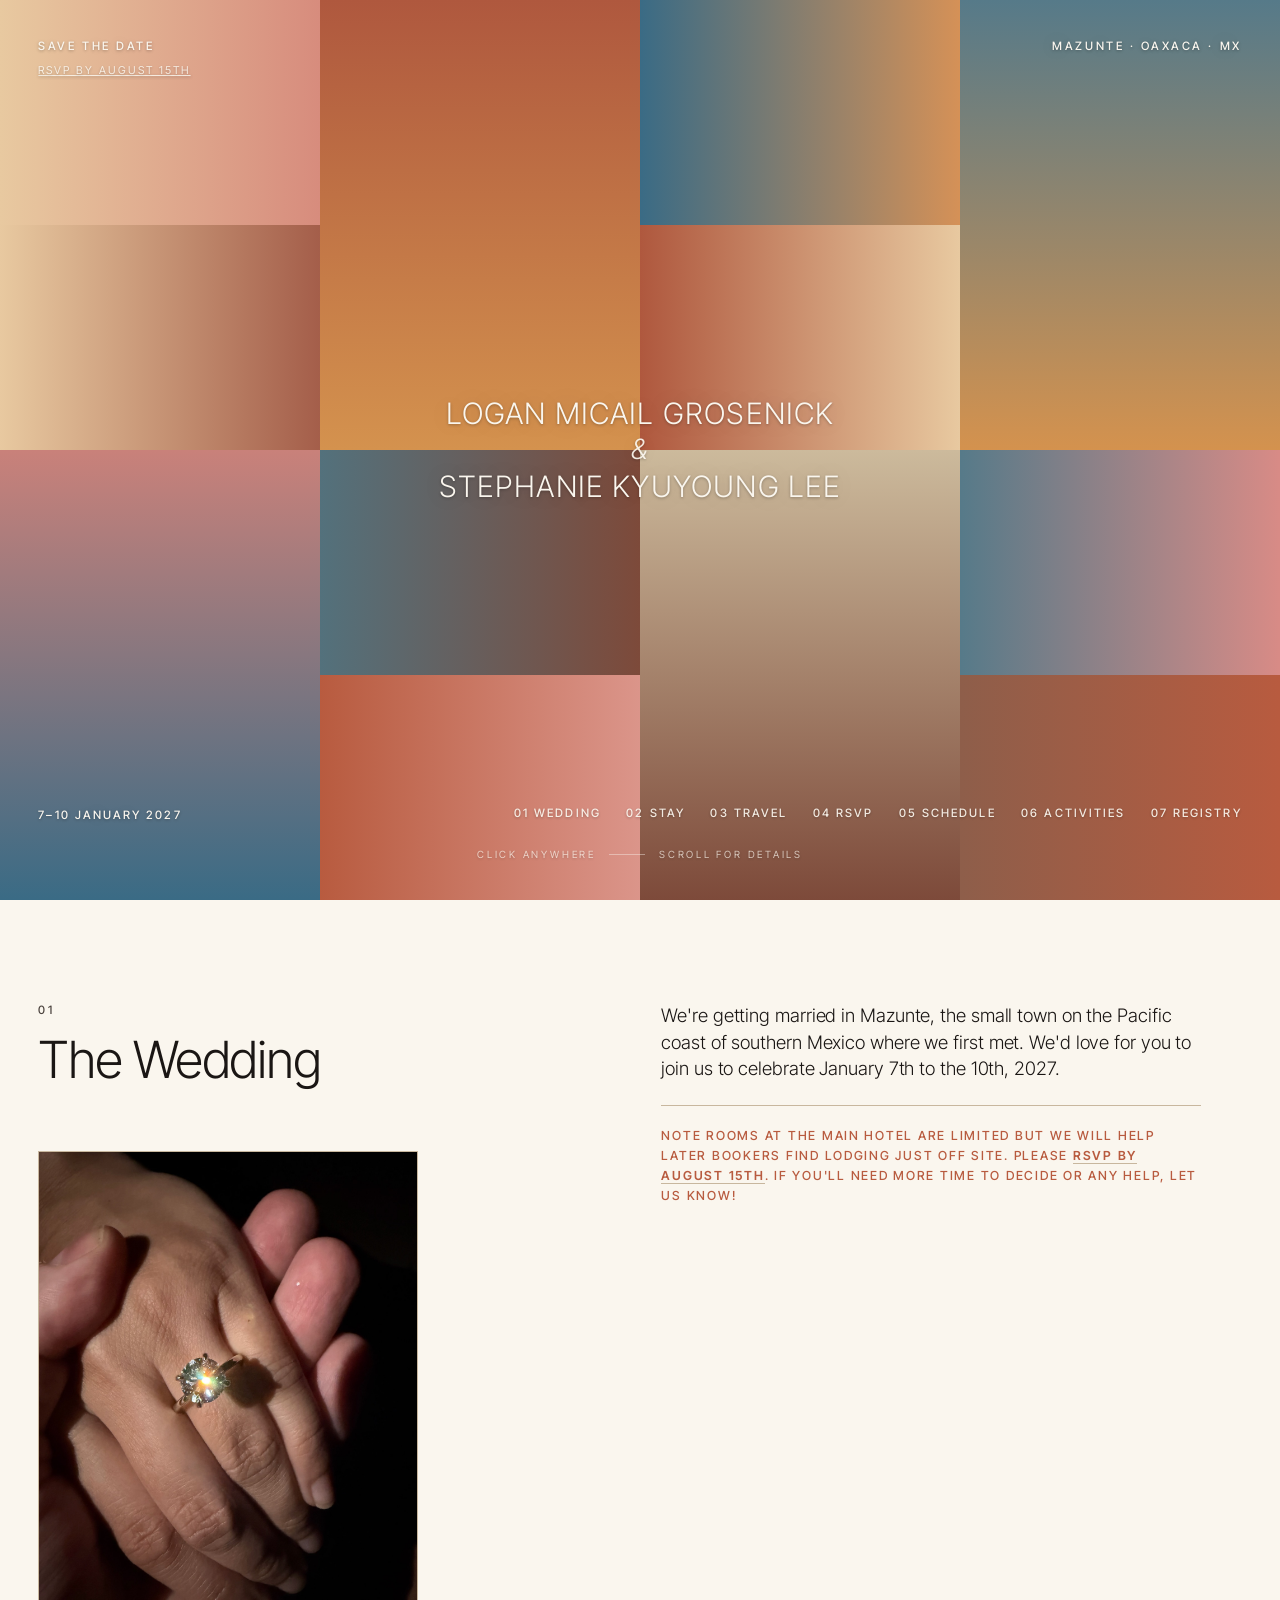
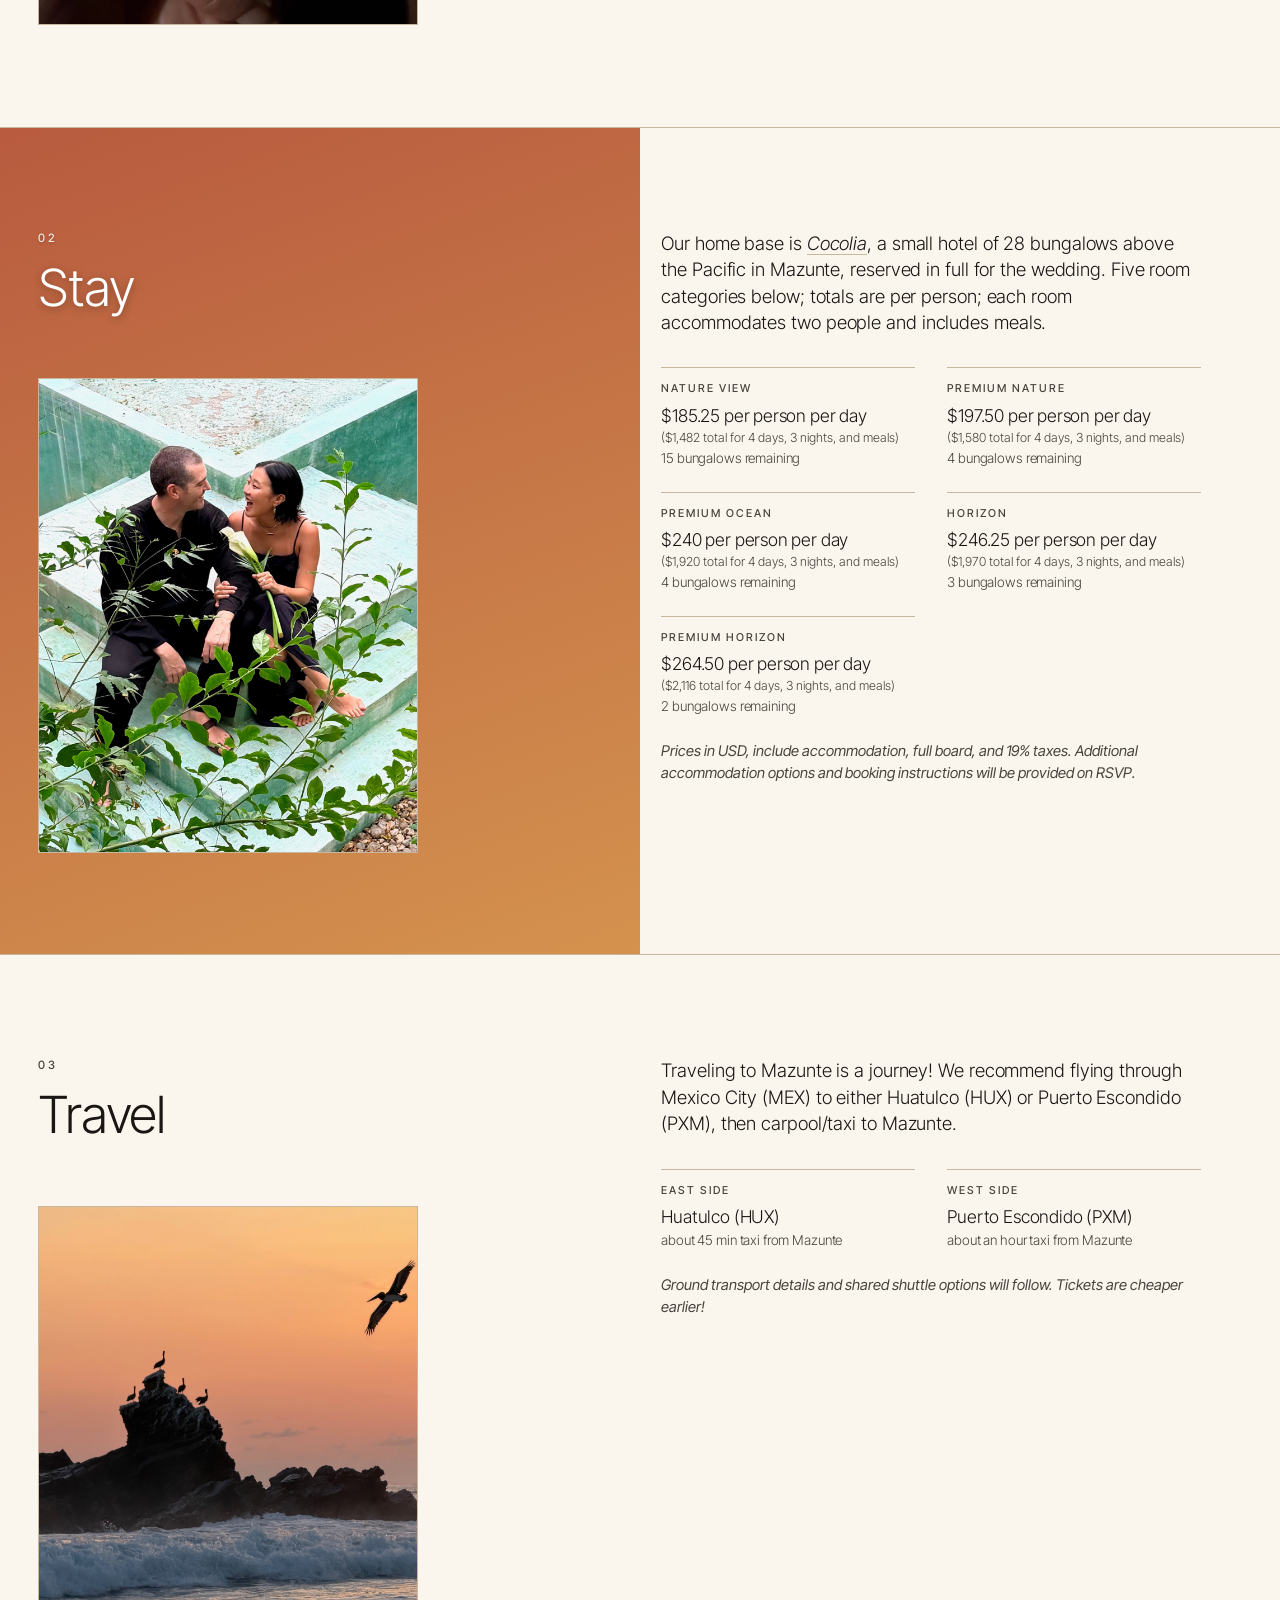
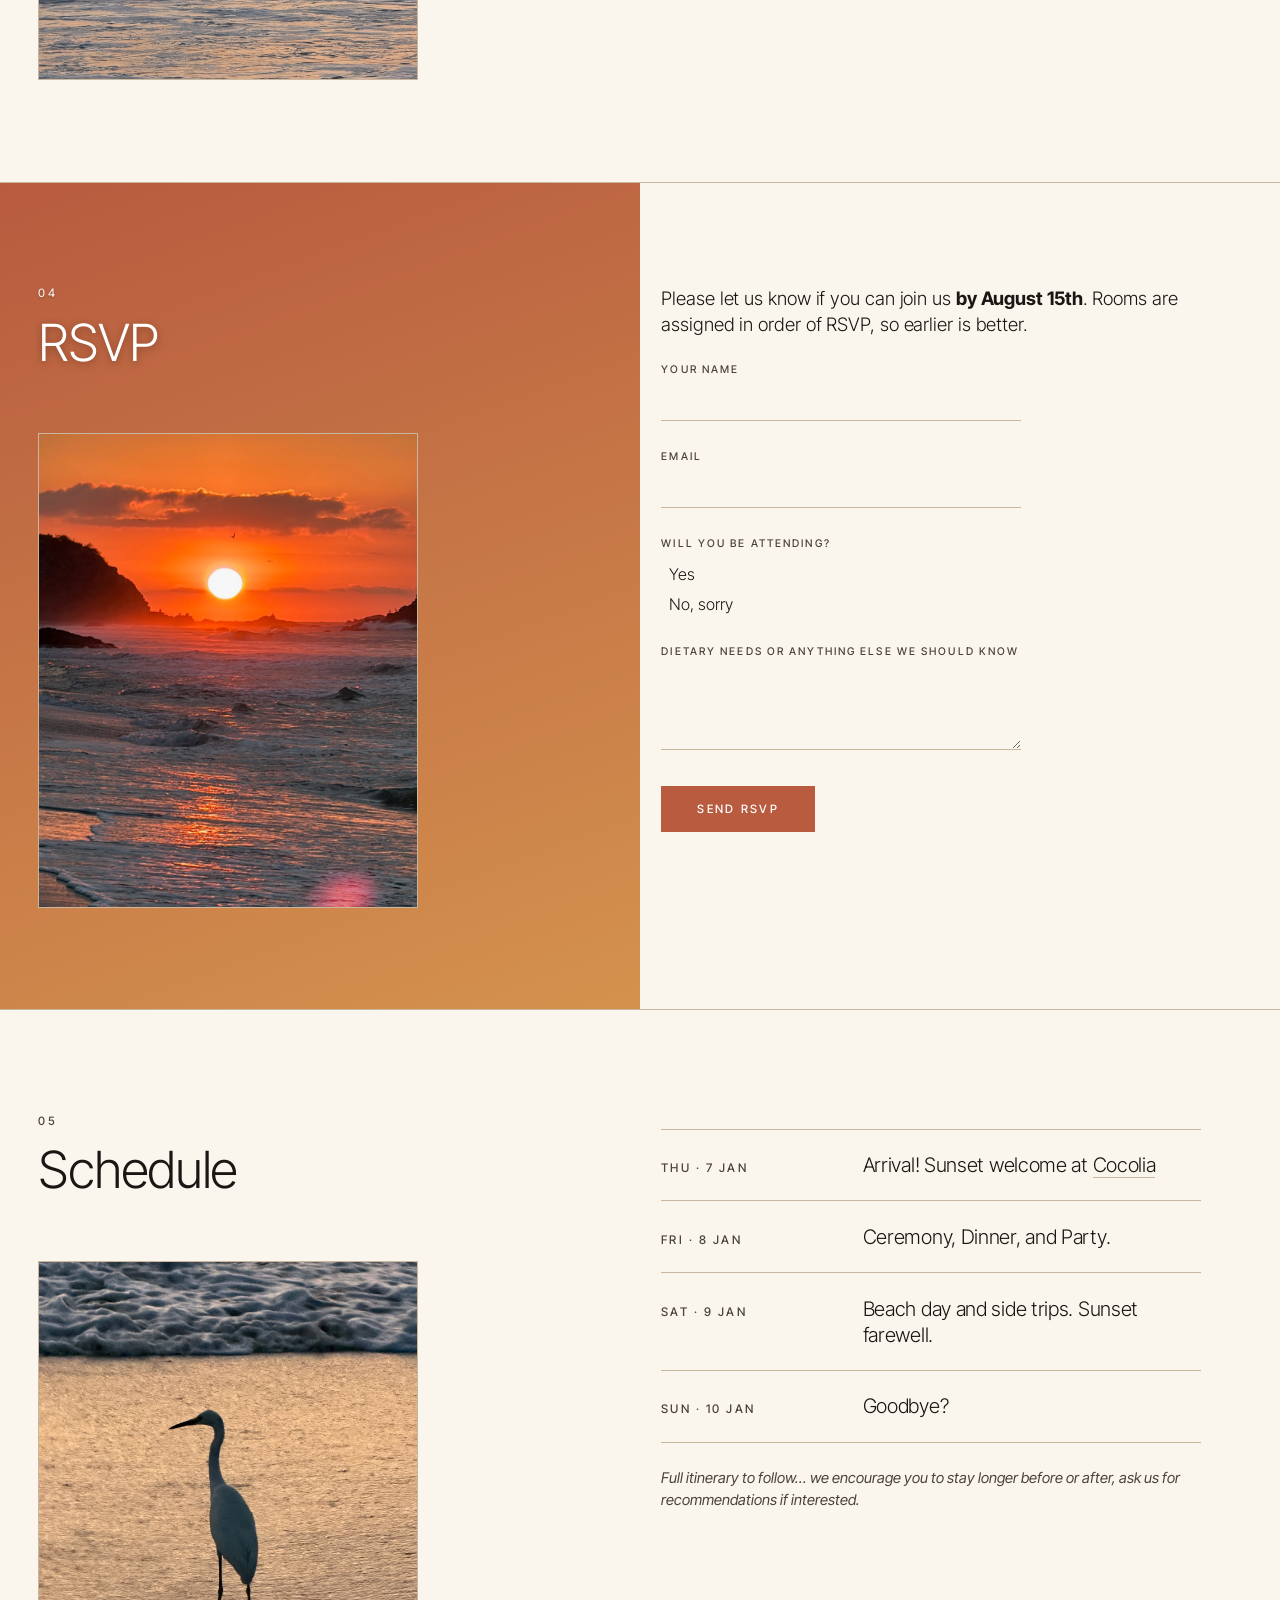
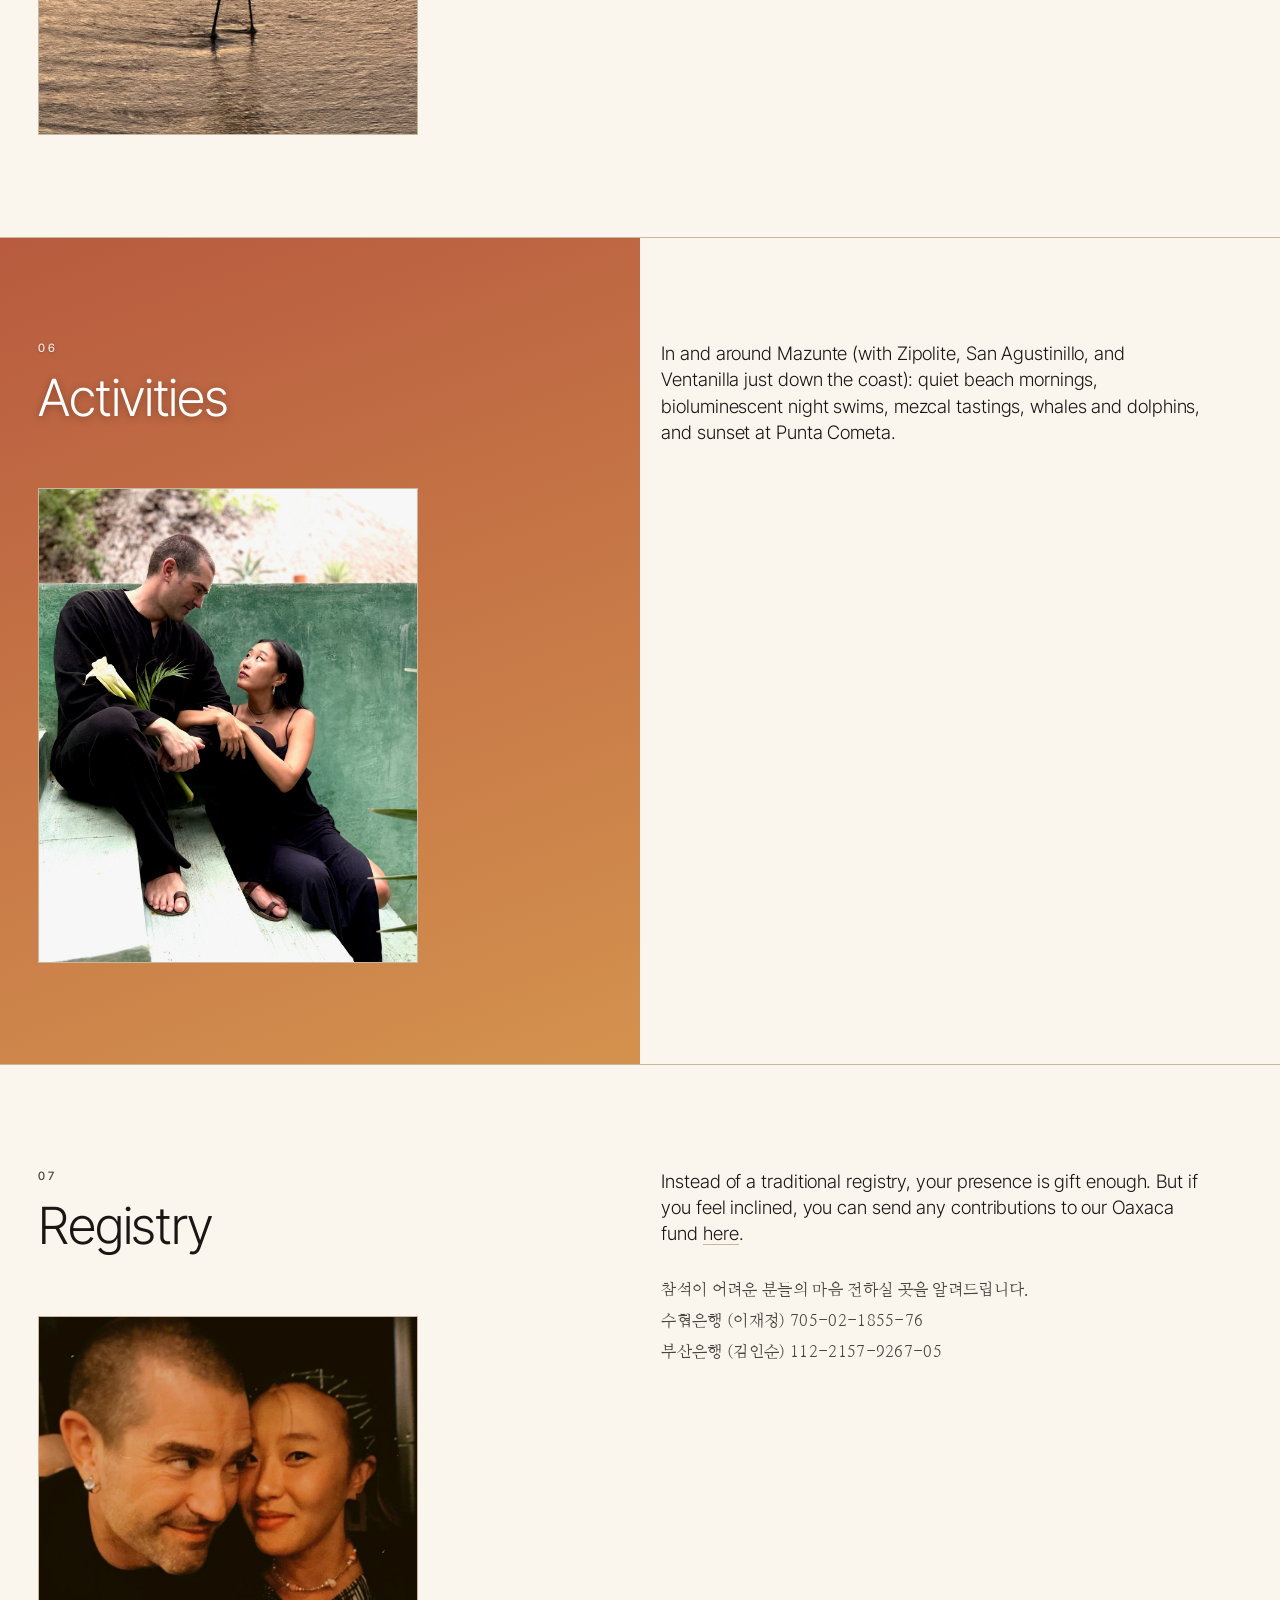
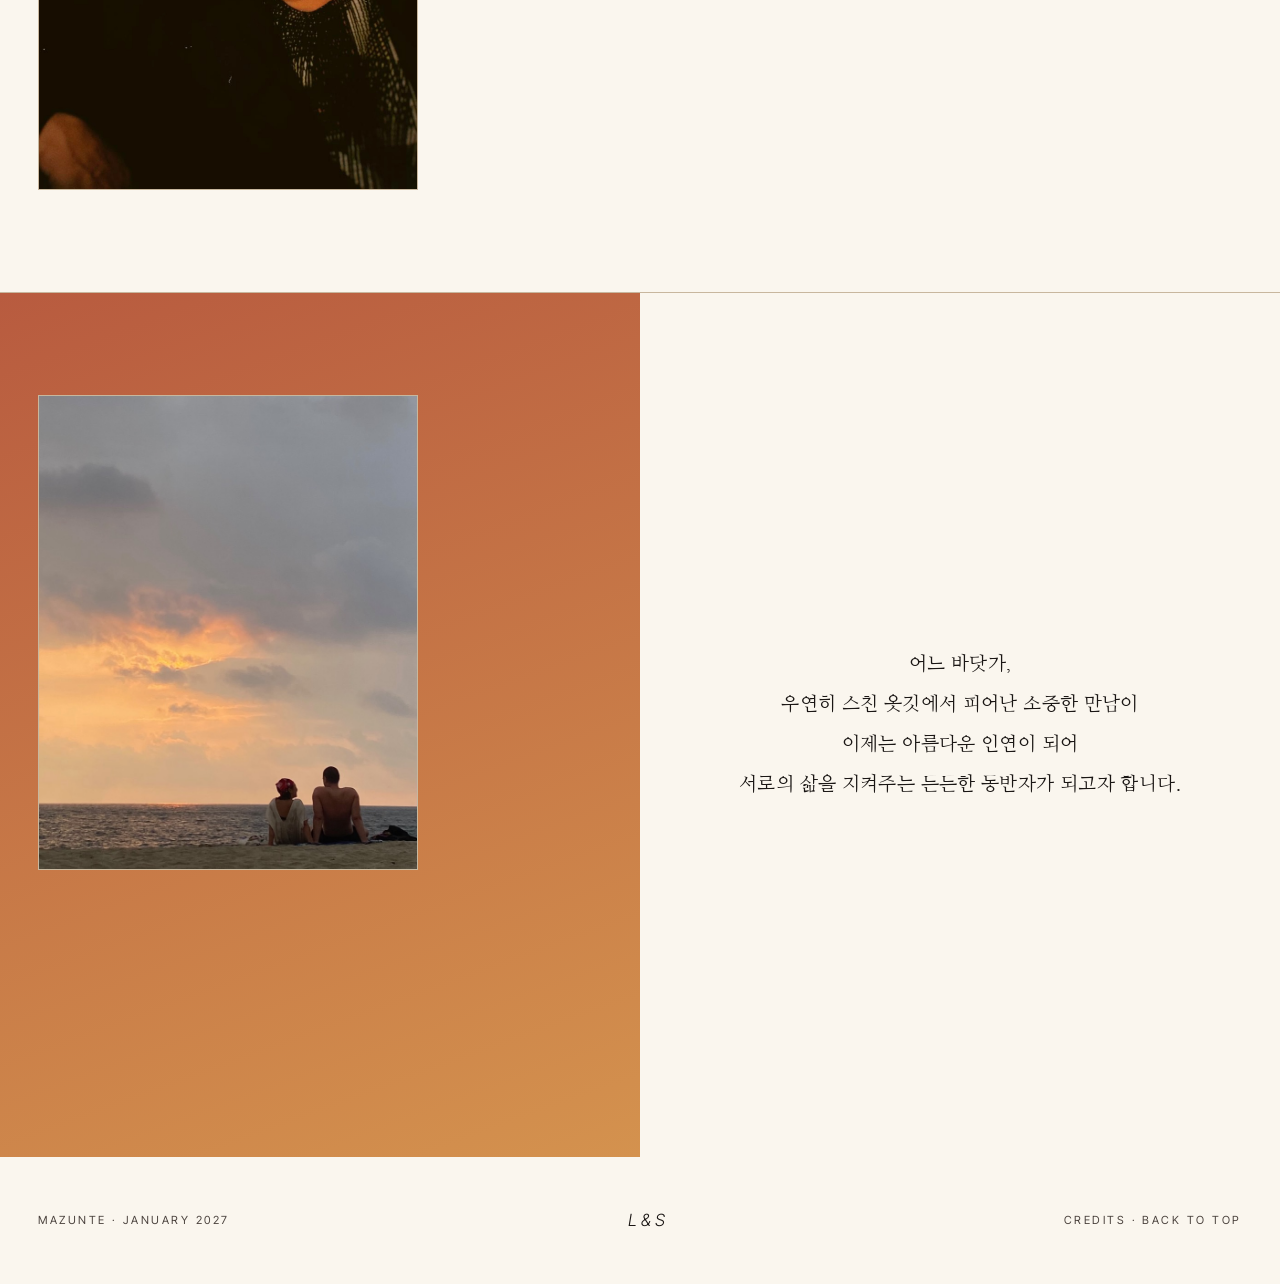
==== index.html @ 6ee6ef1c "Bottom verse: 하나의 필연이 → 아름다운 인연이 Co-Authored-By: Claude Opus 4.8 (1M context) <noreply@anthropic.com" ====
<!DOCTYPE html>
<html lang="en">
<head>
  <meta charset="UTF-8">
  <meta name="viewport" content="width=device-width, initial-scale=1">
  <meta name="robots" content="noindex">
  <title>Logan &amp; Stephanie · Mazunte 2027</title>
  <meta name="description" content="Save the date. Logan Grosenick &amp; Stephanie Lee, January 7–10, 2027, Mazunte, Oaxaca, Mexico.">
  <meta property="og:title" content="Logan &amp; Stephanie · Mazunte 2027">
  <meta property="og:description" content="Save the date. January 7–10, 2027 · Mazunte, Oaxaca, Mexico.">
  <meta property="og:type" content="website">
  <link rel="preconnect" href="https://fonts.googleapis.com">
  <link rel="preconnect" href="https://fonts.gstatic.com" crossorigin>
  <link href="https://fonts.googleapis.com/css2?family=Inter+Tight:ital,wght@0,200;0,300;0,400;0,500;1,300;1,400&family=Nanum+Myeongjo:wght@400;700&display=swap" rel="stylesheet">
  <link rel="stylesheet" href="style.css">
</head>
<body>

  <header class="hero">
    <canvas id="hero-canvas" aria-hidden="true"></canvas>
    <div class="hero-overlay">
      <div class="hero-top">
        <div class="hero-stack">
          <span class="mono">Save&nbsp;the&nbsp;Date</span>
          <a class="hero-rsvp" href="#rsvp">RSVP by August 15th</a>
        </div>
        <span class="mono">Mazunte · Oaxaca · MX</span>
      </div>

      <div class="hero-center">
        <h1 class="couple">
          <span class="couple-name">Logan&nbsp;Micail&nbsp;Grosenick</span>
          <span class="amp"><em>&amp;</em></span>
          <span class="couple-name">Stephanie&nbsp;Kyuyoung&nbsp;Lee</span>
        </h1>
      </div>

      <div class="hero-foot">
        <div class="hero-bottom">
          <span class="date">7–10 January 2027</span>
          <nav class="hero-nav" aria-label="Sections">
            <a href="#wedding">01 Wedding</a>
            <a href="#stay">02 Stay</a>
            <a href="#travel">03 Travel</a>
            <a href="#rsvp">04 RSVP</a>
            <a href="#schedule">05 Schedule</a>
            <a href="#activities">06 Activities</a>
            <a href="#registry">07 Registry</a>
          </nav>
        </div>

        <div class="hero-cue" aria-hidden="true">
          <span>click anywhere</span>
          <span class="hero-cue-rule"></span>
          <span>scroll for details</span>
        </div>
      </div>
    </div>
  </header>

  <main>

    <section id="wedding" class="section">
      <div class="section-head">
        <span class="section-num">01</span>
        <h2>The Wedding</h2>
      </div>
      <figure class="section-media" data-section="wedding">
        <img src="images/wedding.jpg" alt="Engagement ring">
      </figure>
      <div class="section-body">
        <p class="lead">We're getting married in Mazunte, the small town on the Pacific coast of southern Mexico where we first met. We'd love for you to join us to celebrate January 7th to the 10th, 2027.</p>
        <p class="rsvp-call">Note rooms at the main hotel are limited but we will help later bookers find lodging just off site. Please <a href="#rsvp"><strong>RSVP by August 15th</strong></a>. If you'll need more time to decide or any help, let us know!</p>
      </div>
    </section>

    <section id="stay" class="section section--band">
      <div class="section-head">
        <span class="section-num">02</span>
        <h2>Stay</h2>
      </div>
      <figure class="section-media" data-section="stay">
        <img src="images/stay.jpg" alt="Logan and Stephanie in an Oaxacan courtyard">
      </figure>
      <div class="section-body">
        <p class="lead">Our home base is <a href="https://www.cocoliahotel.com/en/"><em>Cocolia</em></a>, a small hotel of 28 bungalows above the Pacific in Mazunte, reserved in full for the wedding. Five room categories below; totals are per person; each room accommodates two people and includes meals.</p>

        <dl class="info-grid rooms">
          <div>
            <dt>Nature View</dt>
            <dd>$185.25 per person per day <span class="price-detail">($1,482 total for 4 days, 3 nights, and meals)</span></dd>
            <dd class="dd-sub">15 bungalows remaining</dd>
          </div>
          <div>
            <dt>Premium Nature</dt>
            <dd>$197.50 per person per day <span class="price-detail">($1,580 total for 4 days, 3 nights, and meals)</span></dd>
            <dd class="dd-sub">4 bungalows remaining</dd>
          </div>
          <div>
            <dt>Premium Ocean</dt>
            <dd>$240 per person per day <span class="price-detail">($1,920 total for 4 days, 3 nights, and meals)</span></dd>
            <dd class="dd-sub">4 bungalows remaining</dd>
          </div>
          <div>
            <dt>Horizon</dt>
            <dd>$246.25 per person per day <span class="price-detail">($1,970 total for 4 days, 3 nights, and meals)</span></dd>
            <dd class="dd-sub">3 bungalows remaining</dd>
          </div>
          <div>
            <dt>Premium Horizon</dt>
            <dd>$264.50 per person per day <span class="price-detail">($2,116 total for 4 days, 3 nights, and meals)</span></dd>
            <dd class="dd-sub">2 bungalows remaining</dd>
          </div>
        </dl>

        <p class="note">Prices in USD, include accommodation, full board, and 19% taxes. Additional accommodation options and booking instructions will be provided on RSVP.</p>
      </div>
    </section>

    <section id="travel" class="section">
      <div class="section-head">
        <span class="section-num">03</span>
        <h2>Travel</h2>
      </div>
      <figure class="section-media" data-section="travel">
        <img src="images/travel.jpg" alt="Sunset over the Pacific in Mazunte">
      </figure>
      <div class="section-body">
        <p class="lead">Traveling to Mazunte is a journey! We recommend flying through Mexico City (MEX) to either Huatulco (HUX) or Puerto Escondido (PXM), then carpool/taxi to Mazunte.</p>
        <dl class="info-grid">
          <div>
            <dt>East side</dt>
            <dd>Huatulco (HUX)</dd>
            <dd class="dd-sub">about 45 min taxi from Mazunte</dd>
          </div>
          <div>
            <dt>West side</dt>
            <dd>Puerto Escondido (PXM)</dd>
            <dd class="dd-sub">about an hour taxi from Mazunte</dd>
          </div>
        </dl>
        <p class="note">Ground transport details and shared shuttle options will follow. Tickets are cheaper earlier!</p>
      </div>
    </section>

    <section id="rsvp" class="section section--band">
      <div class="section-head">
        <span class="section-num">04</span>
        <h2>RSVP</h2>
      </div>
      <figure class="section-media" data-section="rsvp">
        <img src="images/wedding.jpg" alt="">
      </figure>
      <div class="section-body">
        <p class="lead">Please let us know if you can join us <strong>by August 15th</strong>. Rooms are assigned in order of RSVP, so earlier is better.</p>
        <form class="rsvp-form" novalidate>
          <div class="field">
            <label for="rsvp-names">Your name</label>
            <input type="text" id="rsvp-names" name="names" autocomplete="name">
          </div>
          <div class="field">
            <label for="rsvp-email">Email</label>
            <input type="email" id="rsvp-email" name="email" autocomplete="email">
          </div>
          <fieldset class="field field-attend">
            <legend>Will you be attending?</legend>
            <label class="radio"><input type="radio" name="attending" value="yes"> <span>Yes</span></label>
            <label class="radio"><input type="radio" name="attending" value="no"> <span>No, sorry</span></label>
          </fieldset>
          <div class="field field-partner" data-if-attending="yes" hidden>
            <label for="rsvp-partner">Partner's name (if attending together)</label>
            <input type="text" id="rsvp-partner" name="partner" autocomplete="off">
          </div>
          <div class="field field-room" data-if-attending="yes" hidden>
            <label for="rsvp-room">Room preference at Cocolia</label>
            <select id="rsvp-room" name="room">
              <option value="">Choose a room…</option>
              <option value="Nature View">Nature View</option>
              <option value="Premium Nature">Premium Nature</option>
              <option value="Premium Ocean">Premium Ocean</option>
              <option value="Horizon">Horizon</option>
              <option value="Premium Horizon">Premium Horizon</option>
              <option value="Offsite / decide later">Offsite or decide later</option>
            </select>
          </div>
          <div class="field field-roommate" data-if-roommate hidden>
            <label for="rsvp-roommate">Who are you sharing the room with?</label>
            <input type="text" id="rsvp-roommate" name="roommate" autocomplete="off">
          </div>
          <div class="field">
            <label for="rsvp-notes">Dietary needs or anything else we should know</label>
            <textarea id="rsvp-notes" name="notes" rows="3"></textarea>
          </div>
          <button type="submit">Send RSVP</button>
          <p class="rsvp-status" aria-live="polite"></p>
        </form>
      </div>
    </section>

    <section id="schedule" class="section">
      <div class="section-head">
        <span class="section-num">05</span>
        <h2>Schedule</h2>
      </div>
      <figure class="section-media" data-section="schedule">
        <img src="images/schedule.jpg" alt="Logan and Stephanie with a calla lily">
      </figure>
      <div class="section-body">
        <ol class="schedule">
          <li>
            <span class="day">Thu · 7 Jan</span>
            <span class="day-desc">Arrival! Sunset welcome at <a href="https://www.cocoliahotel.com/en/">Cocolia</a></span>
          </li>
          <li>
            <span class="day">Fri · 8 Jan</span>
            <span class="day-desc">Ceremony, Dinner, and Party.</span>
          </li>
          <li>
            <span class="day">Sat · 9 Jan</span>
            <span class="day-desc">Beach day and side trips. Sunset farewell.</span>
          </li>
          <li>
            <span class="day">Sun · 10 Jan</span>
            <span class="day-desc">Goodbye?</span>
          </li>
        </ol>
        <p class="note">Full itinerary to follow... we encourage you to stay longer before or after, ask us for recommendations if interested.</p>
      </div>
    </section>

    <section id="activities" class="section section--band">
      <div class="section-head">
        <span class="section-num">06</span>
        <h2>Activities</h2>
      </div>
      <figure class="section-media" data-section="activities">
        <img src="images/activities.jpg" alt="Logan and Stephanie in a tropical garden">
      </figure>
      <div class="section-body">
        <p class="lead">In and around Mazunte (with Zipolite, San Agustinillo, and Ventanilla just down the coast): quiet beach mornings, bioluminescent night swims, mezcal tastings, whales and dolphins, and sunset at Punta Cometa.</p>
      </div>
    </section>

    <section id="registry" class="section">
      <div class="section-head">
        <span class="section-num">07</span>
        <h2>Registry</h2>
      </div>
      <figure class="section-media" data-section="registry">
        <img src="images/stay.jpg" alt="">
      </figure>
      <div class="section-body">
        <p class="lead">Instead of a traditional registry, your presence is gift enough. But if you feel inclined, you can send any contributions to our Oaxaca fund <a href="gifts.html">here</a>.</p>
        <p class="registry-ko" lang="ko">참석이 어려운 분들의 마음 전하실 곳을 알려드립니다.<br>수협은행 (이재정) 705-02-1855-76<br>부산은행 (김인순) 112-2157-9267-05</p>
      </div>
    </section>

    <div class="page-bottom">
      <div class="page-bottom-left">
        <figure class="page-bottom-media" data-section="bottom">
          <img src="images/wedding.jpg" alt="">
        </figure>
      </div>
      <div class="page-bottom-right">
        <p class="page-bottom-verse" lang="ko">어느 바닷가,<br>우연히 스친 옷깃에서 피어난 소중한 만남이<br>이제는 아름다운 인연이 되어<br>서로의 삶을 지켜주는 든든한 동반자가 되고자 합니다.</p>
      </div>
    </div>

  </main>

  <footer class="site-footer">
    <span>Mazunte · January 2027</span>
    <span class="site-footer-mark">L&nbsp;&amp;&nbsp;S</span>
    <span><a href="attribution.html">Credits</a> · <a href="#top">Back to top</a></span>
  </footer>

  <script>
    // Random sample without replacement — Fisher-Yates shuffle the pool,
    // then take the first N shuffled entries (one per slot). If the pool
    // is smaller than the number of slots the remaining slots repeat.
    (function () {
      const pool = [
        'schedule.jpg', 'stay.jpg', 'travel.jpg', 'wedding.jpg',
        'extra-01.jpg', 'extra-04.jpg', 'extra-05.jpg', 'extra-06.jpg'
      ];
      for (let i = pool.length - 1; i > 0; i--) {
        const j = Math.floor(Math.random() * (i + 1));
        [pool[i], pool[j]] = [pool[j], pool[i]];
      }
      const slots = document.querySelectorAll('.section-media img, .page-bottom-media img');
      slots.forEach((img, i) => { img.src = 'images/' + pool[i % pool.length]; });
    })();
  </script>
  <script src="hero.js"></script>
  <script src="rsvp.js"></script>
</body>
</html>
---- style.css ----
:root {
  --paper:     #FAF6EE;
  --cream:     #F5EDE0;
  --sand:      #E8D9C1;
  --ink:       #1A1614;
  --ink-soft:  #4A423D;
  --rule:      #C8B79E;
  --accent:    #B85B3F;

  /* Mazunte palette — same colors as the hero canvas. Used by the
     animated section-media gradients below to extend the hero's
     color bands into each section. */
  --p-cream:      #F2E4CB;
  --p-sand:       #E8C9A0;
  --p-amber:      #D4924E;
  --p-terracotta: #B85B3F;
  --p-pink:       #D88B86;
  --p-clay:       #7D4A3A;
  --p-ocean:      #3A6B85;

  --sans: "Inter Tight", "Helvetica Neue", Helvetica, "Inter", -apple-system, BlinkMacSystemFont, Arial, sans-serif;
}

@property --band-c1 { syntax: '<color>'; initial-value: #B85B3F; inherits: false; }
@property --band-c2 { syntax: '<color>'; initial-value: #D4924E; inherits: false; }

@keyframes palette-breathe {
  0%   { --band-c1: #B85B3F; --band-c2: #D4924E; }
  14%  { --band-c1: #D4924E; --band-c2: #F2E4CB; }
  28%  { --band-c1: #F2E4CB; --band-c2: #E8C9A0; }
  42%  { --band-c1: #E8C9A0; --band-c2: #D88B86; }
  56%  { --band-c1: #D88B86; --band-c2: #3A6B85; }
  70%  { --band-c1: #3A6B85; --band-c2: #7D4A3A; }
  84%  { --band-c1: #7D4A3A; --band-c2: #B85B3F; }
  100% { --band-c1: #B85B3F; --band-c2: #D4924E; }
}




* { box-sizing: border-box; margin: 0; padding: 0; }

html { scroll-behavior: smooth; }

body {
  font-family: var(--sans);
  background: var(--paper);
  color: var(--ink);
  font-size: 16px;
  line-height: 1.5;
  -webkit-font-smoothing: antialiased;
  -moz-osx-font-smoothing: grayscale;
}

a { color: inherit; }

/* ─── hero ──────────────────────────────────────────────────── */

.hero {
  position: relative;
  width: 100%;
  height: 100vh;
  height: 100svh;
  min-height: 600px;
  overflow: hidden;
  background: var(--ink);
}

#hero-canvas {
  position: absolute;
  inset: 0;
  width: 100%;
  height: 100%;
  display: block;
  cursor: crosshair;
}

.hero-overlay {
  position: relative;
  z-index: 1;
  width: 100%;
  height: 100%;
  padding: clamp(1.25rem, 3vw, 3rem);
  display: grid;
  grid-template-rows: 1fr auto 1fr;
  color: var(--paper);
  pointer-events: none;
  text-shadow: 0 1px 3px rgba(0,0,0,0.28), 0 0 24px rgba(0,0,0,0.15);
}

.hero-top  { align-self: start;  }
.hero-center { align-self: center; }
.hero-foot { align-self: end;    display: flex; flex-direction: column; gap: 1rem; width: 100%; }

.hero-overlay a,
.hero-overlay button { pointer-events: auto; }

.hero-top,
.hero-bottom {
  display: flex;
  justify-content: space-between;
  align-items: center;
  gap: 1rem;
  flex-wrap: wrap;
}
/* top-align so "Save the Date" (top of the left stack) sits on the same
   line as the single-line "Mazunte · Oaxaca · MX" label on the right */
.hero-top { align-items: flex-start; }

.mono {
  font-family: var(--sans);
  font-weight: 500;
  font-size: 0.72rem;
  letter-spacing: 0.22em;
  text-transform: uppercase;
}

.hero-center {
  display: flex;
  align-items: center;
  justify-content: center;
  padding: 1rem 0;
}

.couple {
  font-family: var(--sans);
  font-weight: 300;
  font-style: normal;
  font-size: clamp(0.95rem, 2.3vw, 1.9rem);
  line-height: 1.1;
  text-align: center;
  text-transform: uppercase;
  letter-spacing: 0.04em;
  display: flex;
  flex-direction: column;
  align-items: center;
  gap: 0.22em;
  max-width: 28ch;
}

.couple .couple-name {
  display: block;
  text-align: center;
}

.couple .amp {
  display: block;
  width: 100%;
  text-align: center;
  font-size: 0.95em;
  opacity: 0.92;
  line-height: 1;
}
.couple .amp em {
  font-style: italic;
  font-weight: 300;
  font-family: var(--sans);
  display: inline-block;
}

.date {
  font-family: var(--sans);
  font-weight: 500;
  font-size: 0.72rem;
  letter-spacing: 0.18em;
  text-transform: uppercase;
}


/* Top-left stack: "Save the Date" with a discreet RSVP line under it.
   Both read in the same tracked-uppercase register as the rest of the
   hero corner labels. */
.hero-stack {
  display: flex;
  flex-direction: column;
  gap: 0.4rem;
}
.hero-rsvp {
  font-family: var(--sans);
  font-weight: 400;
  font-size: 0.68rem;
  letter-spacing: 0.18em;
  text-transform: uppercase;
  opacity: 0.85;
}

.hero-nav {
  display: flex;
  gap: clamp(0.85rem, 2vw, 1.75rem);
  flex-wrap: wrap;
}
.hero-nav a {
  text-decoration: none;
  font-weight: 500;
  font-size: 0.72rem;
  letter-spacing: 0.18em;
  text-transform: uppercase;
  padding-bottom: 3px;
  border-bottom: 1px solid transparent;
  transition: border-color 220ms ease, opacity 220ms ease;
  opacity: 0.92;
}
.hero-nav a:hover {
  border-color: currentColor;
  opacity: 1;
}

.hero-cue {
  display: flex;
  align-items: center;
  justify-content: center;
  gap: 0.85rem;
  font-size: 0.62rem;
  letter-spacing: 0.28em;
  text-transform: uppercase;
  opacity: 0.7;
  padding-top: 0.25rem;
}
.hero-cue-rule {
  display: inline-block;
  width: 36px;
  height: 1px;
  background: currentColor;
  opacity: 0.6;
}

/* ─── sections ─────────────────────────────────────────────── */

main {
  background: var(--paper);
  position: relative;
}

/* Bottom rectangle — the coloured band is exactly 50vw wide at the
   left of the viewport (unchanged from the original placement). The
   image inside is sized and positioned to match the section-image
   grid math exactly, using the same expressions the .section grid
   would produce for its 1fr media column. */
.page-bottom {
  display: flex;
  width: 100%;
  min-height: clamp(24rem, 96vh, 96rem);
}
.page-bottom-left {
  width: 50vw;
  box-sizing: border-box;
  background: linear-gradient(160deg, var(--band-c1, #B85B3F), var(--band-c2, #D4924E));
  animation: palette-breathe 35s linear infinite;
  animation-delay: -9s;
  padding-top: clamp(4rem, 8vw, 8rem);
  padding-bottom: clamp(4rem, 8vw, 8rem);
  /* left offset from viewport = section-left + section-padding-left,
     matching where a section image begins */
  padding-left: calc(max((100vw - 1280px) / 2, 0px) + clamp(1.5rem, 3vw, 3rem));
  padding-right: 0;
}
.page-bottom-right {
  width: 50vw;
  box-sizing: border-box;
  display: flex;
  align-items: center;
  justify-content: center;
  padding: clamp(1.5rem, 3vw, 3rem);
}
.page-bottom-media {
  /* Same width as a .section-media (1fr of the centered section grid):
     (content width - column gap) / 3 */
  width: calc((min(100vw, 1280px) - 2 * clamp(1.5rem, 3vw, 3rem) - clamp(2rem, 5vw, 5rem)) / 3);
  aspect-ratio: 4 / 5;
  overflow: hidden;
  margin: 0;
  border: 1px solid var(--rule);
  background: var(--cream);
}
.page-bottom-media img {
  width: 100%;
  height: 100%;
  object-fit: cover;
  display: block;
}
.page-bottom-verse {
  font-family: "Nanum Myeongjo", serif;
  font-weight: 400;
  color: var(--clay);
  font-size: clamp(0.95rem, 1.45vw, 1.35rem);
  line-height: 2.15;
  letter-spacing: 0.02em;
  text-align: center;
  max-width: 30em;
  word-break: keep-all;
}

/* Korean bank-account note in the Registry section (for guests in Korea) */
.registry-ko {
  font-family: "Nanum Myeongjo", serif;
  margin-top: 1.75rem;
  color: var(--ink-soft);
  line-height: 1.9;
  letter-spacing: 0.02em;
  word-break: keep-all;
}

.section {
  max-width: 1280px;
  margin: 0 auto;
  padding: clamp(4rem, 8vw, 8rem) clamp(1.5rem, 3vw, 3rem);
  display: grid;
  grid-template-columns: 1fr 2fr;
  grid-template-areas:
    "head  body"
    "media body";
  gap: clamp(2rem, 5vw, 5rem);
  position: relative;
}

/* Full-viewport-width divider line between sections — extends past the
   centered max-width so it spans the entire screen. */
.section::after {
  content: '';
  position: absolute;
  bottom: 0;
  left: calc(50% - 50vw);
  width: 100vw;
  height: 1px;
  background: var(--rule);
  z-index: 4;
}

.section-head  { grid-area: head;  align-self: start; position: sticky; top: 2rem; z-index: 3; }
.section-media { grid-area: media; align-self: start; }
.section-body  { grid-area: body; }

.section-media {
  width: 100%;
  aspect-ratio: 4 / 5;
  overflow: hidden;
  background: var(--cream);
  border: 1px solid var(--rule);
  margin: 0;
}
.section-media img,
.section-media video {
  width: 100%;
  height: 100%;
  object-fit: cover;
  display: block;
}
.section-media:empty {
  display: flex;
  align-items: center;
  justify-content: center;
  position: relative;
}
.section-media:empty::after {
  content: attr(data-section);
  font-size: 0.62rem;
  letter-spacing: 0.28em;
  text-transform: uppercase;
  color: var(--rule);
}

/* ── Banded sections ────────────────────────────────────────────
   #travel and #schedule. The base centered grid is preserved (so
   the photos line up across all five sections); the band is a
   ::before backdrop that extends from viewport-left across more
   than half the screen, with a soft mask fade on its right edge so
   the body text on the right keeps sitting on paper. Gradient
   breathes through the Mazunte palette like the hero rectangles. */
.section--band {
  position: relative;
}
.section--band::before {
  content: '';
  position: absolute;
  top: 0;
  bottom: 0;
  left: calc(50% - 50vw);
  width: 50vw;            /* extends to viewport center = hero's centerline */
  z-index: 0;
  background: linear-gradient(160deg, var(--band-c1, #B85B3F), var(--band-c2, #D4924E));
  animation: palette-breathe 35s linear infinite;
}
#schedule.section--band::before { animation-delay: -18s; }

/* Head keeps its base position: sticky and z-index: 3 — always on top
   of everything else in the section. Media and body get explicit
   position so their z-index applies and they sit above the gradient
   but below the heading. */
.section--band .section-media { position: relative; z-index: 1; }
.section--band .section-body  { position: relative; z-index: 1; }

.section--band .section-head .section-num {
  color: rgba(255,255,255,0.85);
  text-shadow: 0 1px 3px rgba(0,0,0,0.25);
}
.section--band .section-head h2 {
  color: #fff;
  text-shadow: 0 2px 8px rgba(0,0,0,0.32);
}


.section-num {
  display: block;
  font-family: var(--sans);
  font-weight: 500;
  font-size: 0.72rem;
  letter-spacing: 0.22em;
  color: var(--ink-soft);
  margin-bottom: 0.85rem;
}

.section h2 {
  font-family: var(--sans);
  font-weight: 300;
  font-size: clamp(1.85rem, 4vw, 3.4rem);
  line-height: 1.04;
  letter-spacing: -0.025em;
}

.section-body {
  font-family: var(--sans);
  font-size: 1.02rem;
  color: var(--ink-soft);
  max-width: 60ch;
  margin-left: clamp(9rem, 14vw, 14rem);   /* aligned across all sections */
}
.section-body a {
  color: inherit;
  text-decoration: none;
  border-bottom: 1px solid var(--rule);
  transition: border-color 200ms ease;
}
.section-body a:hover { border-color: currentColor; }

.lead {
  font-family: var(--sans);
  font-weight: 300;
  font-size: clamp(1.1rem, 1.45vw, 1.45rem);
  line-height: 1.42;
  color: var(--ink);
  margin-bottom: 1.5rem;
  letter-spacing: -0.005em;
}

.lead em {
  font-style: italic;
  font-weight: 300;
}

/* Save-the-date RSVP call in the Wedding section — tracked-uppercase
   accent color so it visually carries weight without looking shouty. */
.rsvp-call {
  font-family: var(--sans);
  font-weight: 500;
  font-size: 0.78rem;
  line-height: 1.6;
  letter-spacing: 0.14em;
  text-transform: uppercase;
  color: var(--accent);
  margin-top: 0.5rem;
  padding-top: 1.25rem;
  border-top: 1px solid var(--rule);
}
.rsvp-call strong {
  font-weight: 600;
}
.rsvp-call a { color: inherit; }

/* ── RSVP form (Section 06) ─────────────────────────────── */
.rsvp-form {
  display: flex;
  flex-direction: column;
  gap: 1.75rem;
  margin-top: 1.5rem;
  max-width: 40ch;
}
.rsvp-form .field {
  display: flex;
  flex-direction: column;
  gap: 0.4rem;
}
/* Override needed because .field[hidden] would otherwise inherit
   display: flex above and stay visible. */
.rsvp-form .field[hidden] { display: none; }

.rsvp-form label,
.rsvp-form legend {
  font-family: var(--sans);
  font-weight: 500;
  font-size: 0.66rem;
  letter-spacing: 0.2em;
  text-transform: uppercase;
  color: var(--ink-soft);
}
.rsvp-form fieldset.field {
  border: none;
  padding: 0;
  margin: 0;
}
.rsvp-form fieldset.field legend {
  padding: 0;
  margin-bottom: 0.6rem;
}
.rsvp-form label.radio {
  display: inline-flex;
  align-items: center;
  gap: 0.5rem;
  font-size: 1rem;
  font-weight: 300;
  letter-spacing: 0;
  text-transform: none;
  color: var(--ink);
  margin-right: 1.75rem;
  cursor: pointer;
}
.rsvp-form label.radio input[type="radio"] {
  width: auto;
  margin: 0;
  accent-color: var(--accent);
  cursor: pointer;
}
.rsvp-form input,
.rsvp-form select,
.rsvp-form textarea {
  font-family: var(--sans);
  font-weight: 300;
  font-size: 1rem;
  color: var(--ink);
  background: transparent;
  border: none;
  border-bottom: 1px solid var(--rule);
  padding: 0.5rem 0;
  outline: none;
  transition: border-color 200ms ease;
  border-radius: 0;
  -webkit-appearance: none;
  appearance: none;
  width: 100%;
}
.rsvp-form select {
  background-image: linear-gradient(45deg, transparent 50%, var(--ink-soft) 50%),
                    linear-gradient(-45deg, transparent 50%, var(--ink-soft) 50%);
  background-position: right 0.5em top 55%, right 0.25em top 55%;
  background-size: 5px 5px, 5px 5px;
  background-repeat: no-repeat;
  padding-right: 1.5em;
  cursor: pointer;
}
.rsvp-form input:focus,
.rsvp-form select:focus,
.rsvp-form textarea:focus {
  border-bottom-color: var(--ink);
}
.rsvp-form textarea {
  resize: vertical;
  min-height: 3em;
  line-height: 1.4;
}
.rsvp-form button {
  align-self: flex-start;
  font-family: var(--sans);
  font-weight: 500;
  font-size: 0.72rem;
  letter-spacing: 0.2em;
  text-transform: uppercase;
  color: #fff;
  background: var(--accent);
  border: none;
  padding: 1rem 2.25rem;
  cursor: pointer;
  transition: background 200ms ease;
  margin-top: 0.5rem;
}
.rsvp-form button:hover:not(:disabled) { background: var(--ink); }
.rsvp-form button:disabled { opacity: 0.5; cursor: default; }
.rsvp-status {
  font-family: var(--sans);
  font-size: 0.92rem;
  color: var(--ink-soft);
  min-height: 1.3em;
  margin: 0.5rem 0 0;
  line-height: 1.4;
}

/* travel grid */

.info-grid {
  display: grid;
  grid-template-columns: repeat(auto-fit, minmax(220px, 1fr));
  gap: 1.5rem 2rem;
  margin-top: 2rem;
}
.info-grid > div {
  border-top: 1px solid var(--rule);
  padding-top: 0.75rem;
}
.info-grid dt {
  font-weight: 500;
  font-size: 0.68rem;
  letter-spacing: 0.18em;
  text-transform: uppercase;
  color: var(--ink-soft);
  margin-bottom: 0.5rem;
}
.info-grid dd {
  font-family: var(--sans);
  font-weight: 300;
  font-size: 1.1rem;
  color: var(--ink);
  line-height: 1.3;
  letter-spacing: -0.01em;
}
.info-grid dd.dd-sub {
  font-family: var(--sans);
  font-size: 0.85rem;
  color: var(--ink-soft);
  margin-top: 0.2rem;
}
.info-grid .price-detail {
  display: block;
  font-size: 0.78rem;
  color: var(--ink-soft);
  font-weight: 300;
  letter-spacing: 0;
  margin-top: 0.15rem;
  line-height: 1.35;
}

/* schedule */

.schedule {
  list-style: none;
  margin-top: 1rem;
}
.schedule li {
  display: grid;
  grid-template-columns: minmax(150px, 1fr) 2fr;
  gap: 2rem;
  padding: 1.4rem 0;
  border-top: 1px solid var(--rule);
  align-items: baseline;
}
.schedule li:last-child { border-bottom: 1px solid var(--rule); }
.schedule .day {
  font-weight: 500;
  font-size: 0.74rem;
  letter-spacing: 0.18em;
  text-transform: uppercase;
  color: var(--ink-soft);
}
.schedule .day-desc {
  font-family: var(--sans);
  font-weight: 300;
  font-size: 1.25rem;
  color: var(--ink);
  line-height: 1.3;
  letter-spacing: -0.015em;
}

.note {
  margin-top: 1.5rem;
  font-size: 0.92rem;
  color: var(--ink-soft);
  font-style: italic;
}

/* ─── footer ──────────────────────────────────────────────── */

.site-footer {
  max-width: 1280px;
  margin: 0 auto;
  padding: clamp(2rem, 4vw, 4rem) clamp(1.5rem, 3vw, 3rem);
  display: flex;
  justify-content: space-between;
  align-items: center;
  font-size: 0.7rem;
  letter-spacing: 0.22em;
  text-transform: uppercase;
  color: var(--ink-soft);
  gap: 1rem;
  flex-wrap: wrap;
}
.site-footer a {
  text-decoration: none;
  border-bottom: 1px solid transparent;
  transition: border-color 200ms ease;
}
.site-footer a:hover { border-color: currentColor; }
.site-footer-mark {
  font-family: var(--sans);
  font-style: italic;
  font-weight: 300;
  font-size: 1.05rem;
  letter-spacing: 0;
  text-transform: none;
  color: var(--ink);
}

/* ─── responsive ──────────────────────────────────────────── */

@media (max-width: 760px) {
  .section {
    grid-template-columns: 1fr;
    grid-template-areas:
      "head"
      "media"
      "body";
    gap: 1.5rem;
  }
  .section-head { position: static; }
  .section-media {
    aspect-ratio: auto;
    padding: 0;
    background: transparent;
    border: none;
  }
  .section-media img,
  .section-media video {
    height: auto;
    object-fit: contain;
  }
  .section-body { margin-left: 0; }
  .section--band::before { display: none; }
  .section--band .section-head .section-num { color: var(--ink-soft); text-shadow: none; }
  .section--band .section-head h2 { color: var(--ink); text-shadow: none; }
  .page-bottom {
    flex-direction: column;
    min-height: 0;
  }
  .page-bottom-left,
  .page-bottom-right {
    width: 100%;
    padding: 2rem;
  }
  .page-bottom-right {
    padding: 1.75rem 1.25rem;
  }
  .page-bottom-verse {
    font-size: clamp(0.72rem, 3vw, 1rem);
    line-height: 1.95;
  }
  .page-bottom-media {
    width: auto;
    aspect-ratio: auto;
    border: none;
    background: transparent;
  }
  .page-bottom-media img {
    height: auto;
    object-fit: contain;
  }
  .hero-nav { gap: 0.85rem; }
  .hero-overlay { padding: 1.1rem; }
  .schedule li { grid-template-columns: 1fr; gap: 0.3rem; }
}

@media (prefers-reduced-motion: reduce) {
  html { scroll-behavior: auto; }
}
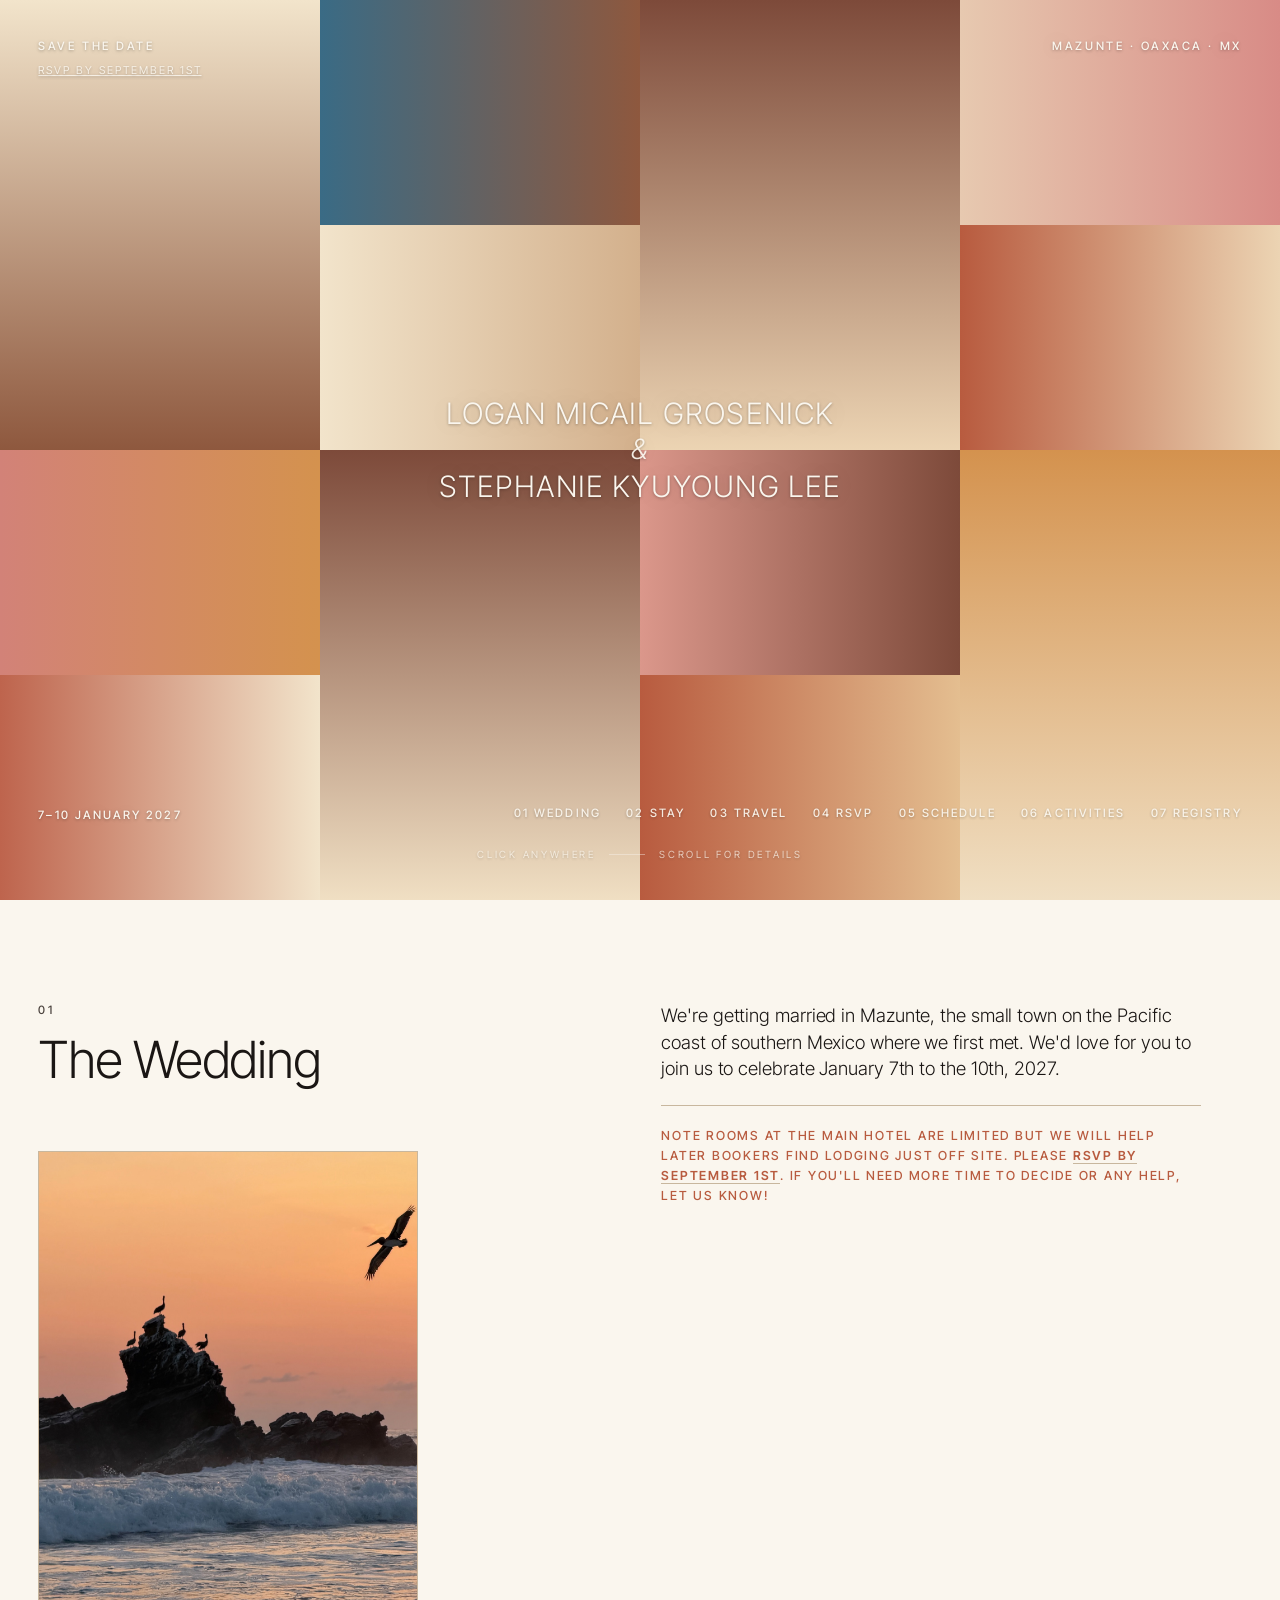
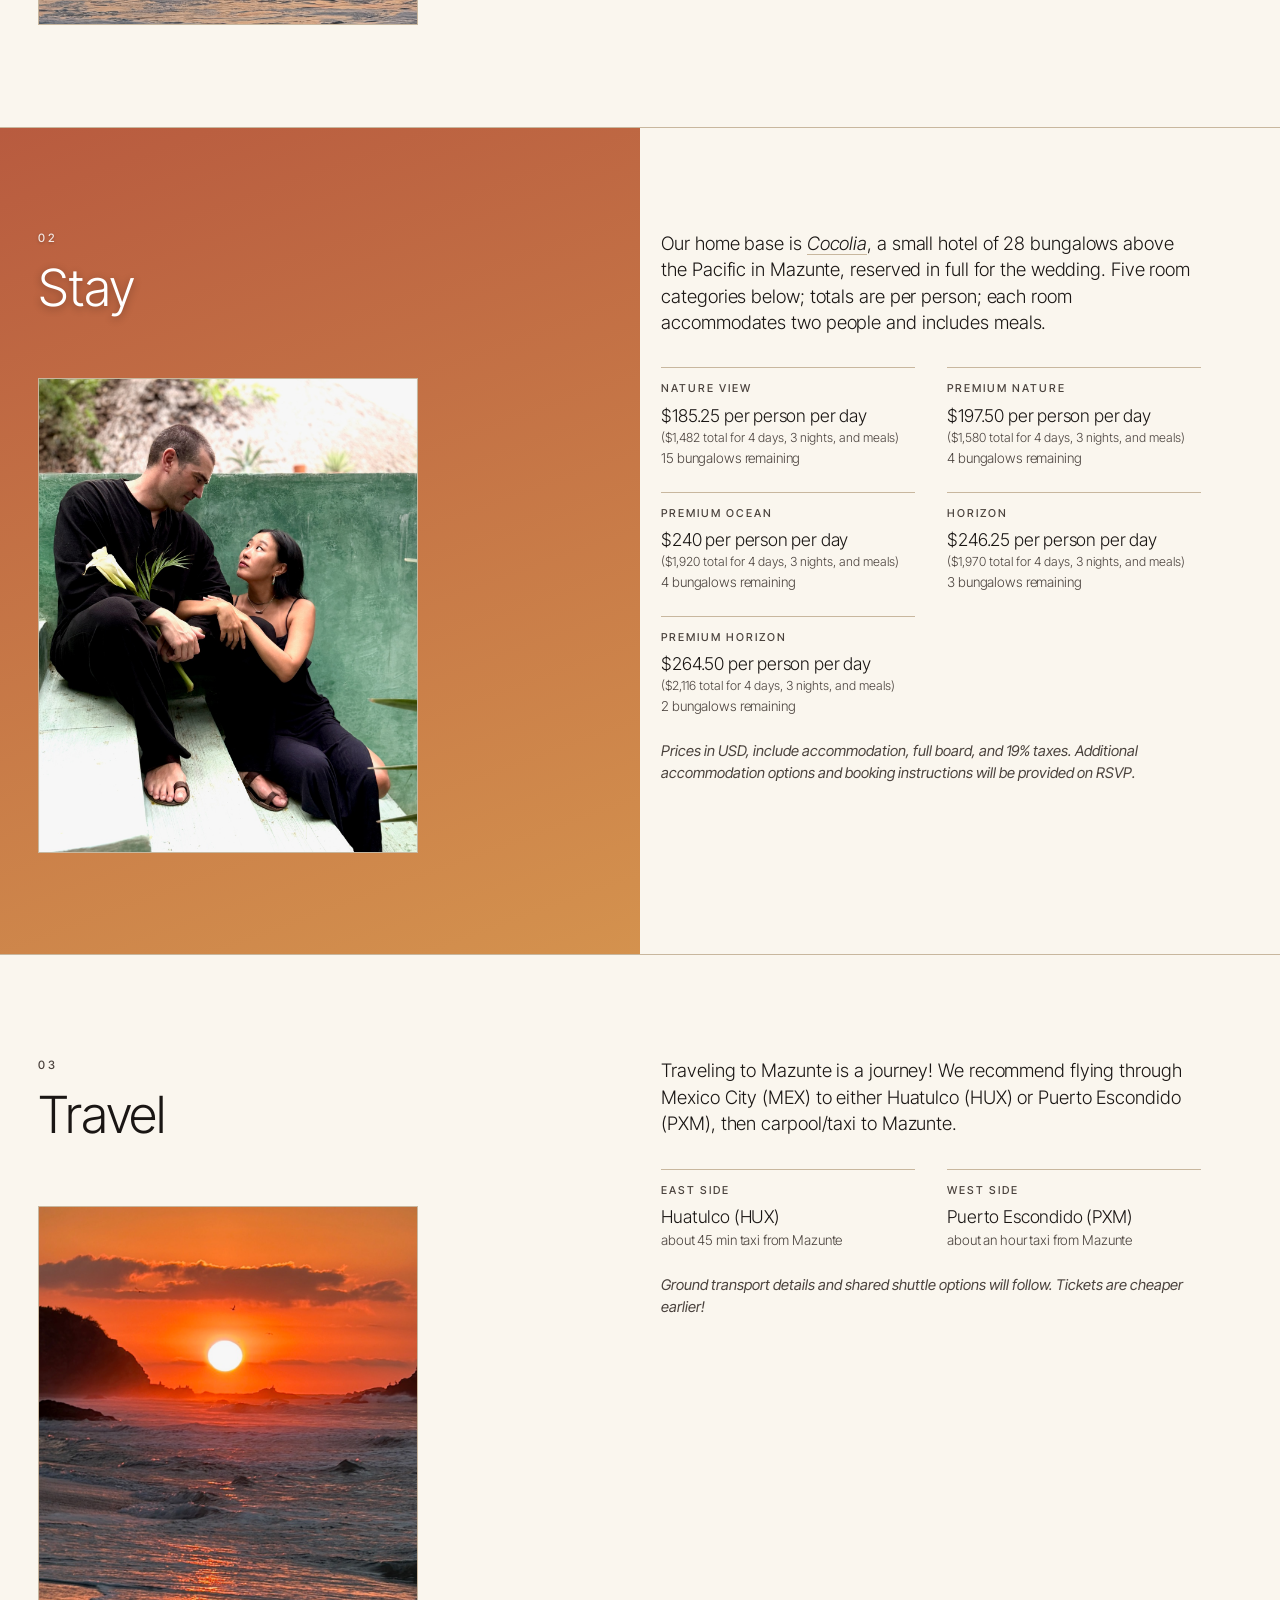
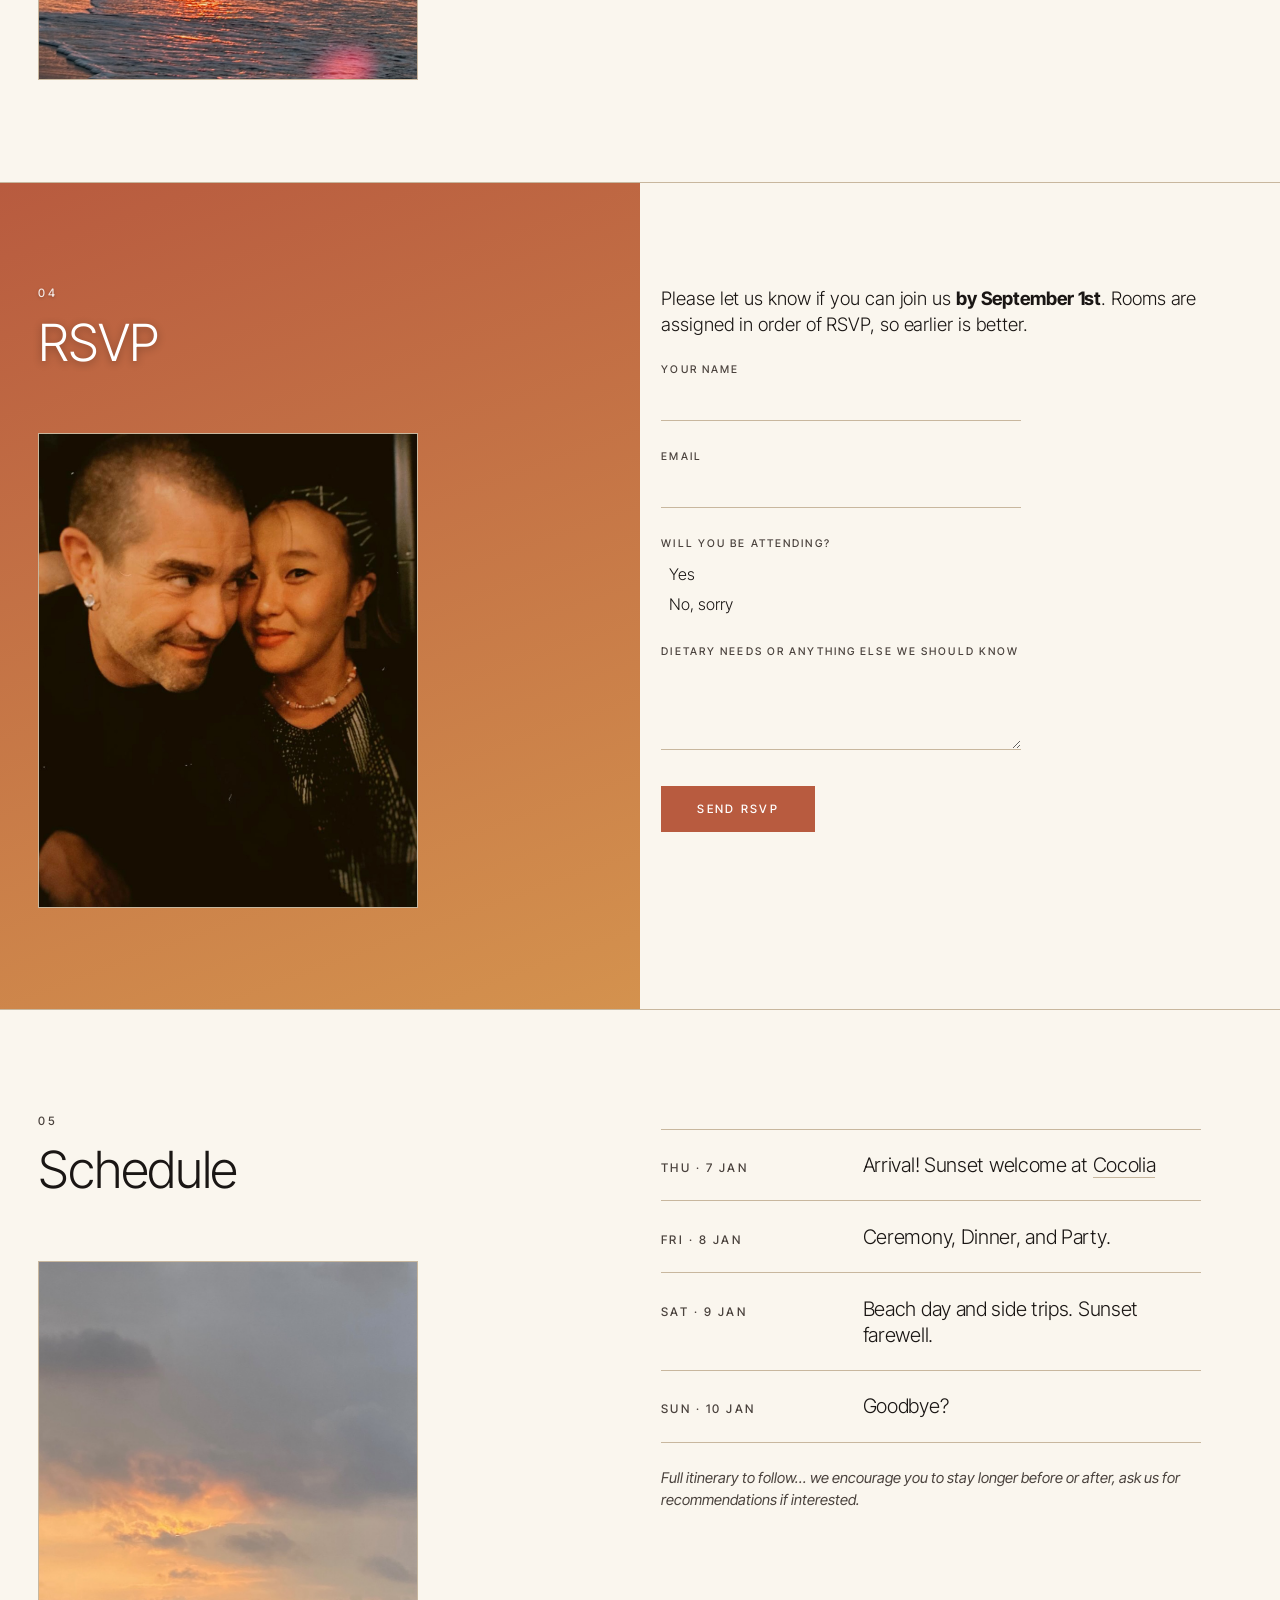
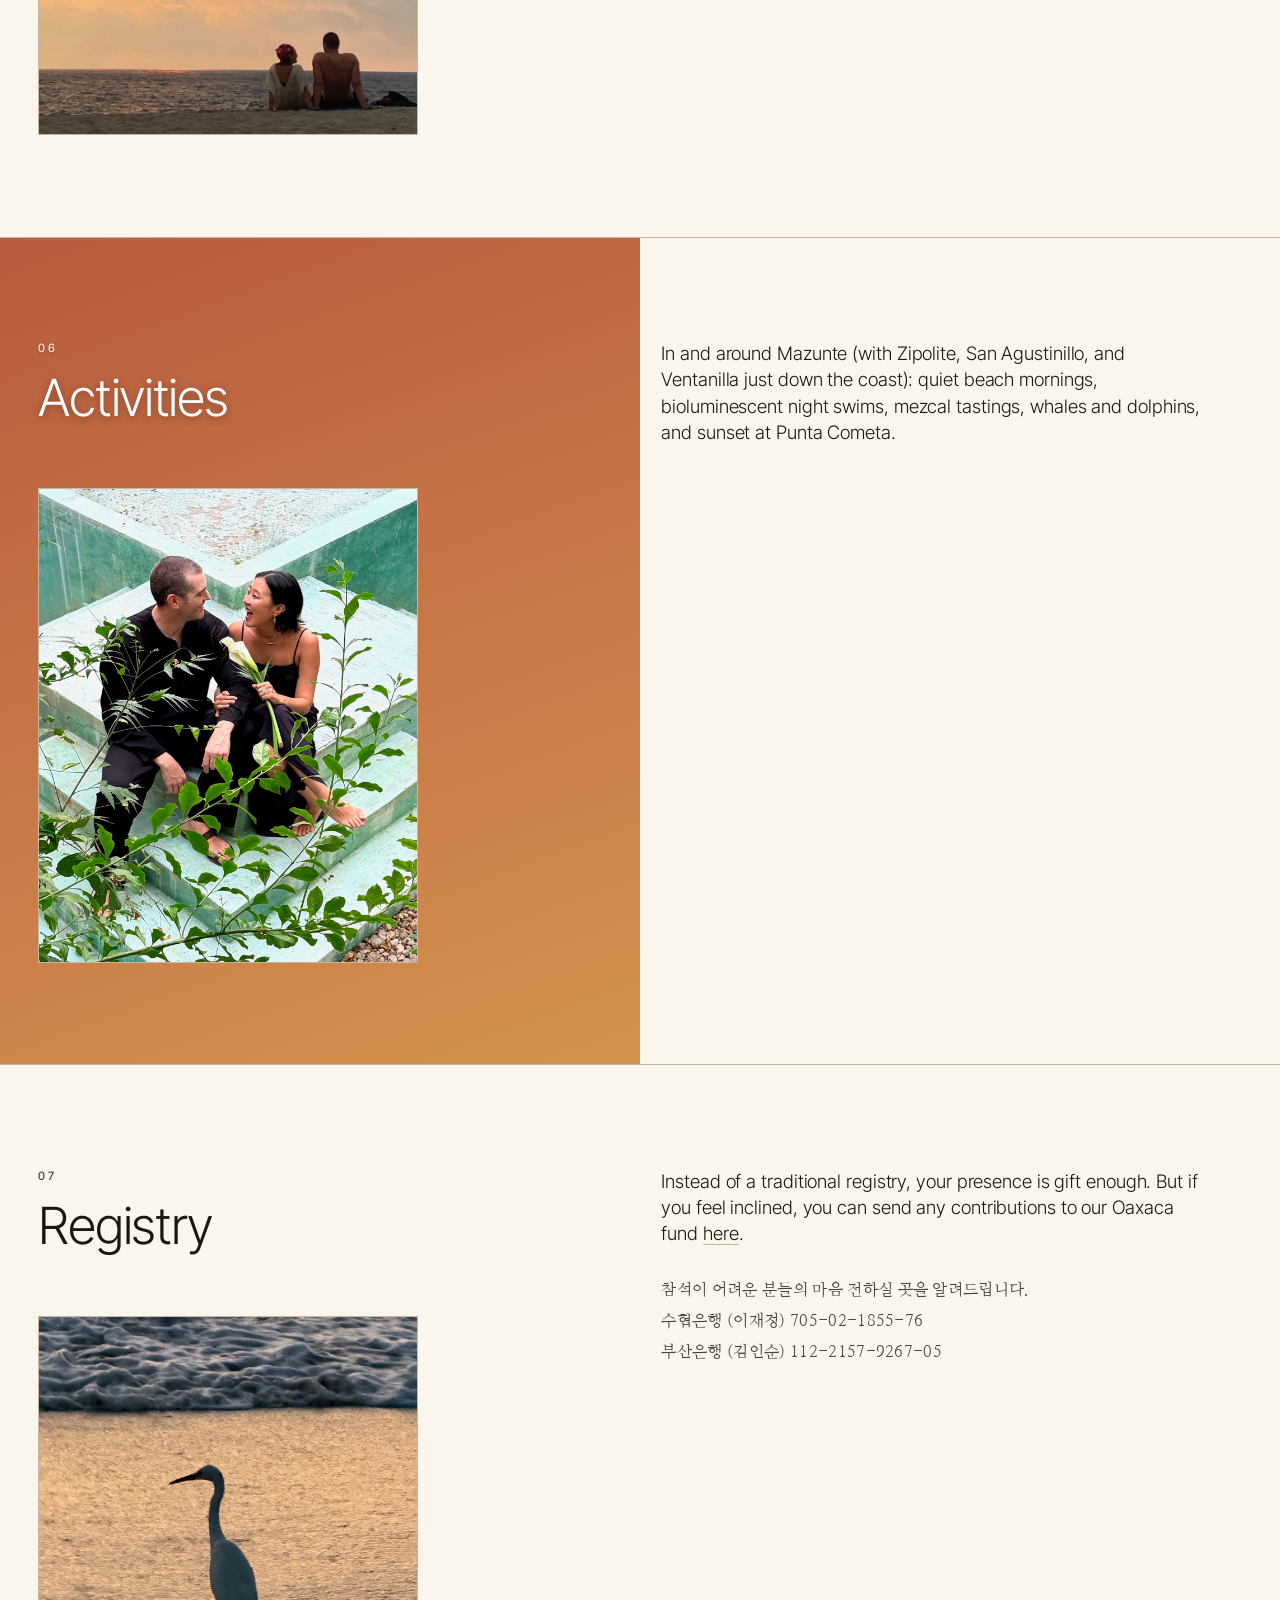
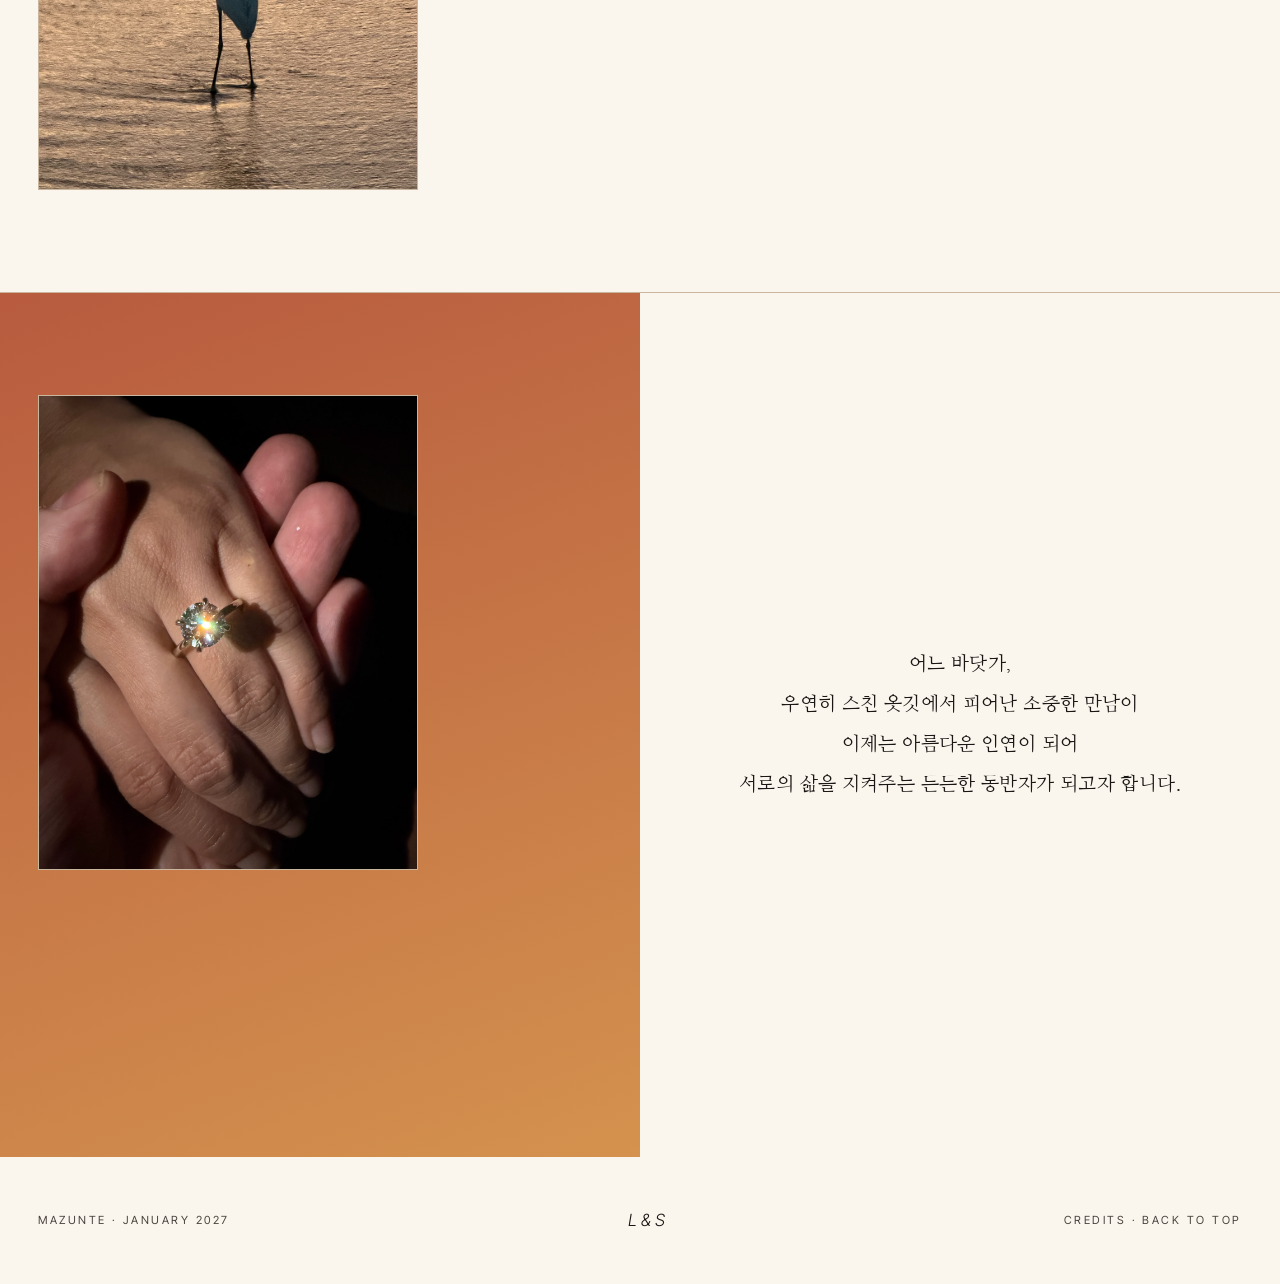
==== commit a1a20e16: "RSVP: move deadline from August 15th to September 1st Co-Authored-By: Claude Opus 5 (1M context) <no" ====
--- a/index.html
+++ b/index.html
@@ -22,7 +22,7 @@
       <div class="hero-top">
         <div class="hero-stack">
           <span class="mono">Save&nbsp;the&nbsp;Date</span>
-          <a class="hero-rsvp" href="#rsvp">RSVP by August 15th</a>
+          <a class="hero-rsvp" href="#rsvp">RSVP by September 1st</a>
         </div>
         <span class="mono">Mazunte · Oaxaca · MX</span>
       </div>
@@ -70,7 +70,7 @@
       </figure>
       <div class="section-body">
         <p class="lead">We're getting married in Mazunte, the small town on the Pacific coast of southern Mexico where we first met. We'd love for you to join us to celebrate January 7th to the 10th, 2027.</p>
-        <p class="rsvp-call">Note rooms at the main hotel are limited but we will help later bookers find lodging just off site. Please <a href="#rsvp"><strong>RSVP by August 15th</strong></a>. If you'll need more time to decide or any help, let us know!</p>
+        <p class="rsvp-call">Note rooms at the main hotel are limited but we will help later bookers find lodging just off site. Please <a href="#rsvp"><strong>RSVP by September 1st</strong></a>. If you'll need more time to decide or any help, let us know!</p>
       </div>
     </section>
 
@@ -152,7 +152,7 @@
         <img src="images/wedding.jpg" alt="">
       </figure>
       <div class="section-body">
-        <p class="lead">Please let us know if you can join us <strong>by August 15th</strong>. Rooms are assigned in order of RSVP, so earlier is better.</p>
+        <p class="lead">Please let us know if you can join us <strong>by September 1st</strong>. Rooms are assigned in order of RSVP, so earlier is better.</p>
         <form class="rsvp-form" novalidate>
           <div class="field">
             <label for="rsvp-names">Your name</label>
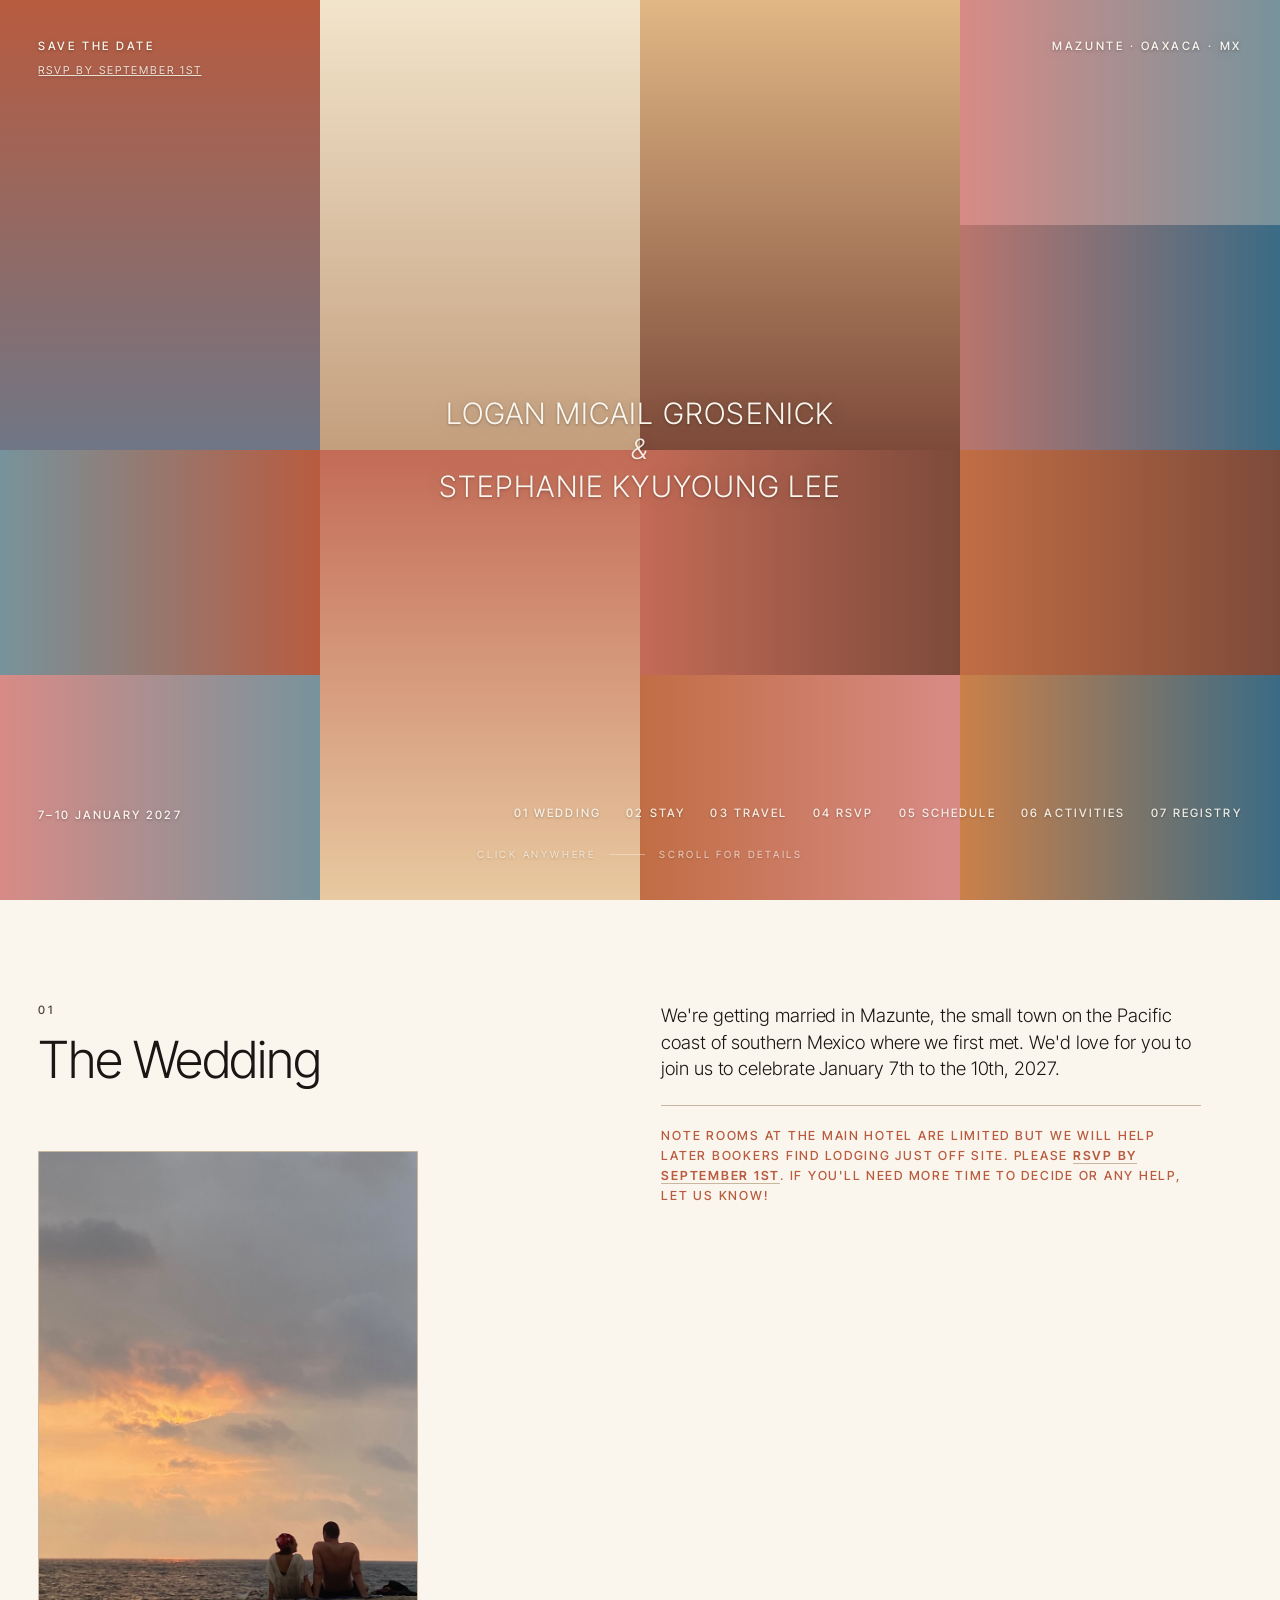
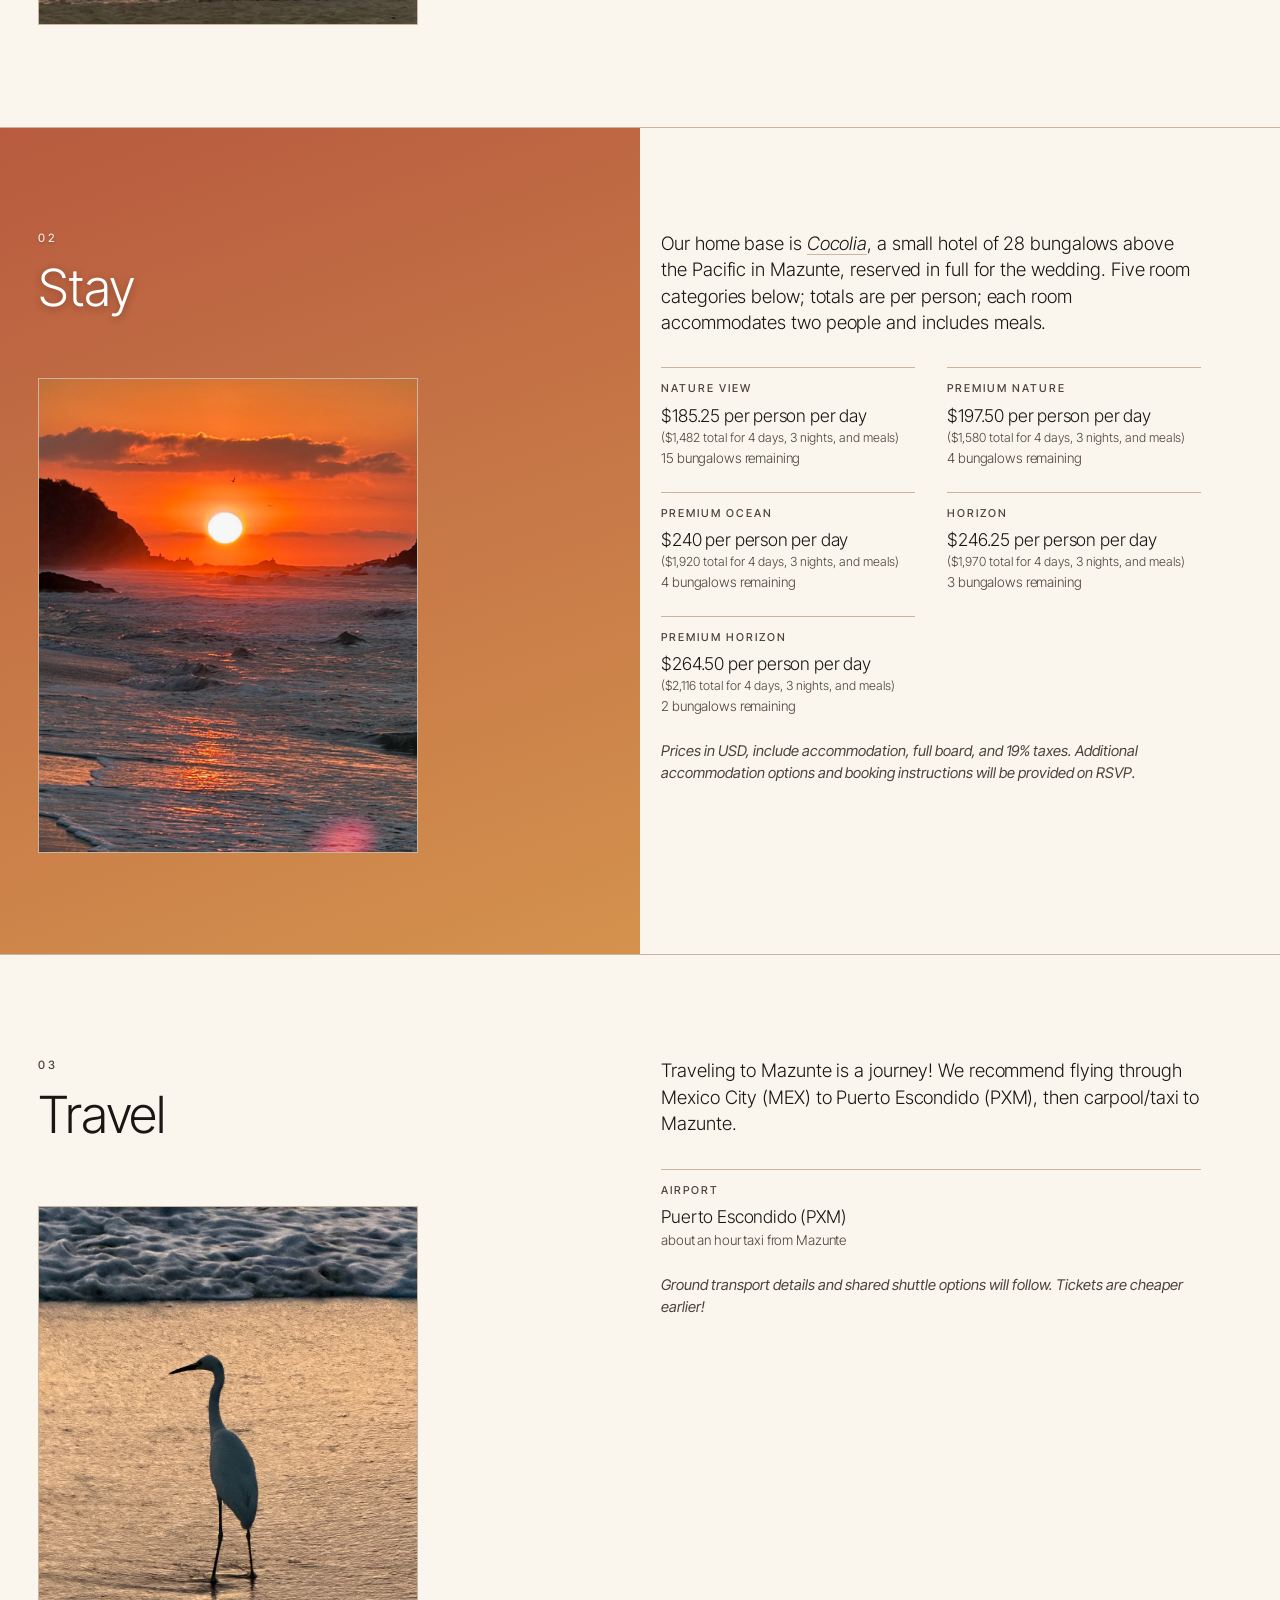
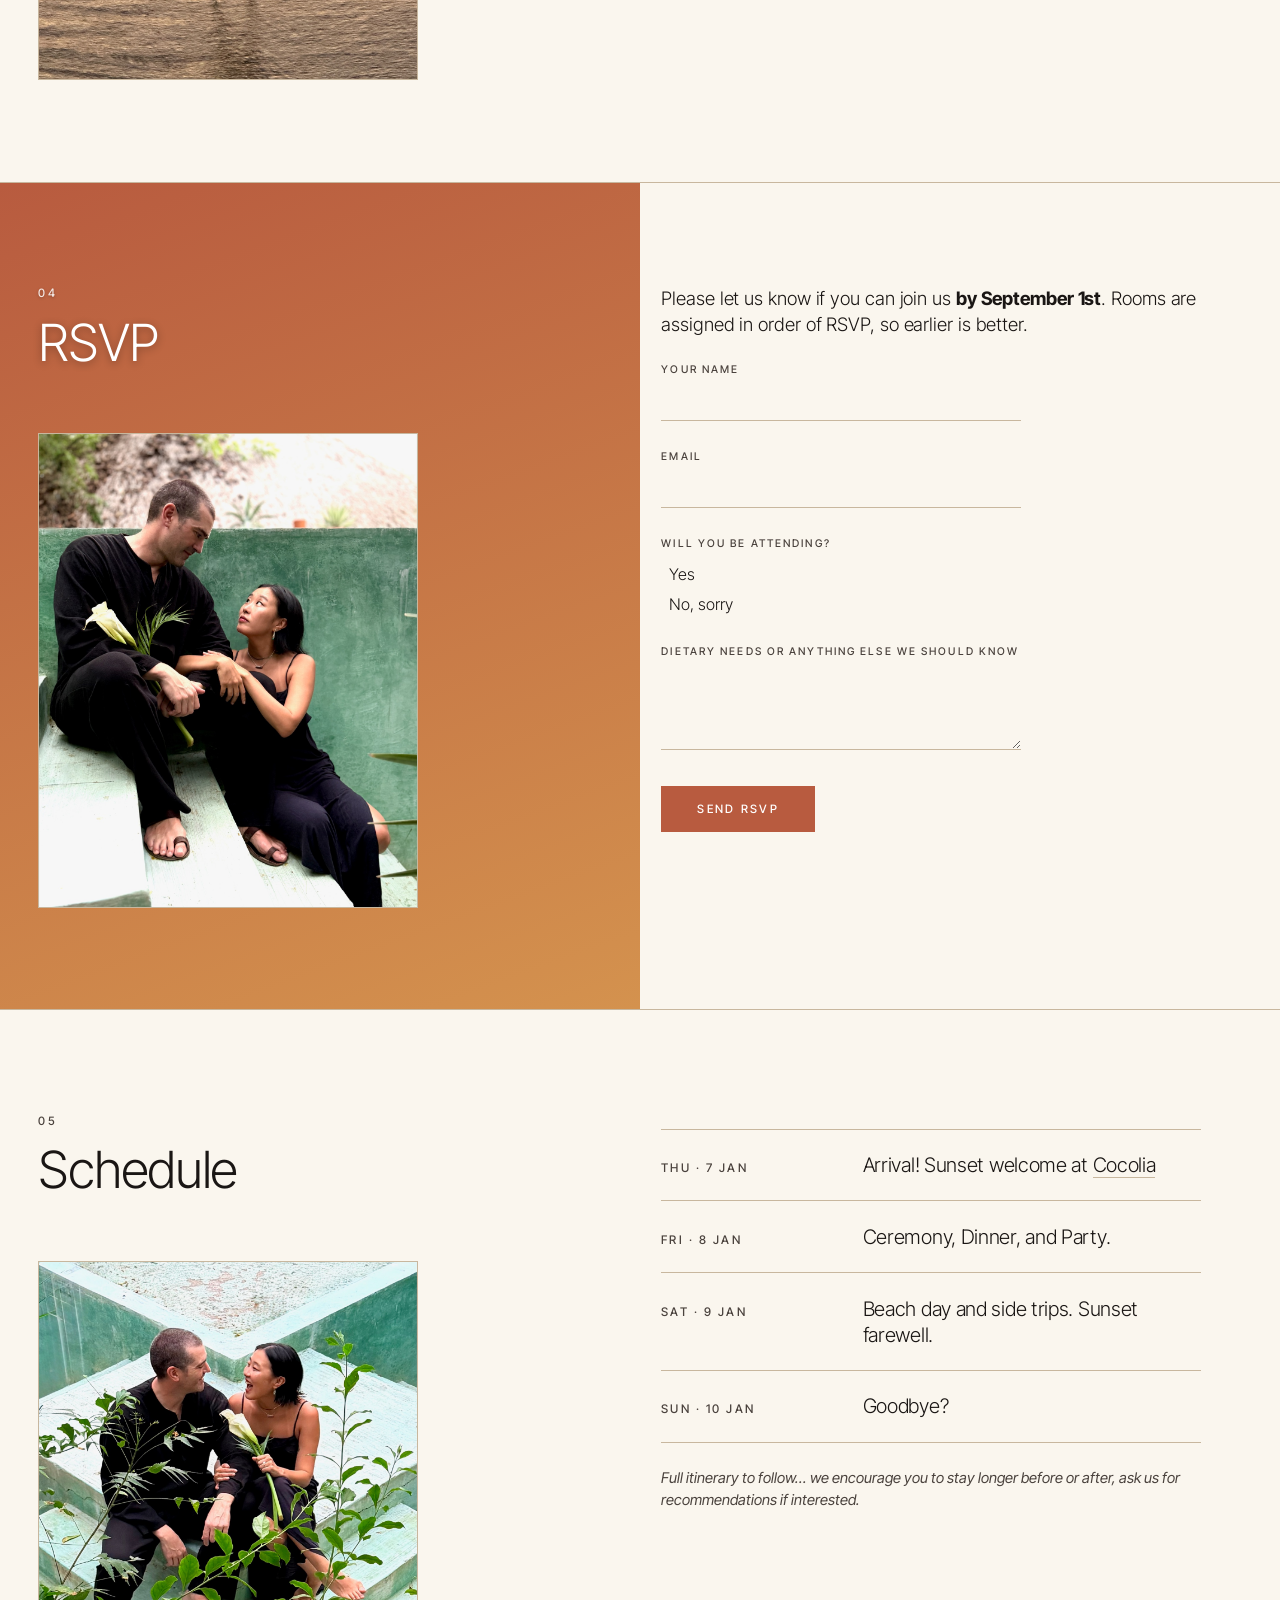
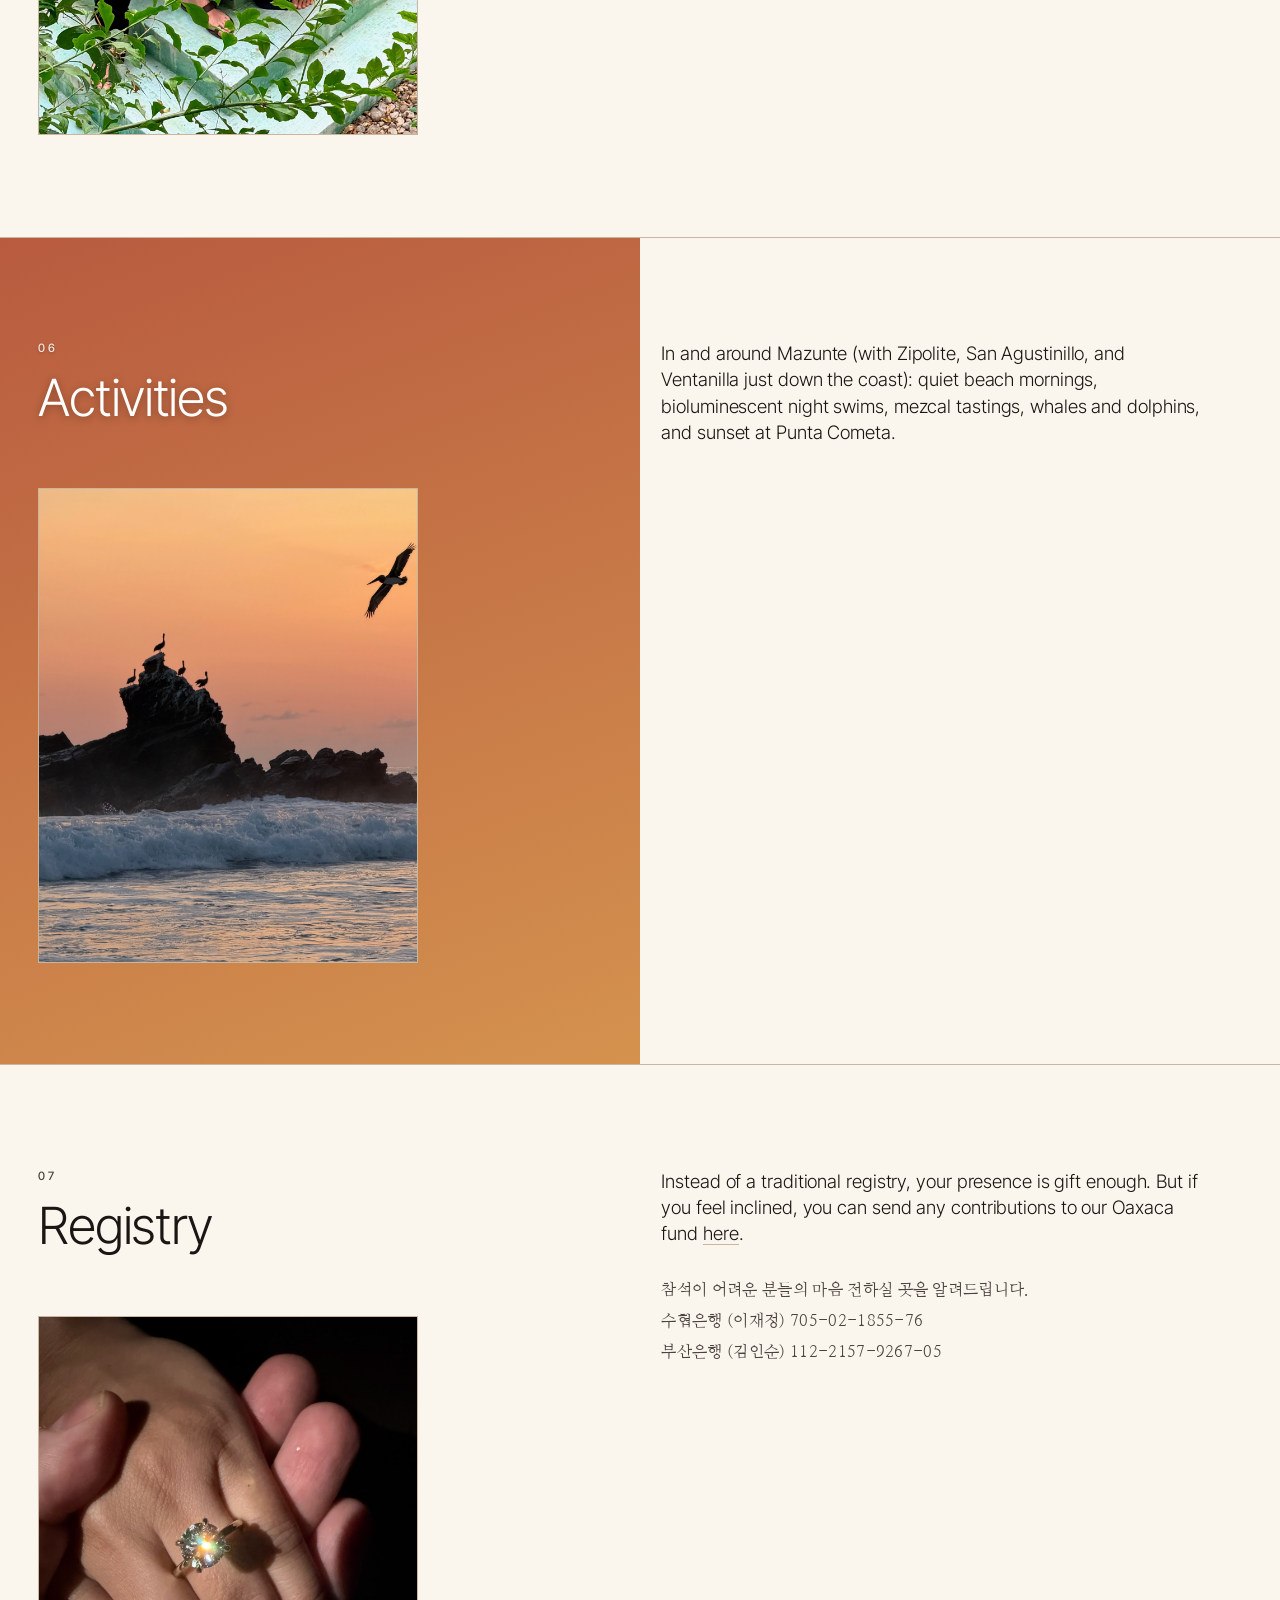
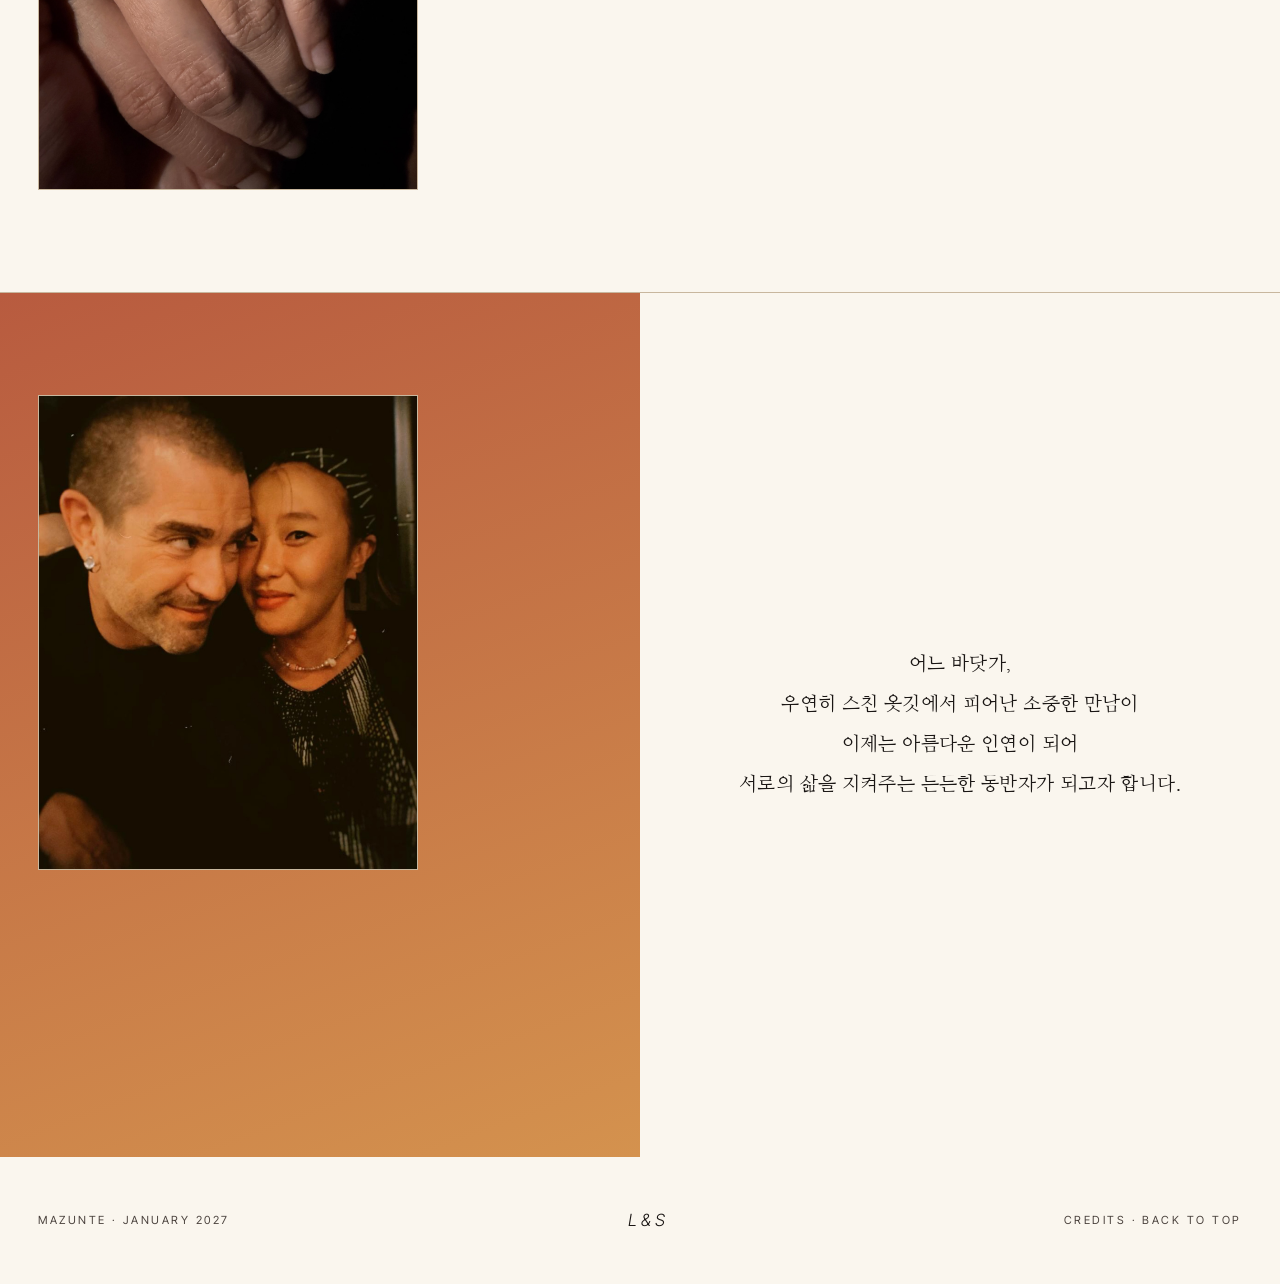
==== commit bef52bdf: "Travel: remove Huatulco, route flights through PXM Drops the HUX option from the lead paragraph and " ====
--- a/index.html
+++ b/index.html
@@ -126,15 +126,10 @@
         <img src="images/travel.jpg" alt="Sunset over the Pacific in Mazunte">
       </figure>
       <div class="section-body">
-        <p class="lead">Traveling to Mazunte is a journey! We recommend flying through Mexico City (MEX) to either Huatulco (HUX) or Puerto Escondido (PXM), then carpool/taxi to Mazunte.</p>
+        <p class="lead">Traveling to Mazunte is a journey! We recommend flying through Mexico City (MEX) to Puerto Escondido (PXM), then carpool/taxi to Mazunte.</p>
         <dl class="info-grid">
           <div>
-            <dt>East side</dt>
-            <dd>Huatulco (HUX)</dd>
-            <dd class="dd-sub">about 45 min taxi from Mazunte</dd>
-          </div>
-          <div>
-            <dt>West side</dt>
+            <dt>Airport</dt>
             <dd>Puerto Escondido (PXM)</dd>
             <dd class="dd-sub">about an hour taxi from Mazunte</dd>
           </div>
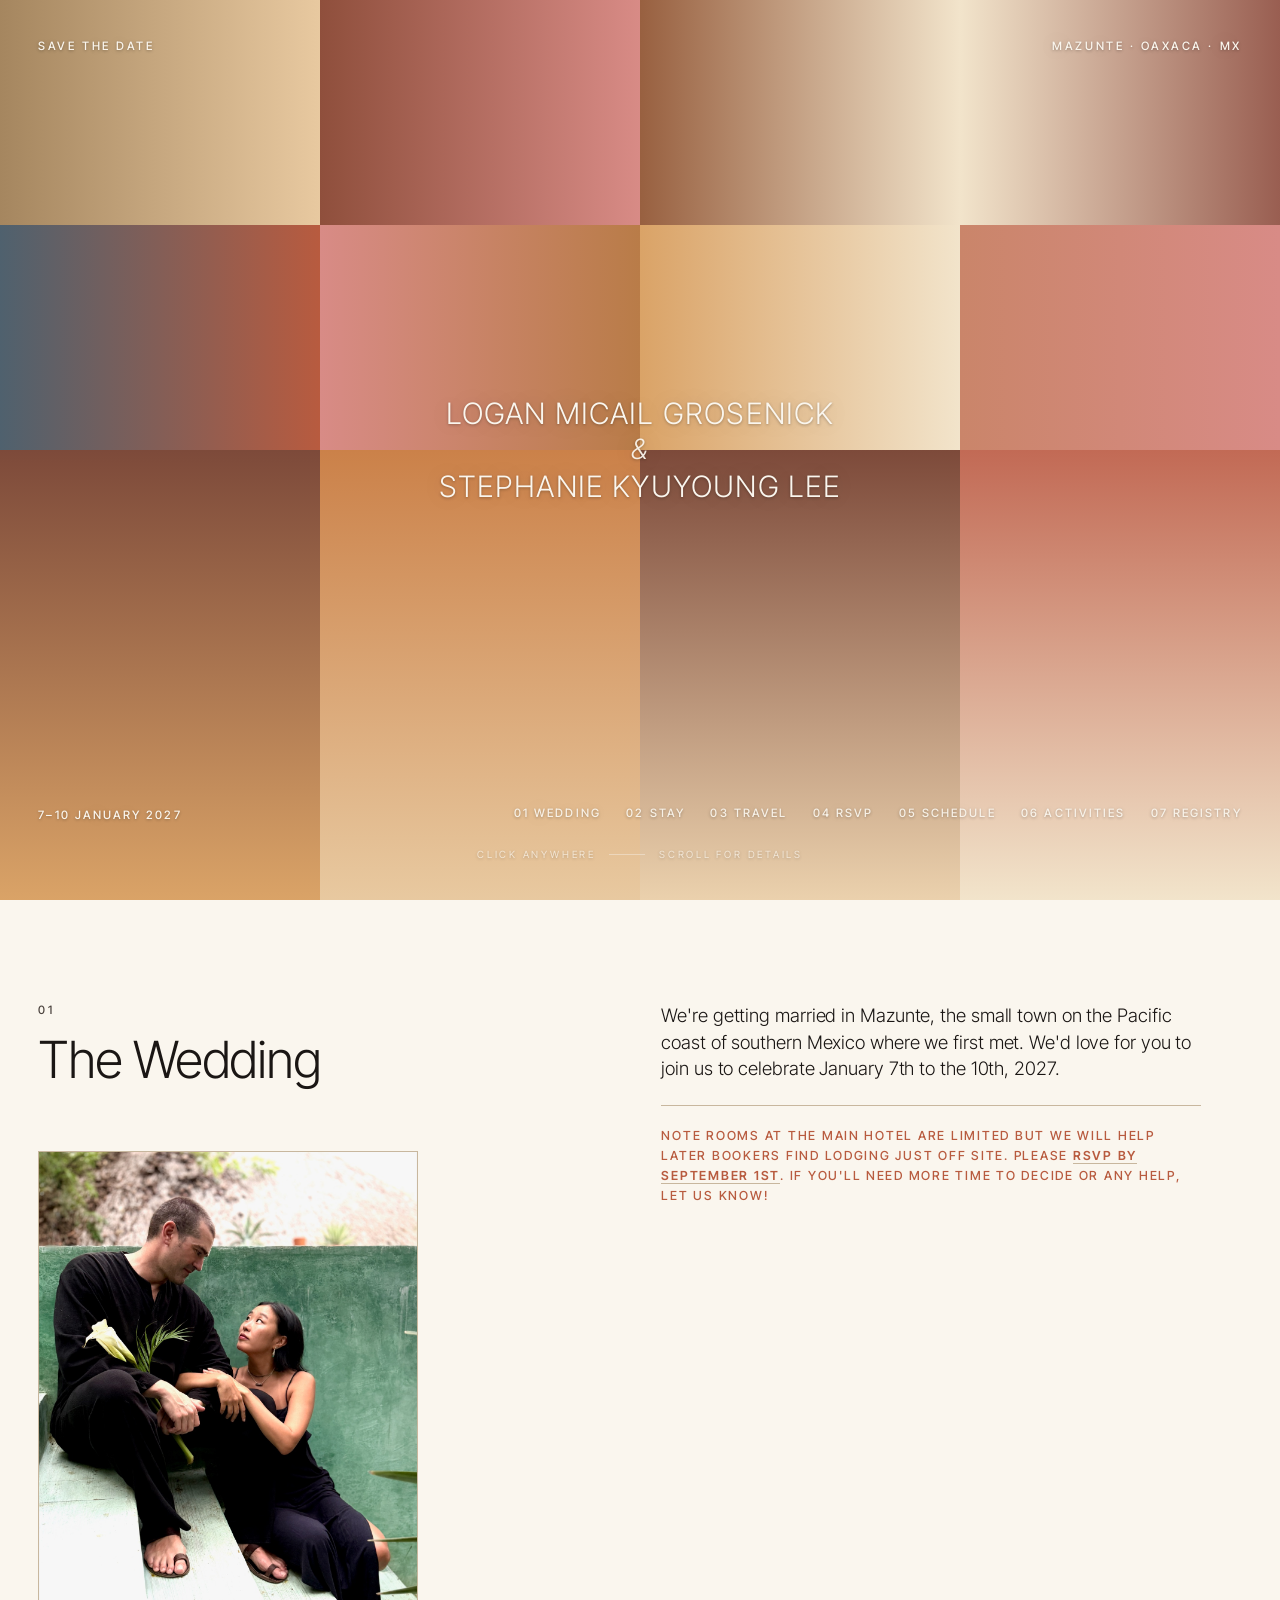
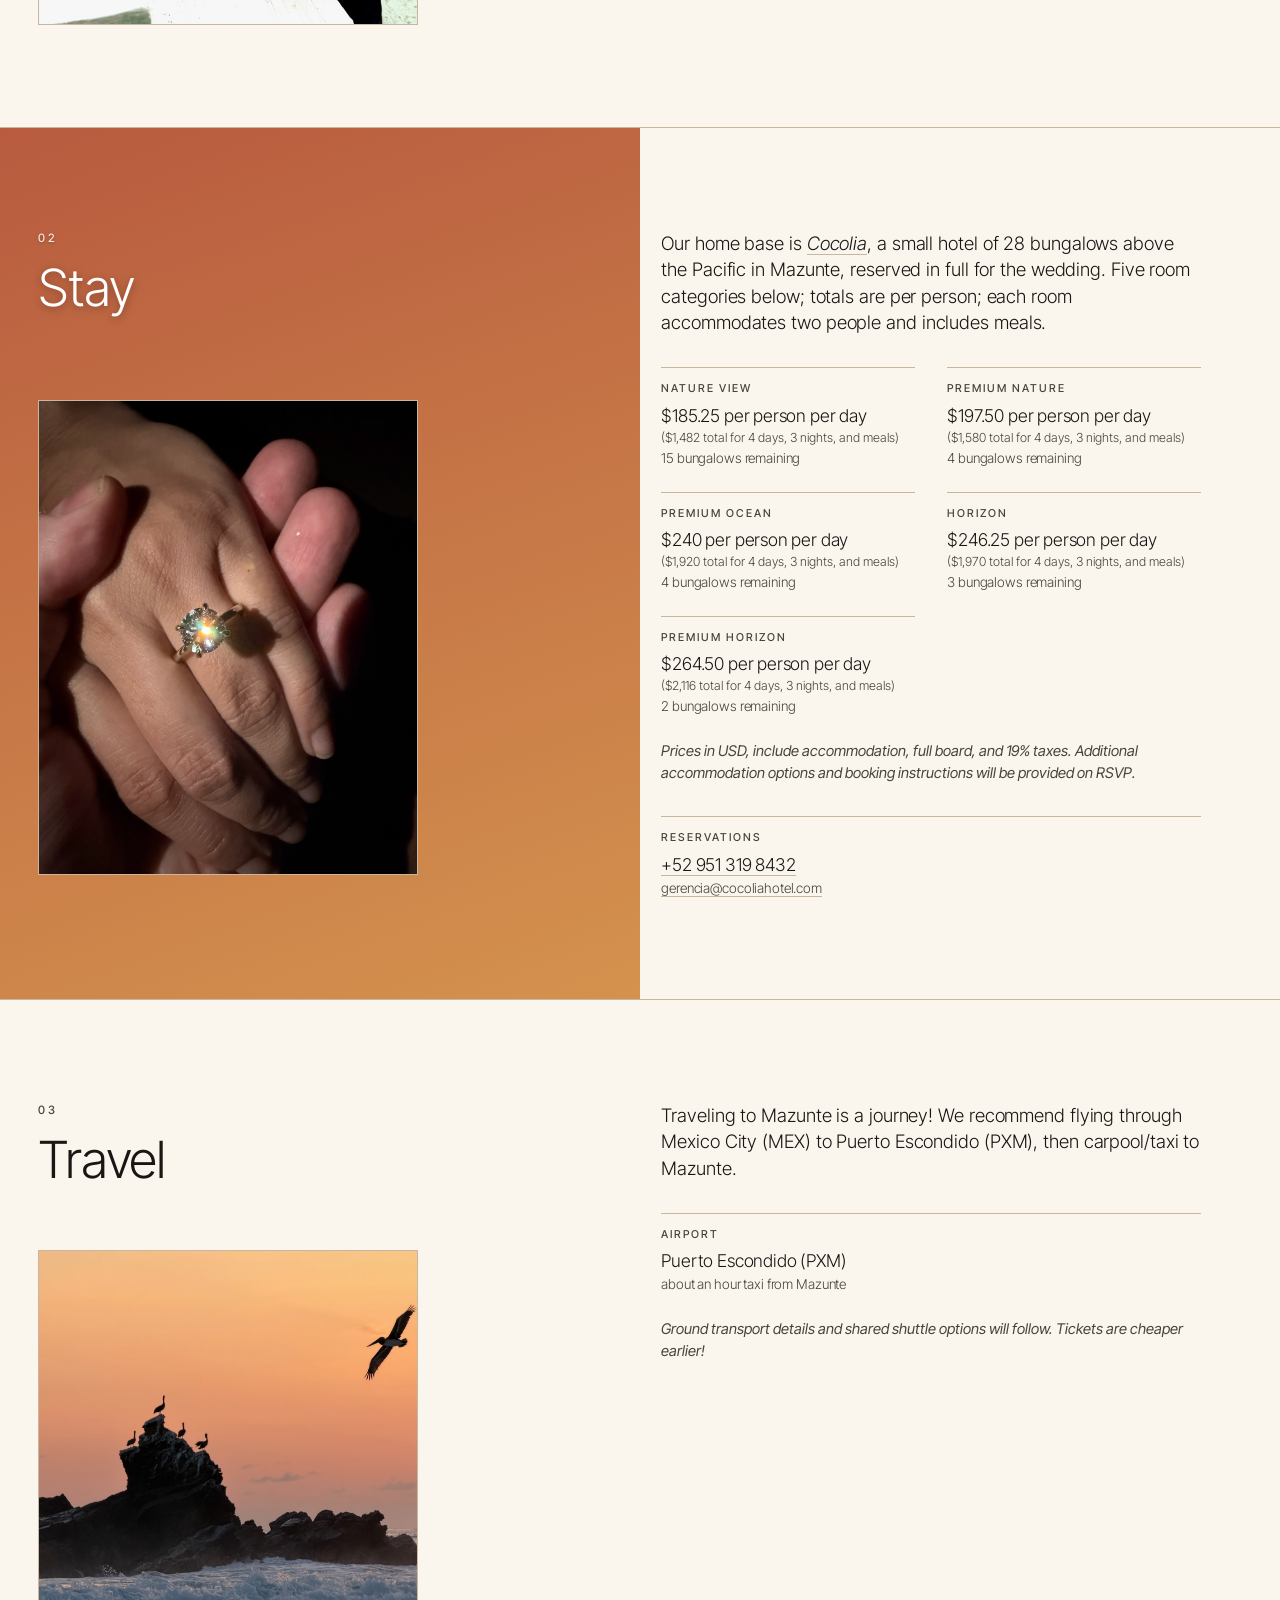
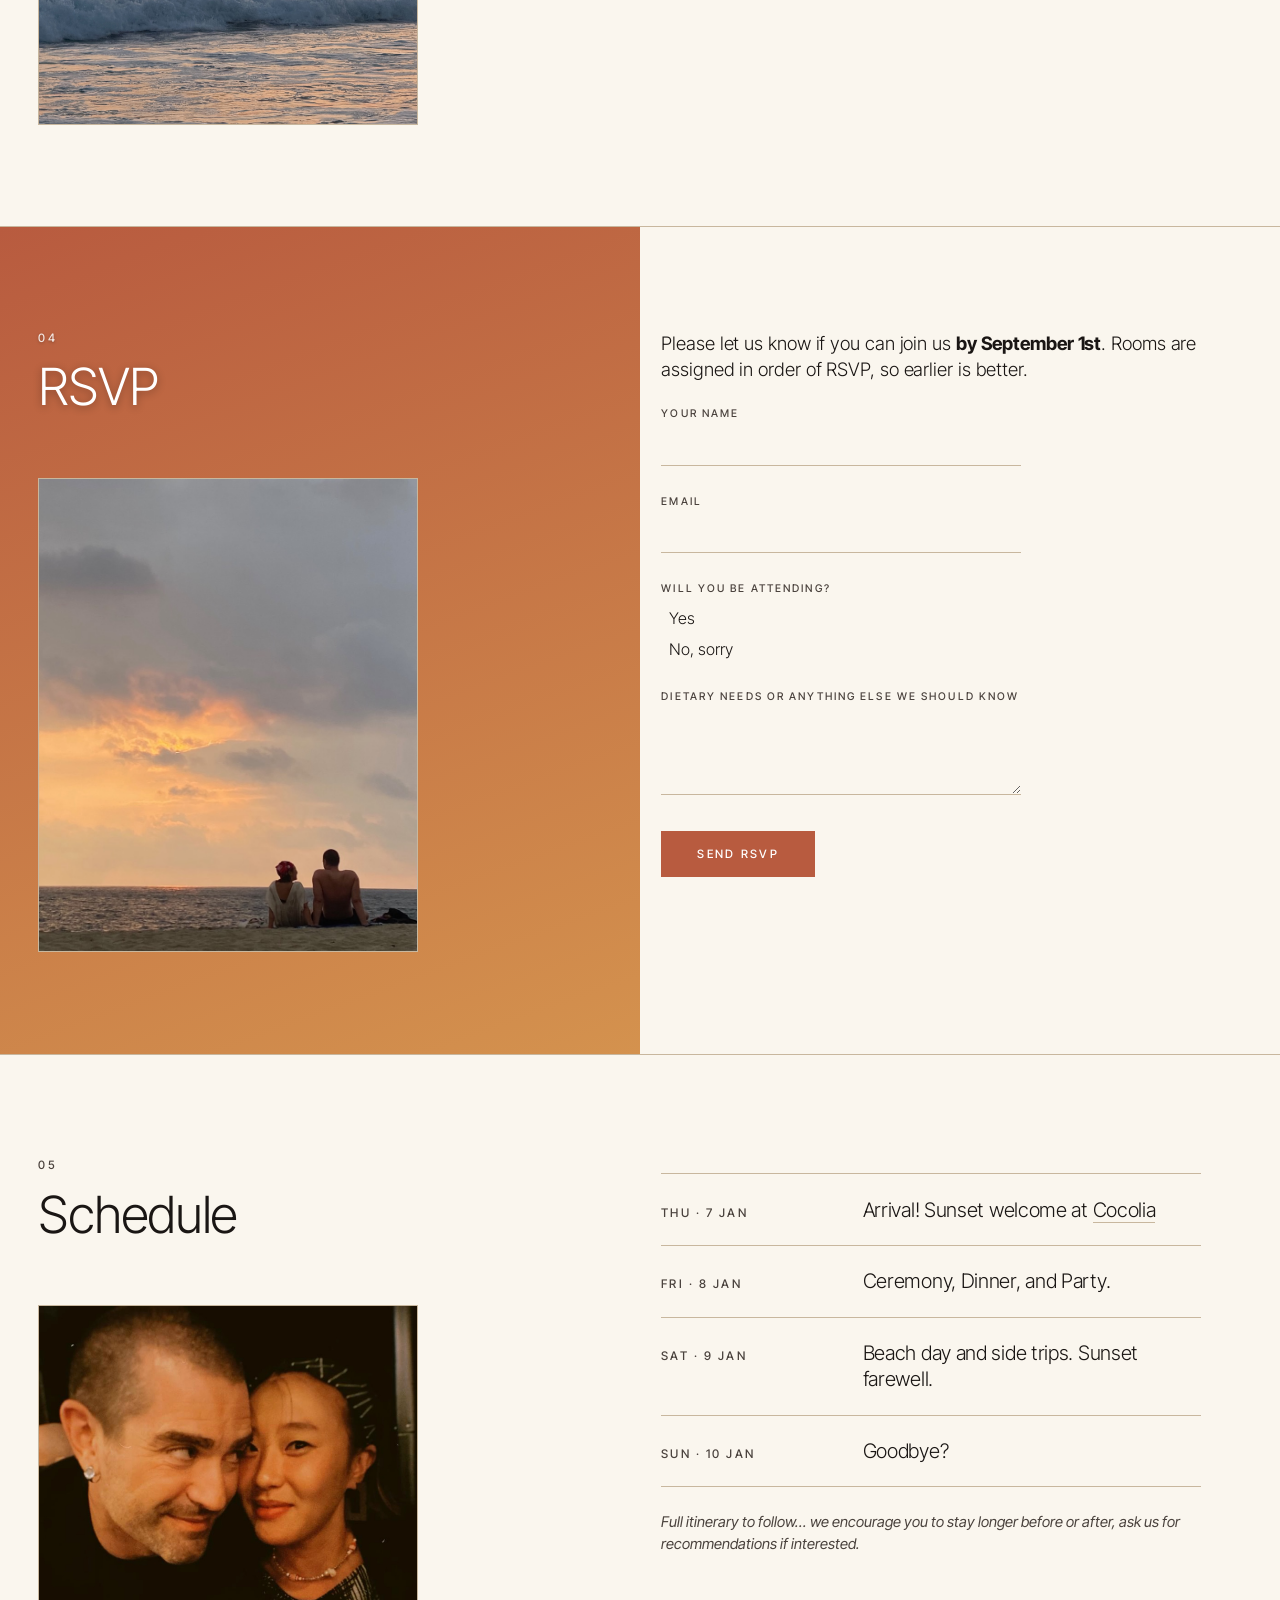
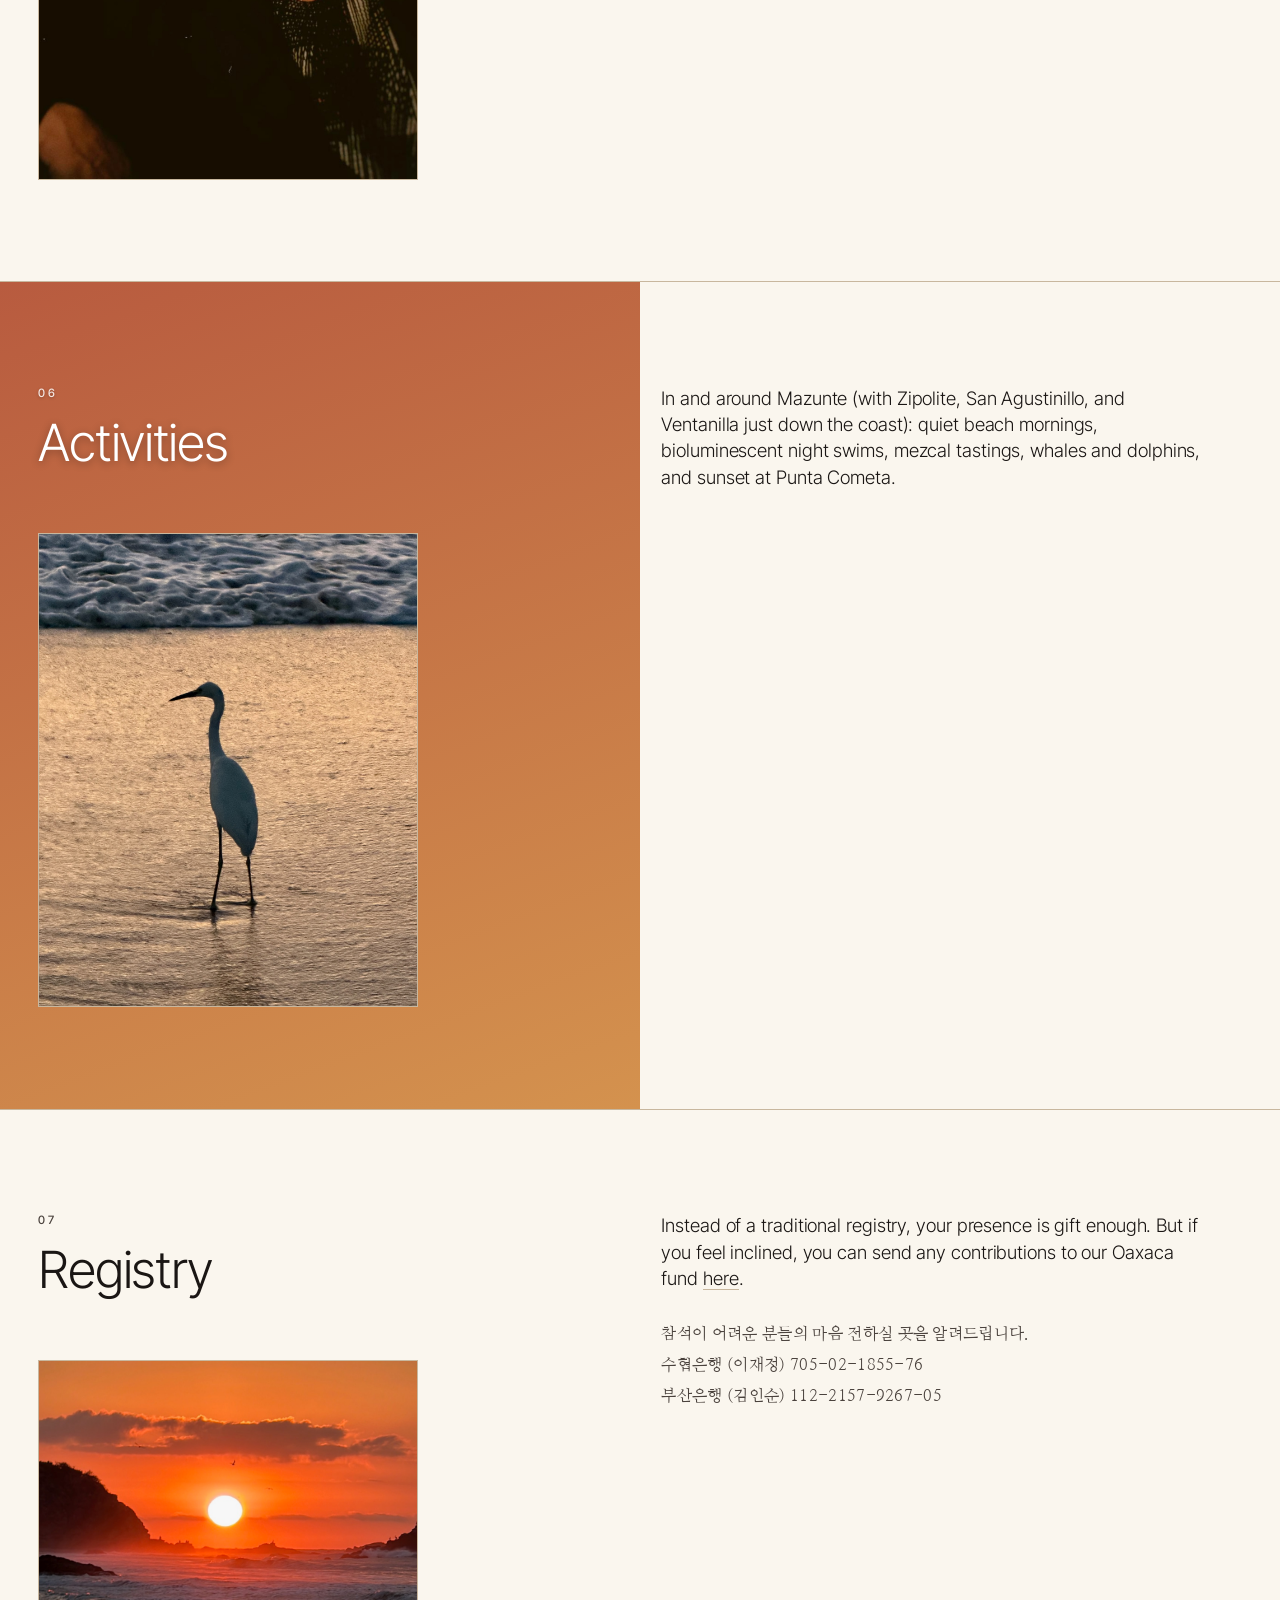
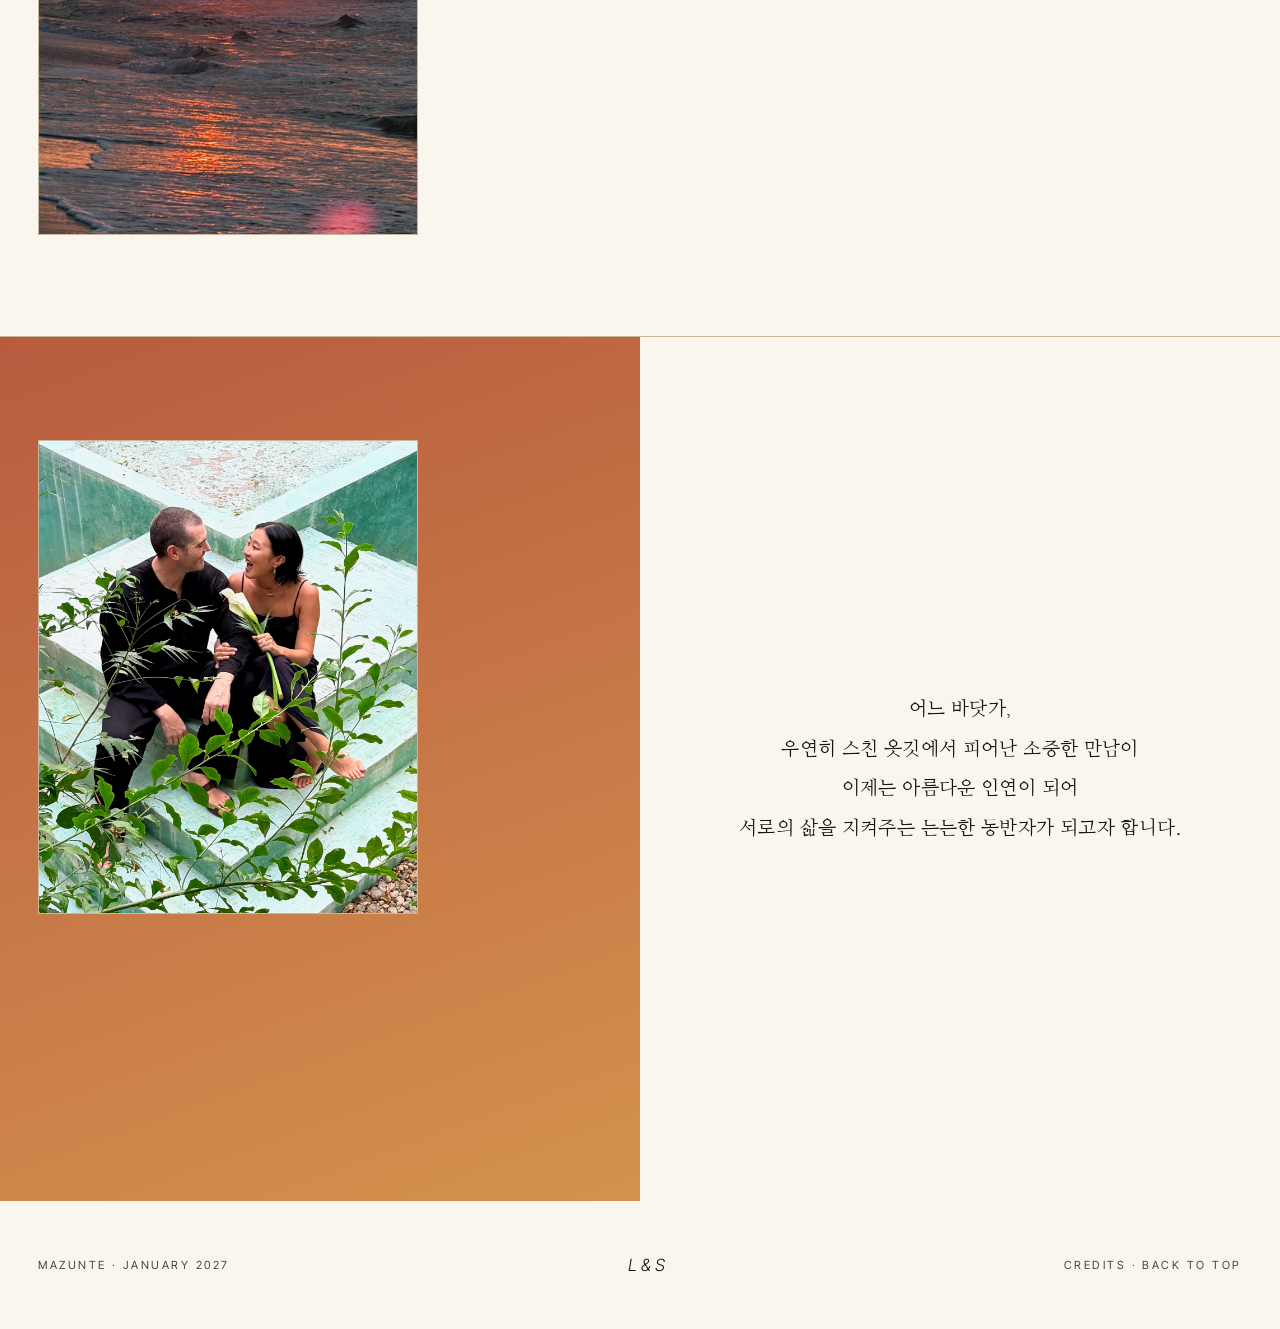
==== commit 579ab839: "hero: drop the RSVP line from the top-left corner Co-Authored-By: Claude Opus 5 (1M context) <norepl" ====
--- a/index.html
+++ b/index.html
@@ -20,10 +20,7 @@
     <canvas id="hero-canvas" aria-hidden="true"></canvas>
     <div class="hero-overlay">
       <div class="hero-top">
-        <div class="hero-stack">
-          <span class="mono">Save&nbsp;the&nbsp;Date</span>
-          <a class="hero-rsvp" href="#rsvp">RSVP by September 1st</a>
-        </div>
+        <span class="mono">Save&nbsp;the&nbsp;Date</span>
         <span class="mono">Mazunte · Oaxaca · MX</span>
       </div>
 
@@ -114,6 +111,14 @@
         </dl>
 
         <p class="note">Prices in USD, include accommodation, full board, and 19% taxes. Additional accommodation options and booking instructions will be provided on RSVP.</p>
+
+        <dl class="info-grid">
+          <div>
+            <dt>Reservations</dt>
+            <dd><a href="tel:+529513198432">+52 951 319 8432</a></dd>
+            <dd class="dd-sub"><a href="mailto:gerencia@cocoliahotel.com">gerencia@cocoliahotel.com</a></dd>
+          </div>
+        </dl>
       </div>
     </section>
 
--- a/style.css
+++ b/style.css
@@ -166,23 +166,6 @@
   text-transform: uppercase;
 }
 
-
-/* Top-left stack: "Save the Date" with a discreet RSVP line under it.
-   Both read in the same tracked-uppercase register as the rest of the
-   hero corner labels. */
-.hero-stack {
-  display: flex;
-  flex-direction: column;
-  gap: 0.4rem;
-}
-.hero-rsvp {
-  font-family: var(--sans);
-  font-weight: 400;
-  font-size: 0.68rem;
-  letter-spacing: 0.18em;
-  text-transform: uppercase;
-  opacity: 0.85;
-}
 
 .hero-nav {
   display: flex;
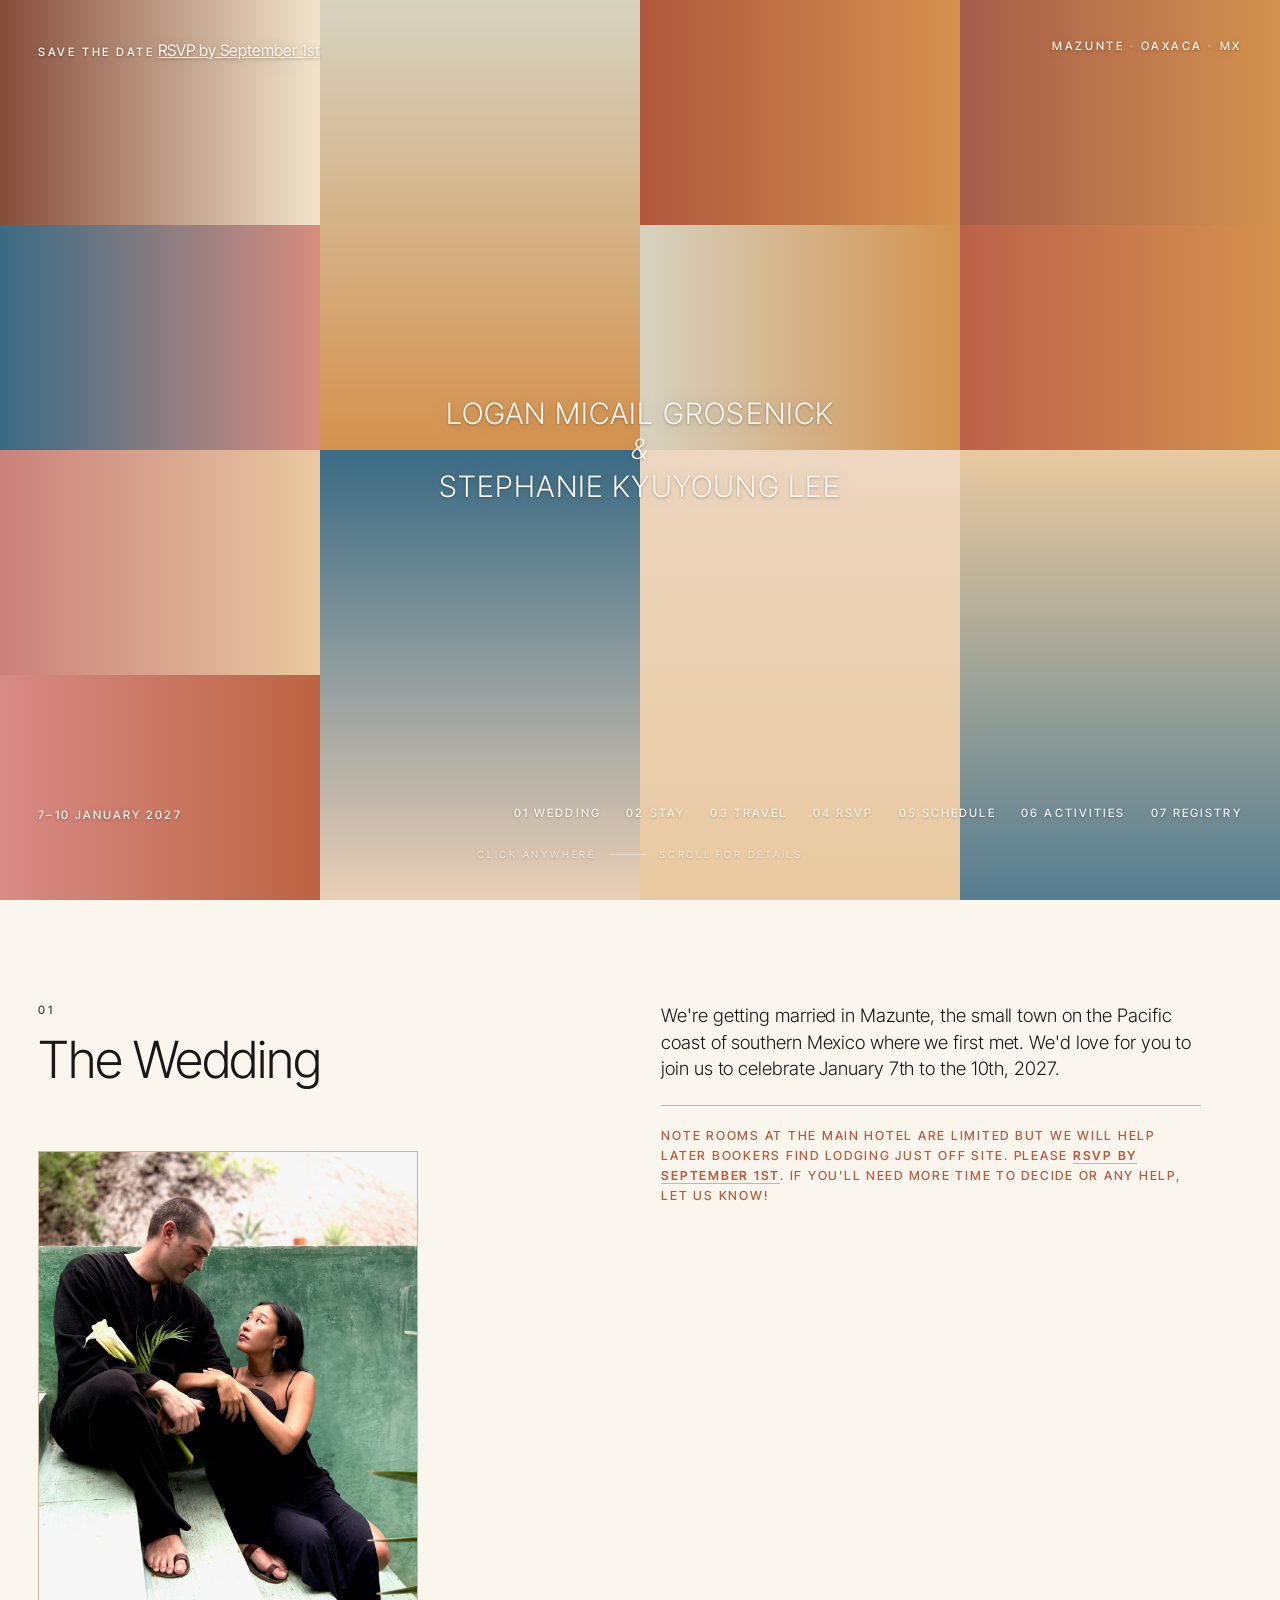
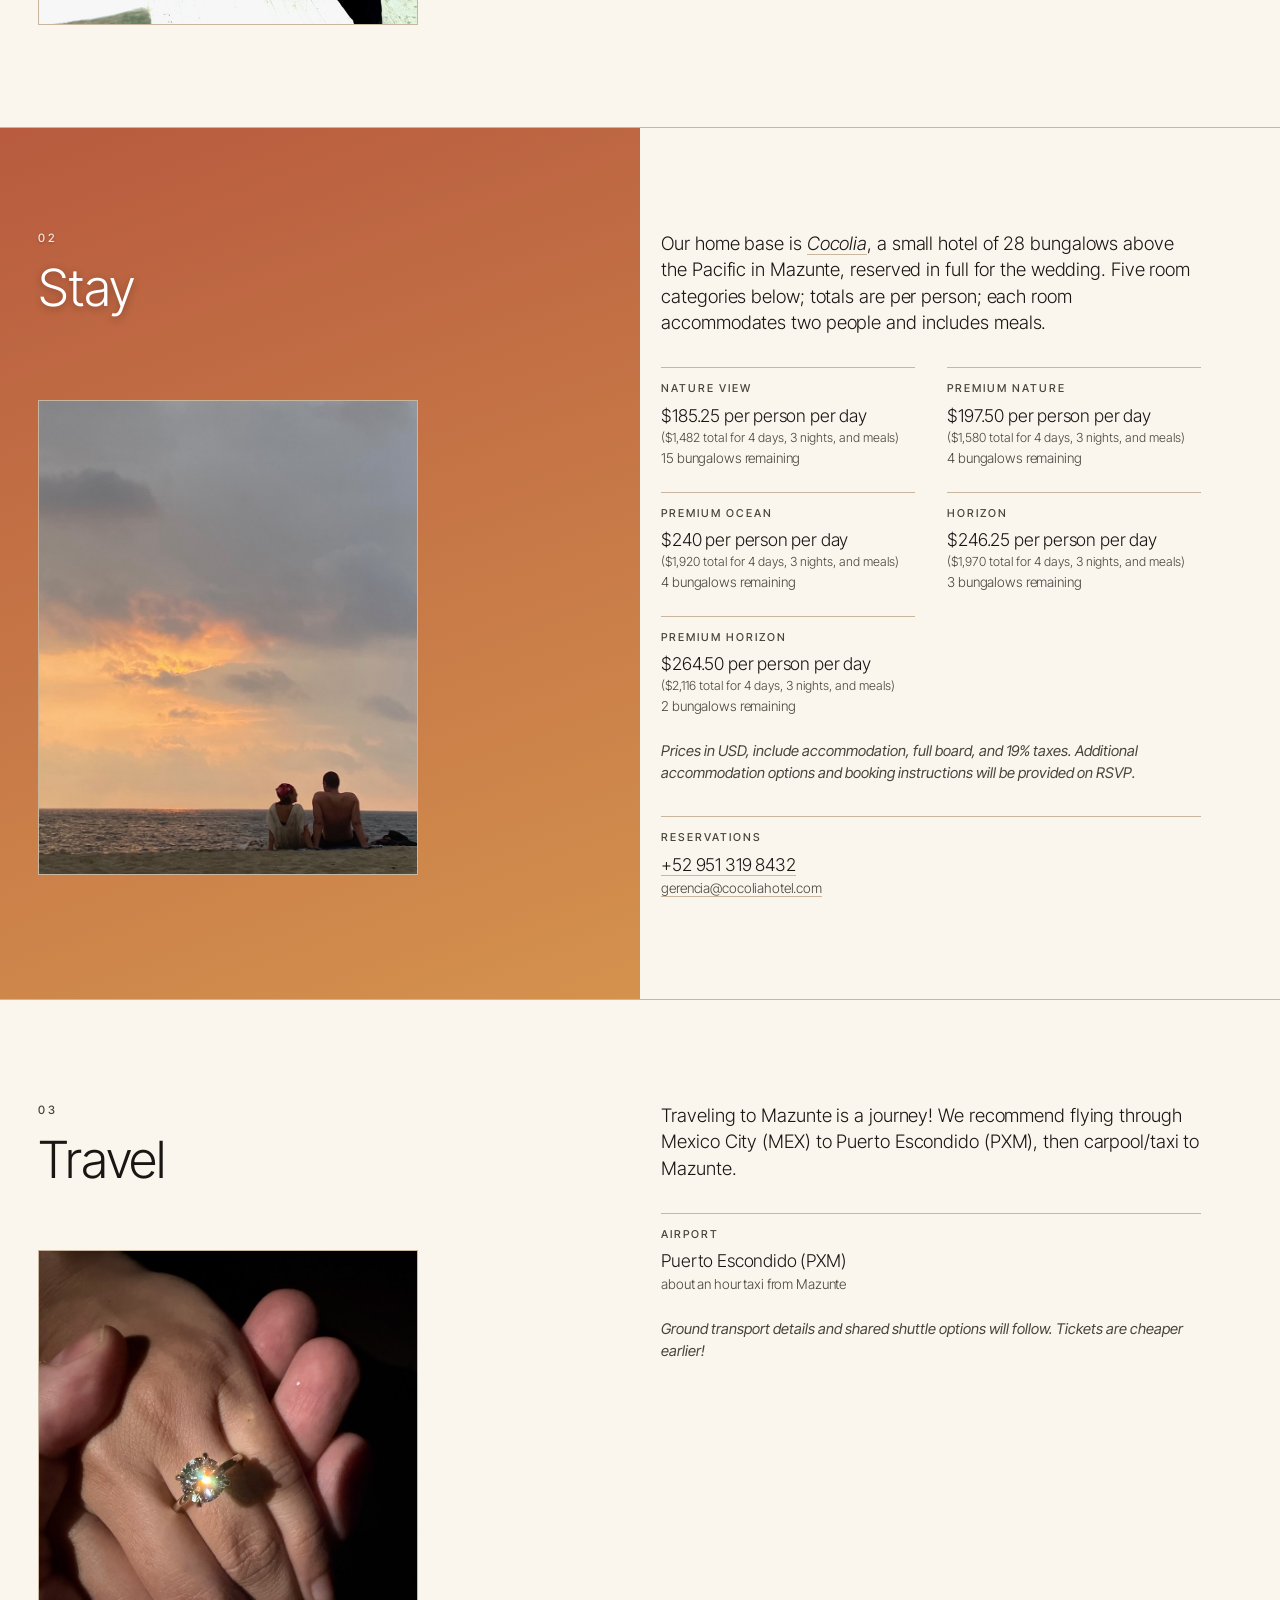
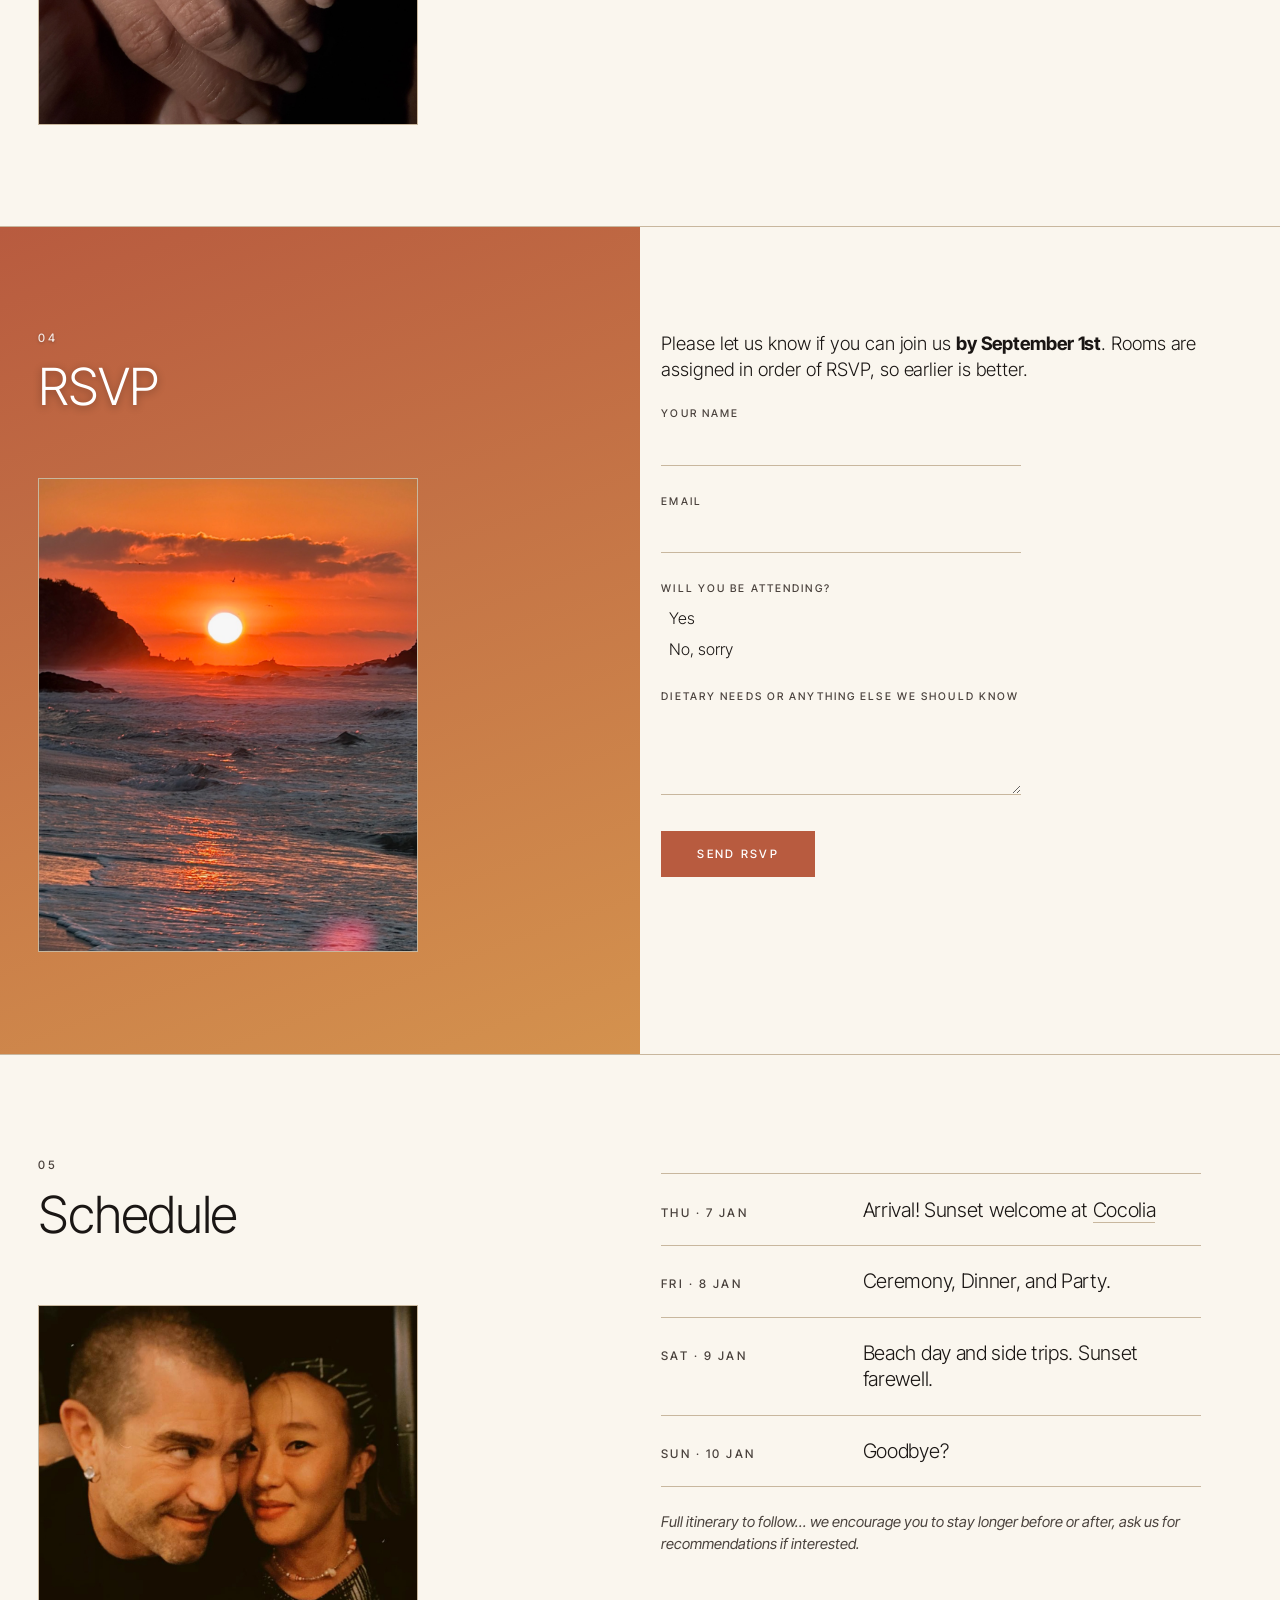
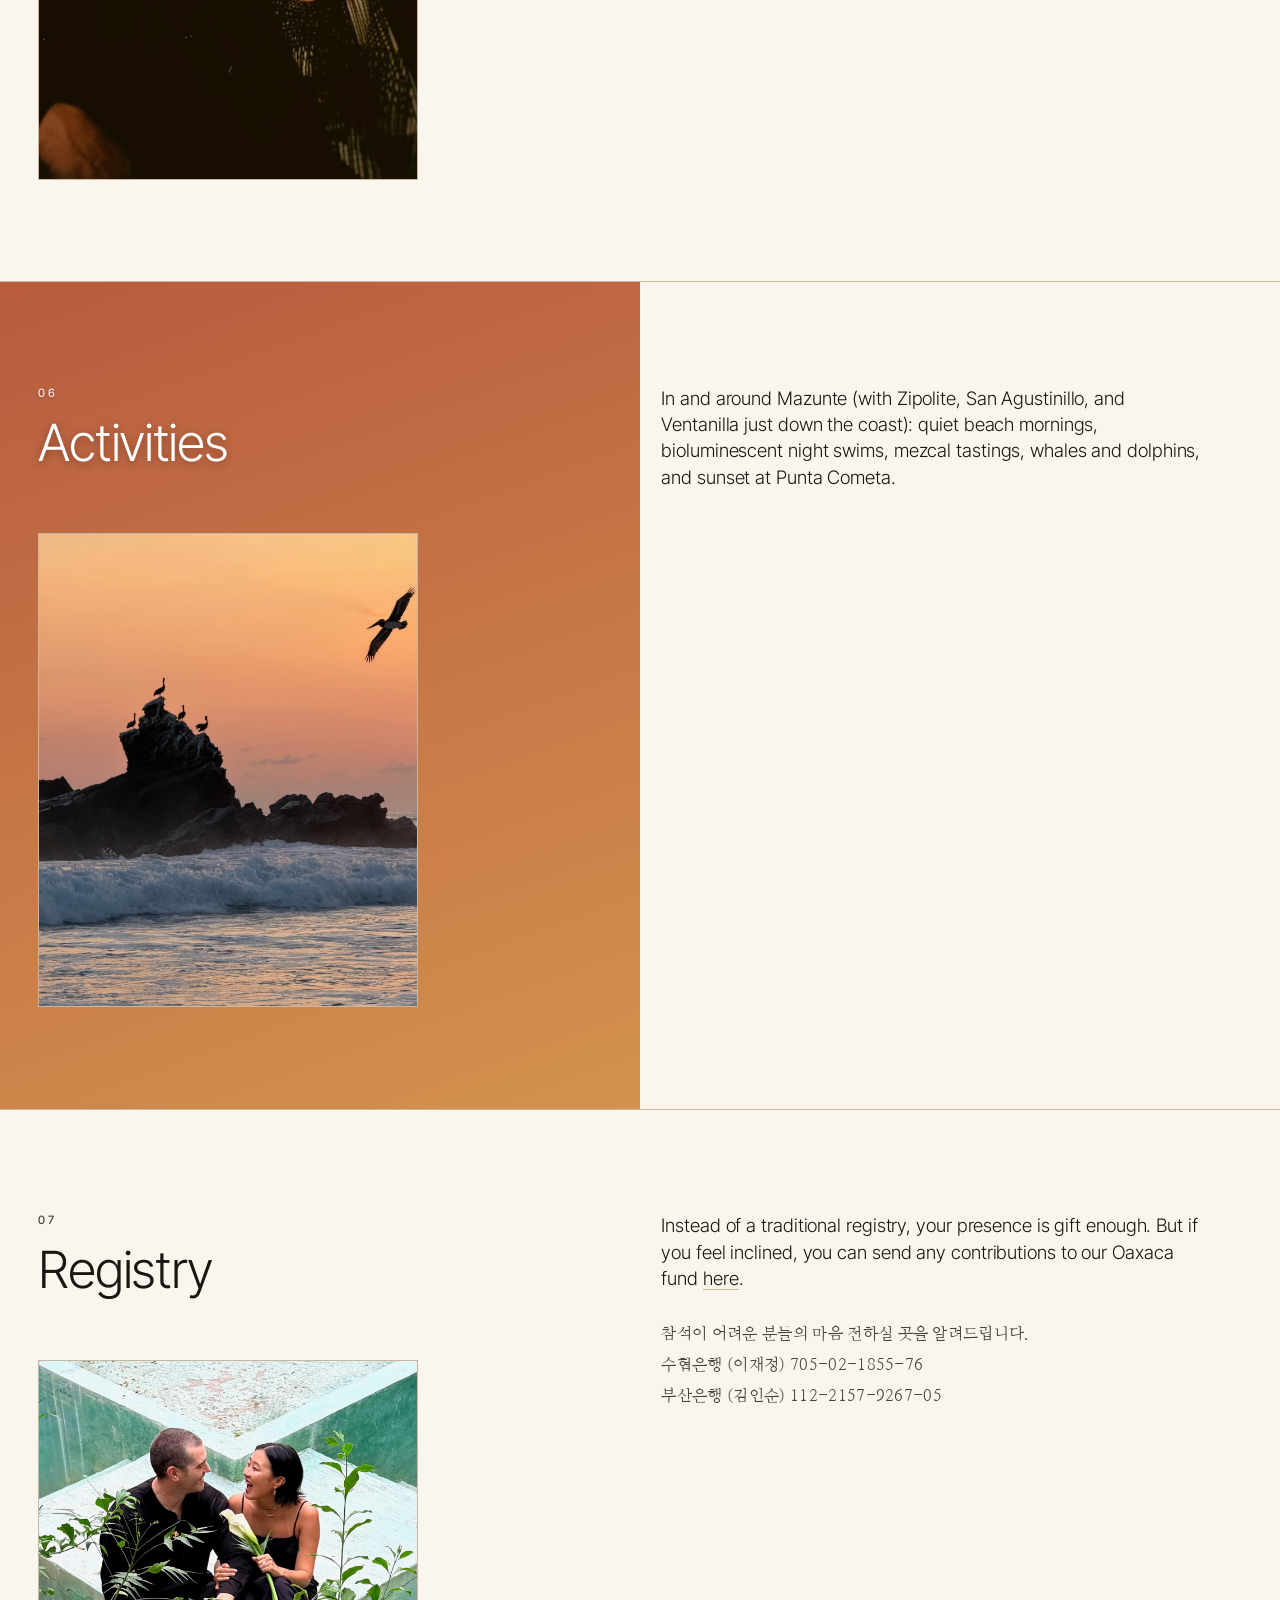
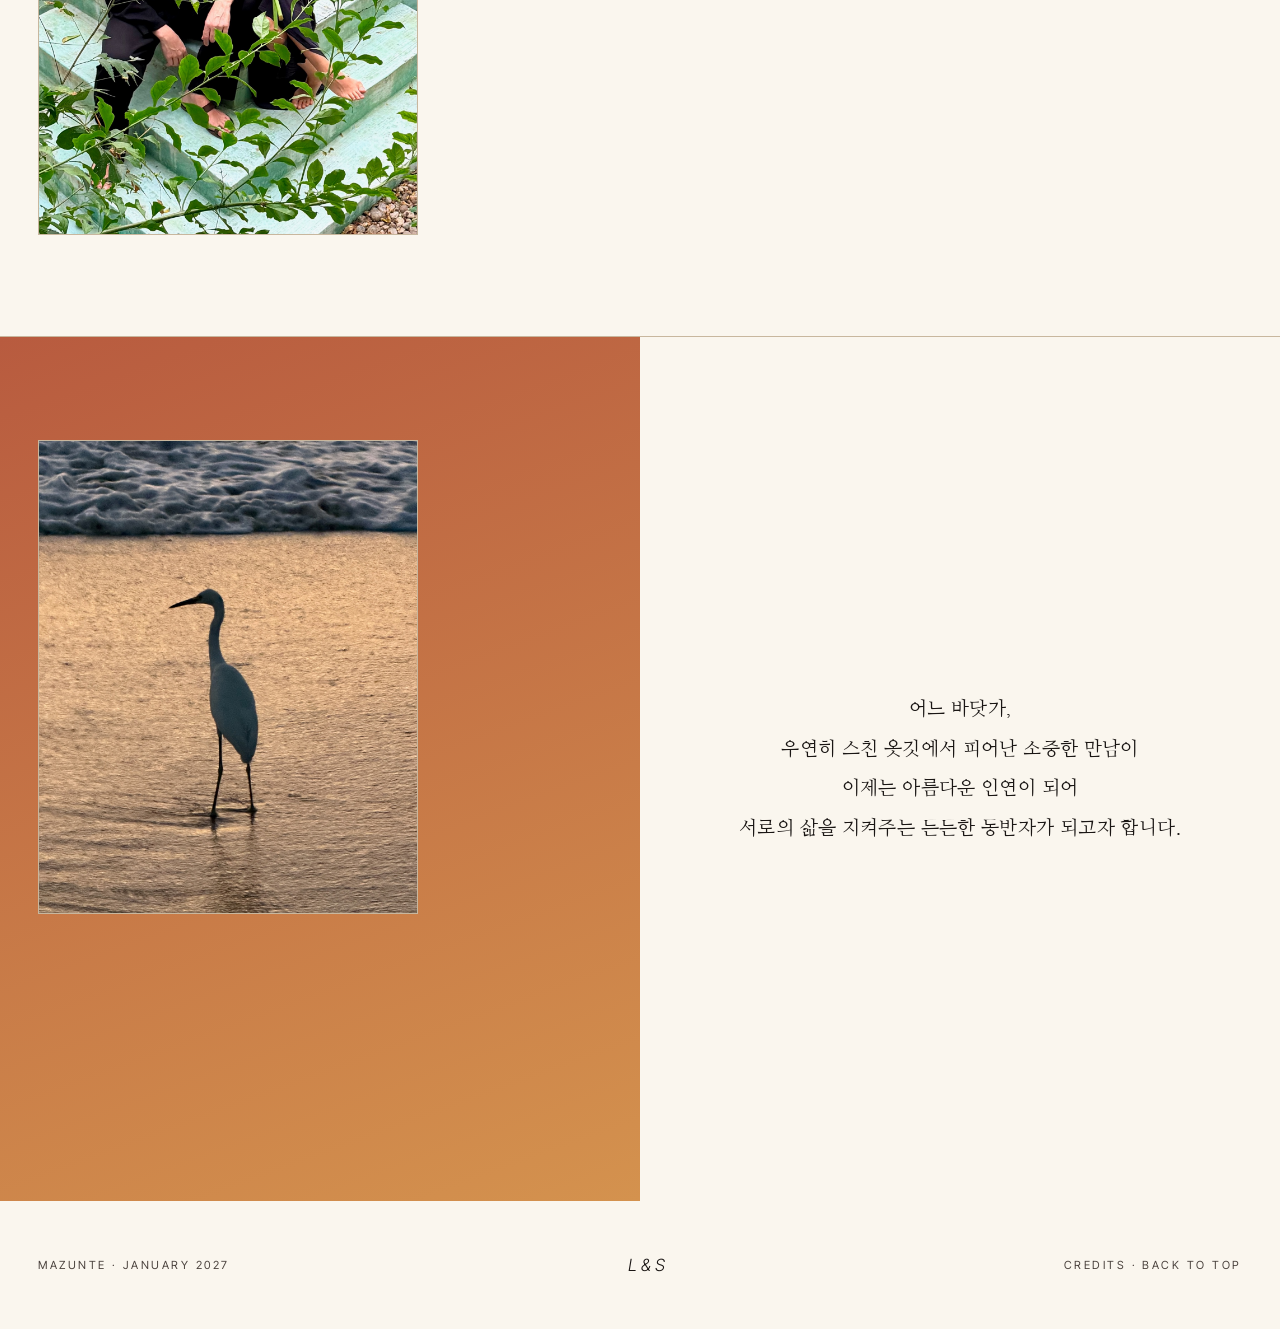
==== commit 0c173122: "Stay: add Cocolia reservations phone and email Co-Authored-By: Claude Opus 5 (1M context) <noreply@a" ====
--- a/index.html
+++ b/index.html
@@ -20,7 +20,10 @@
     <canvas id="hero-canvas" aria-hidden="true"></canvas>
     <div class="hero-overlay">
       <div class="hero-top">
-        <span class="mono">Save&nbsp;the&nbsp;Date</span>
+        <div class="hero-stack">
+          <span class="mono">Save&nbsp;the&nbsp;Date</span>
+          <a class="hero-rsvp" href="#rsvp">RSVP by September 1st</a>
+        </div>
         <span class="mono">Mazunte · Oaxaca · MX</span>
       </div>
 
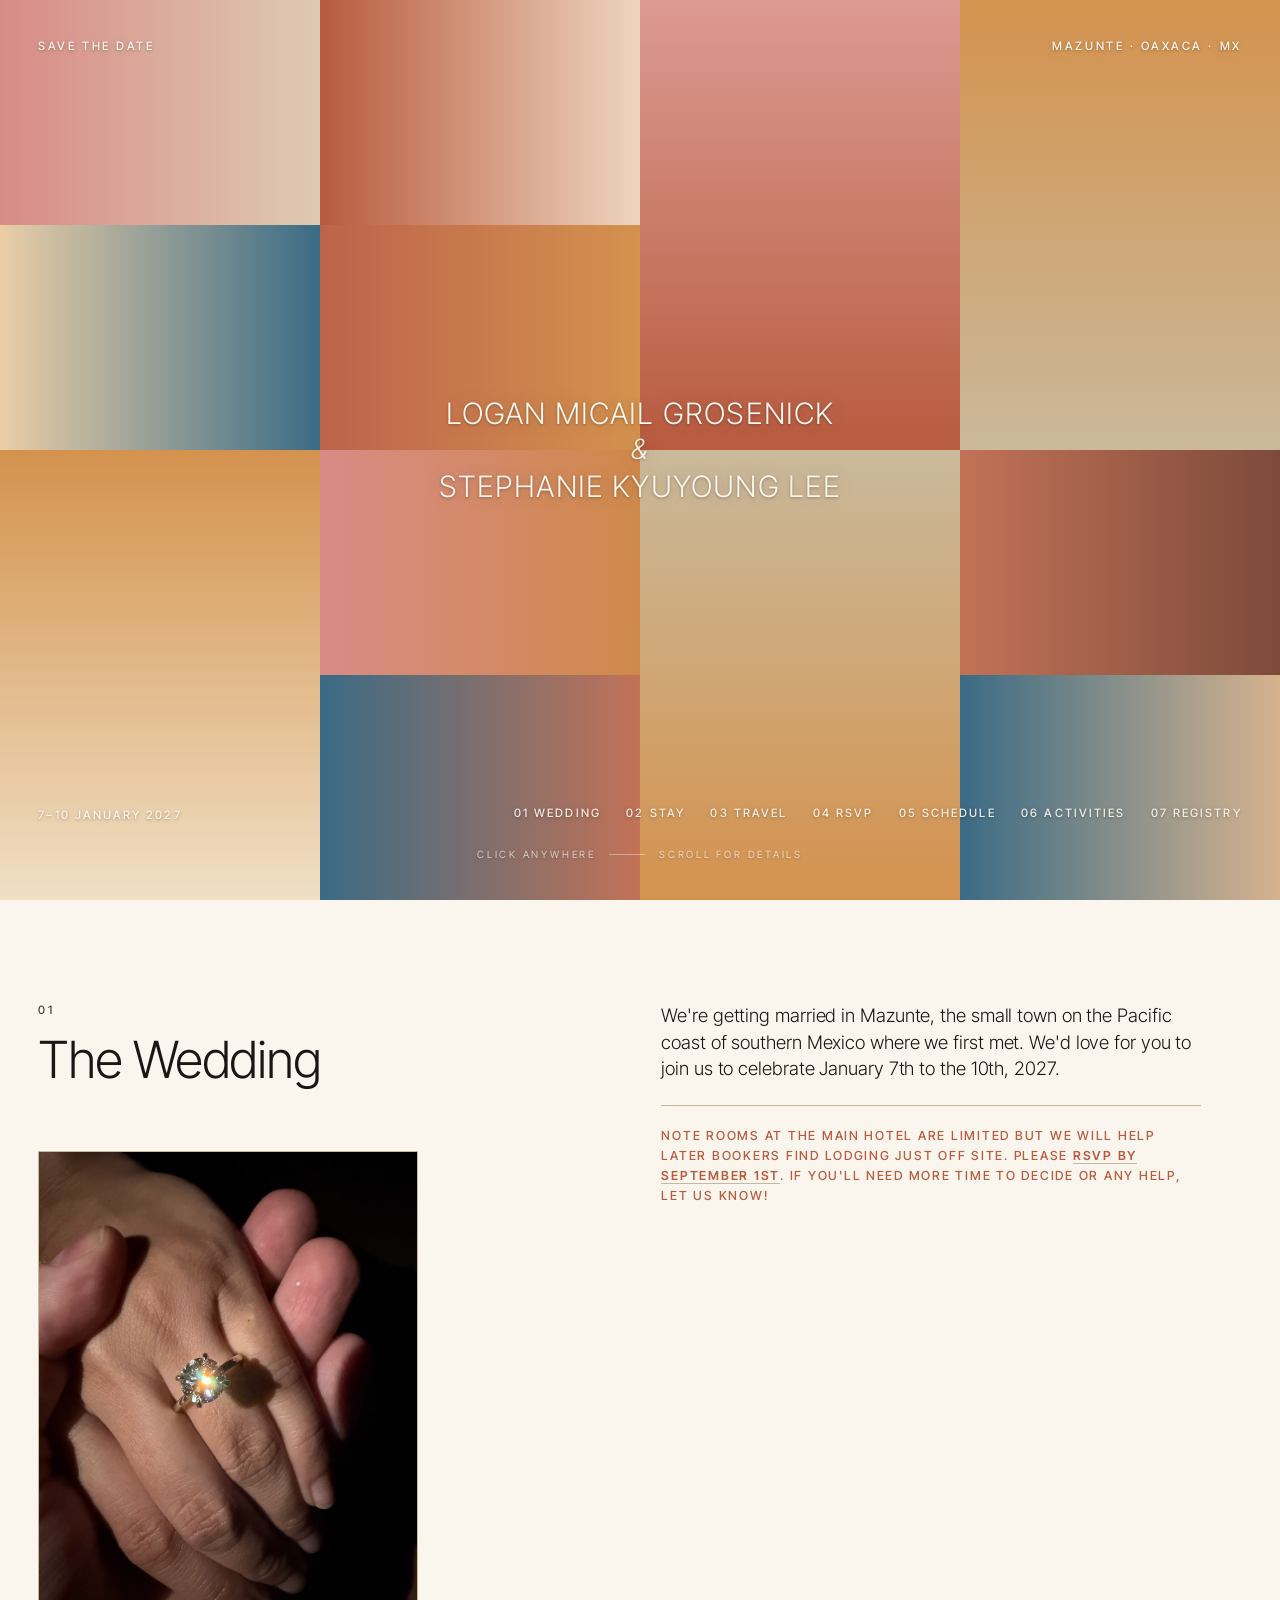
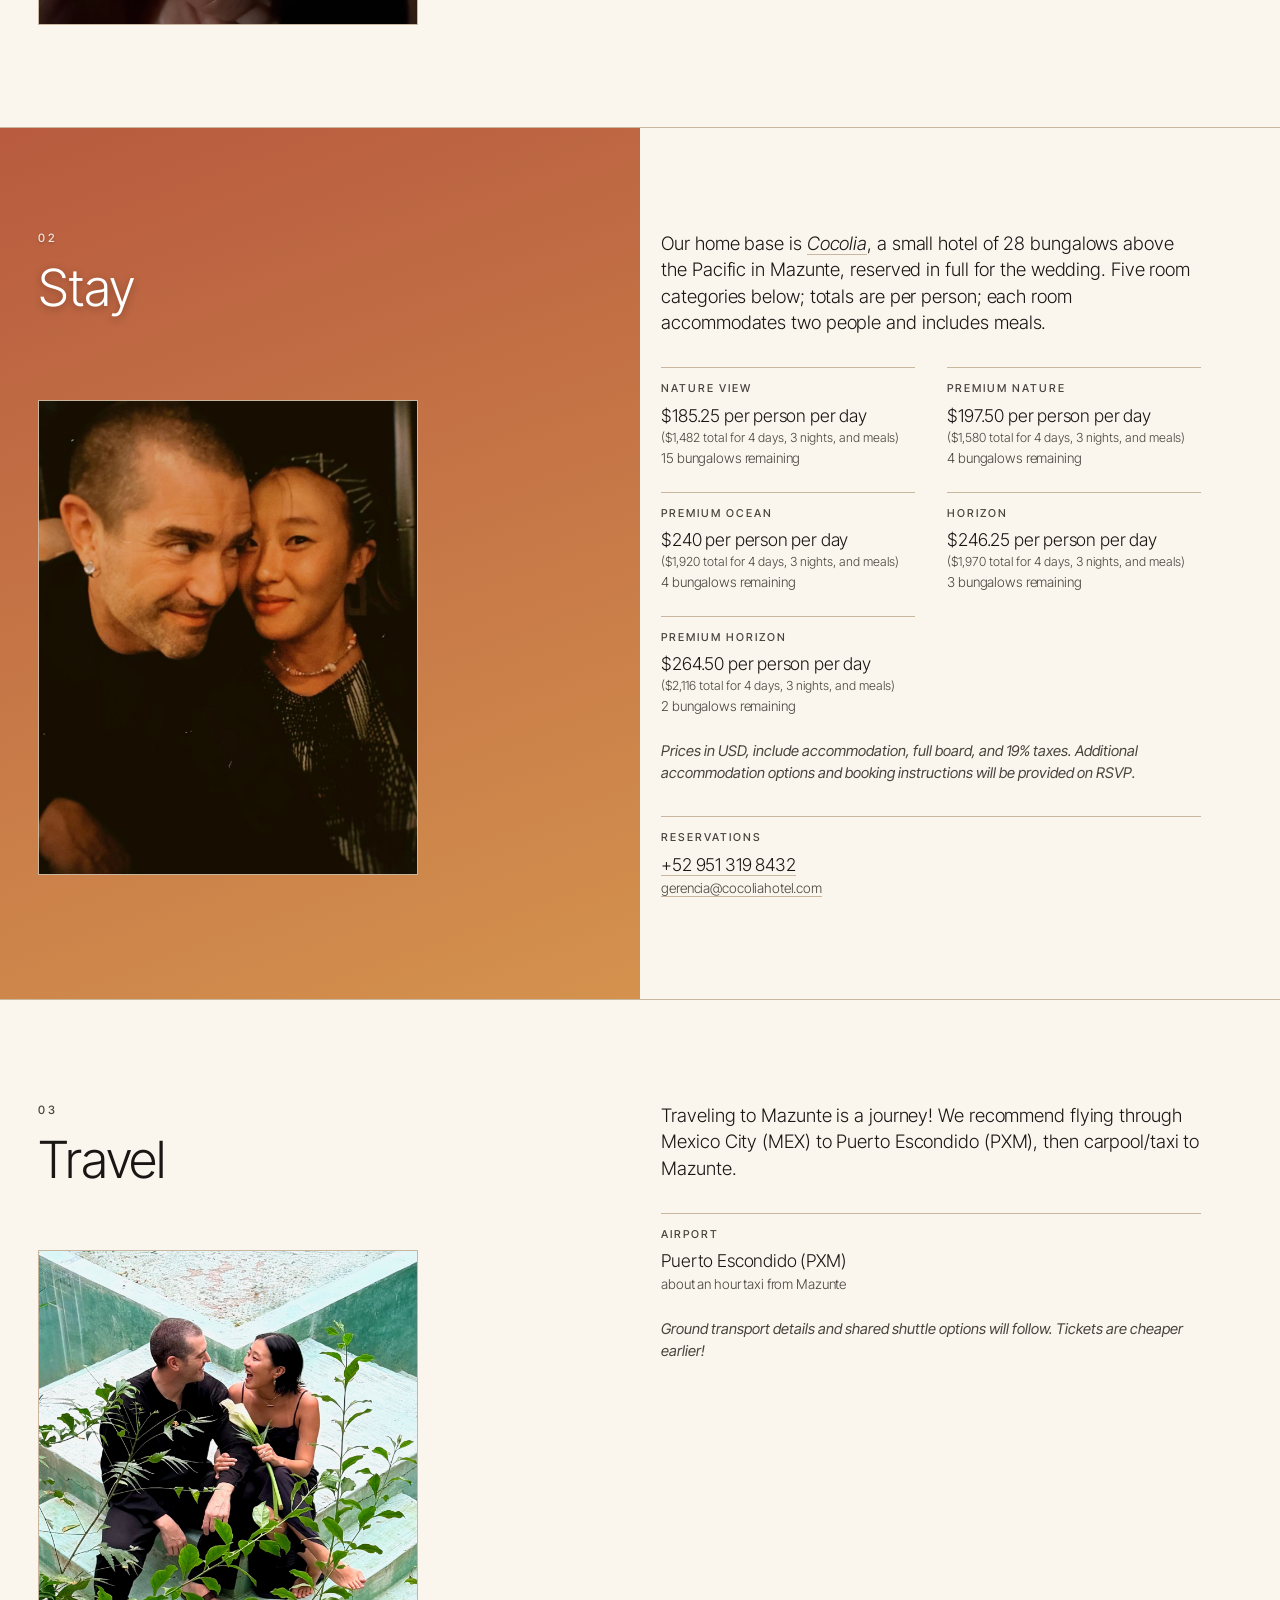
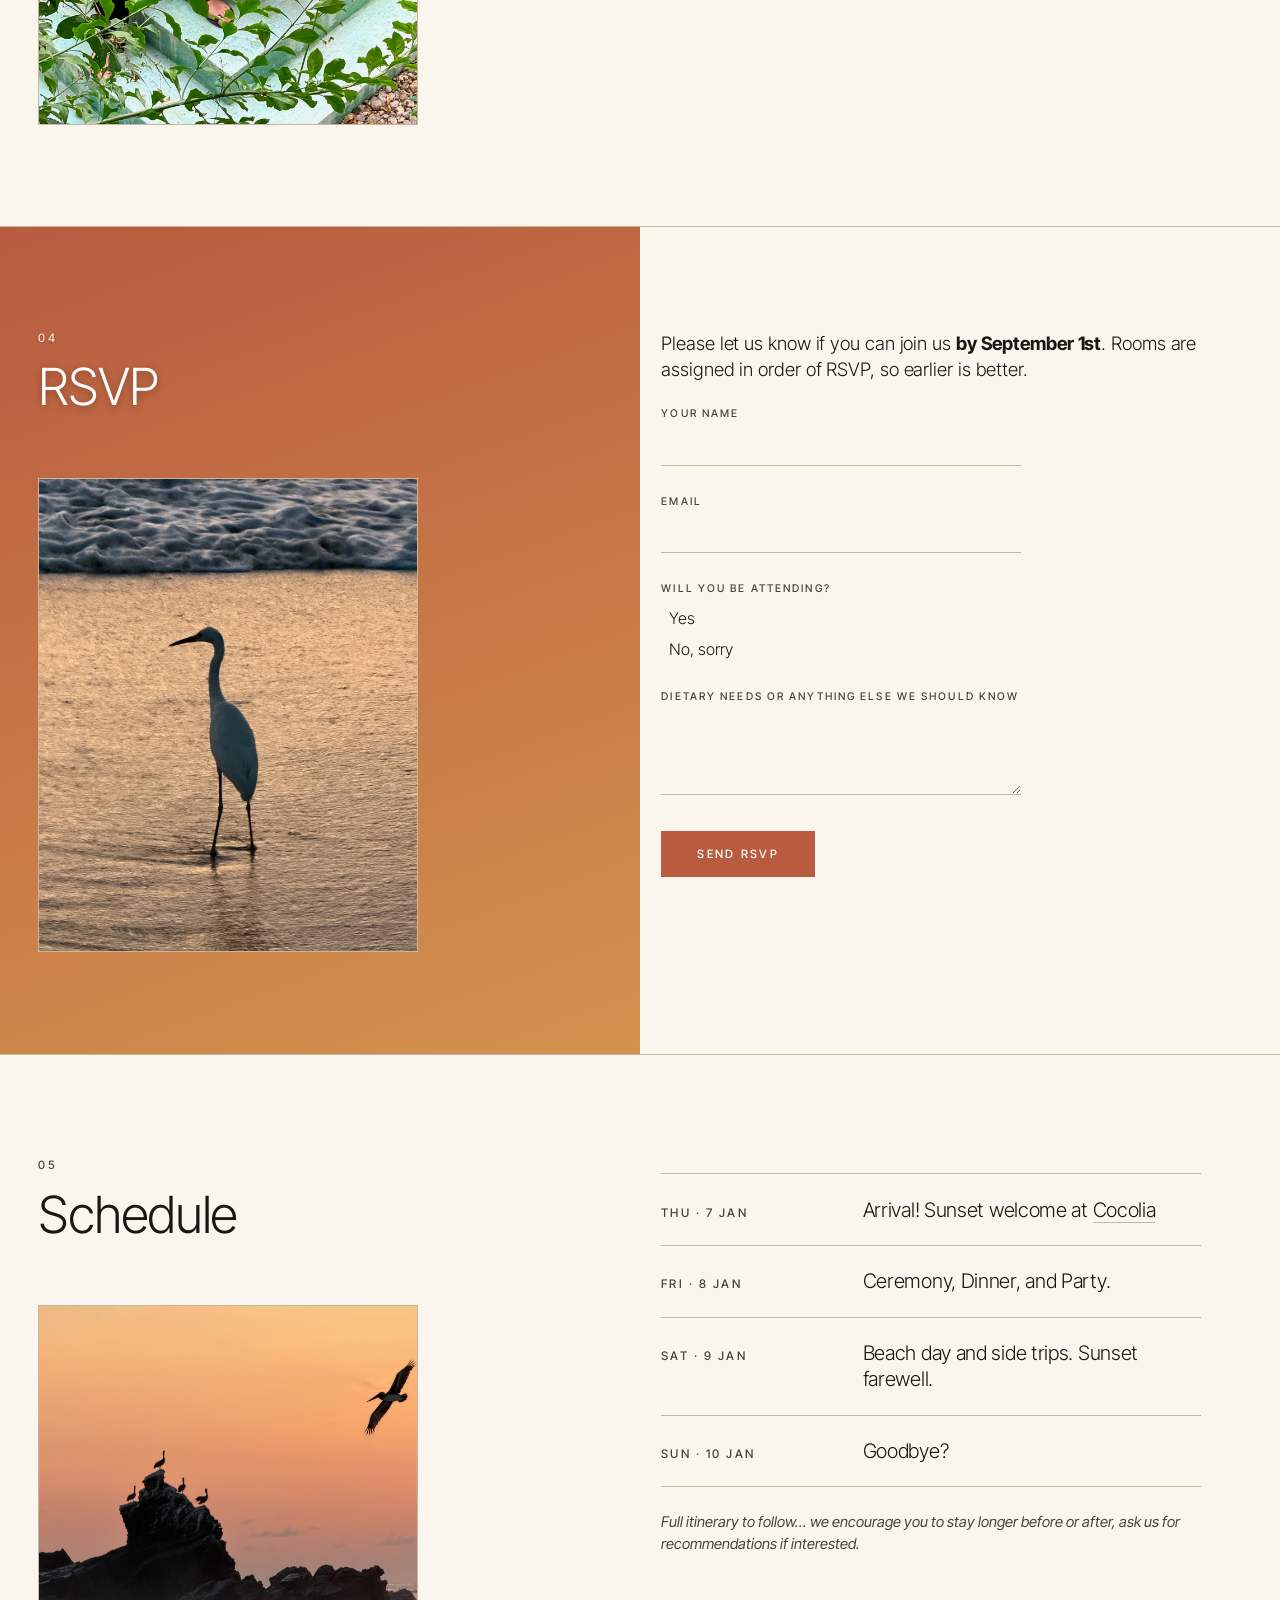
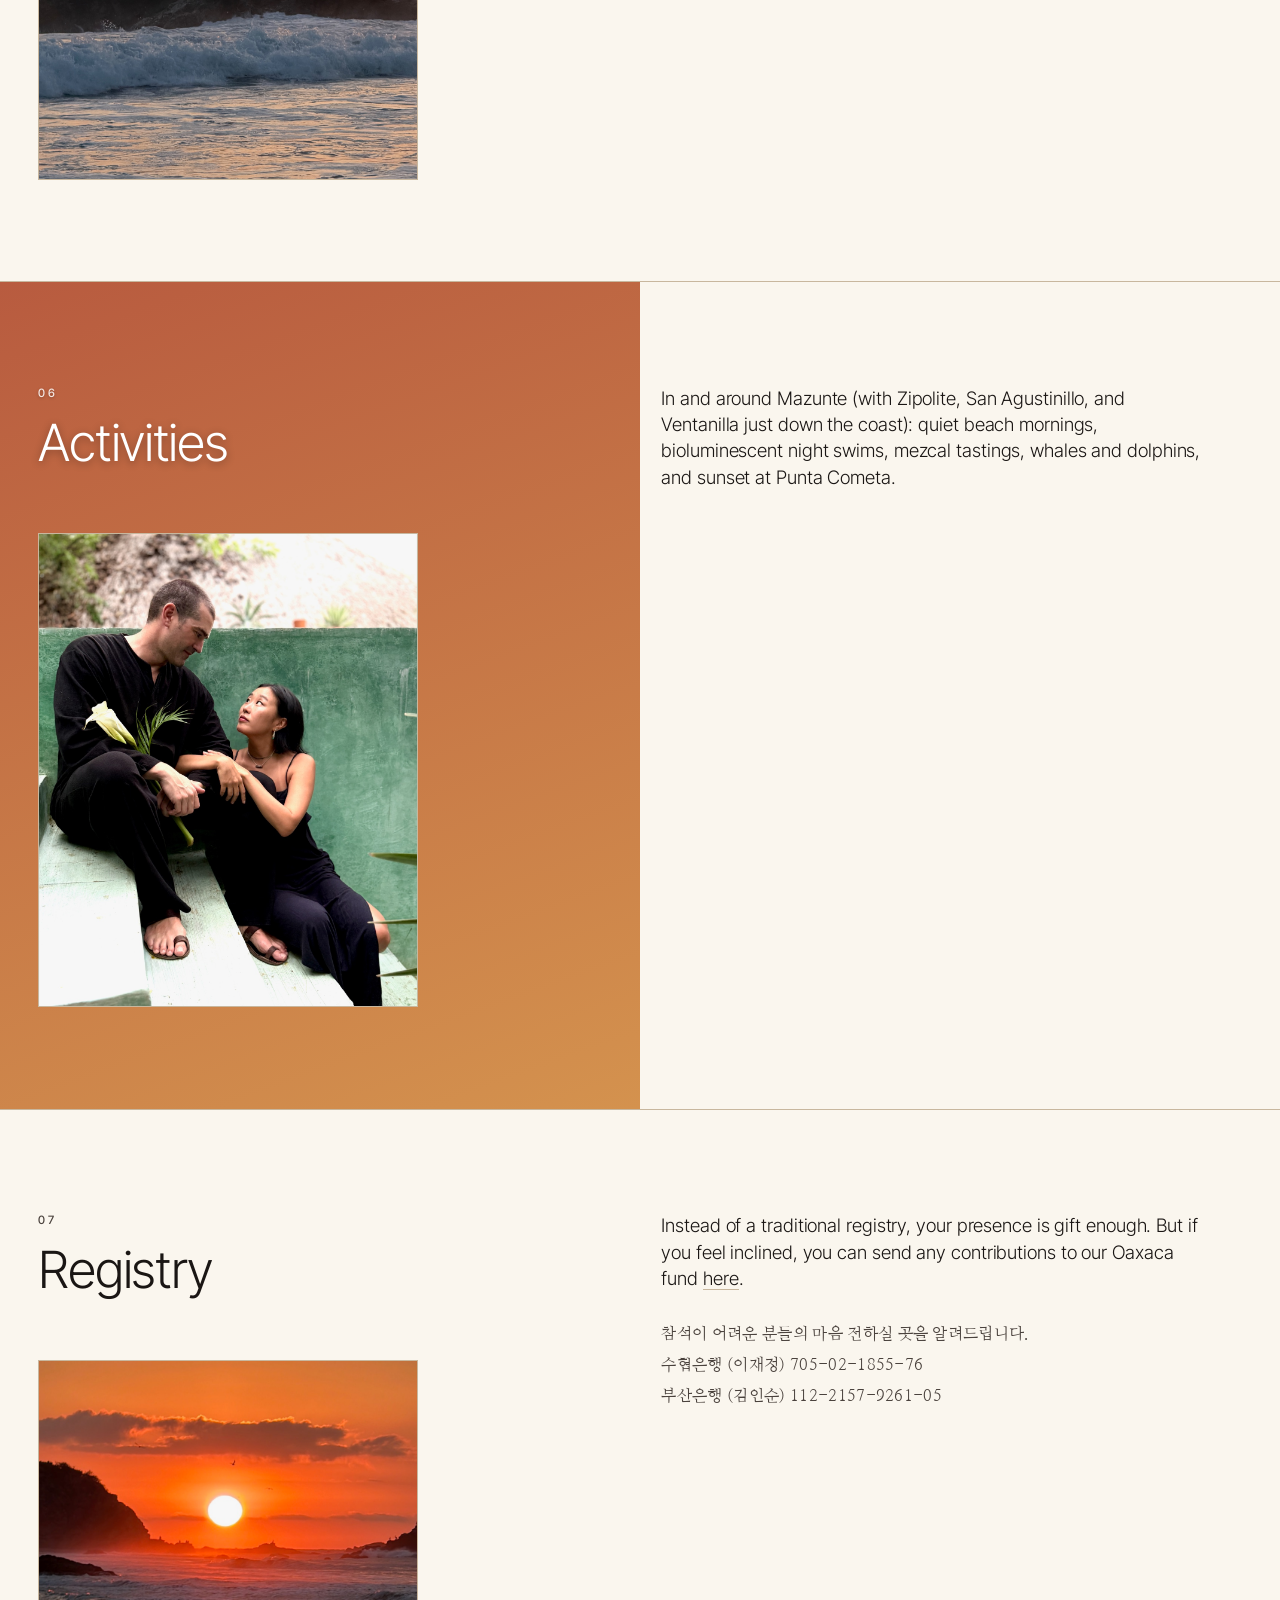
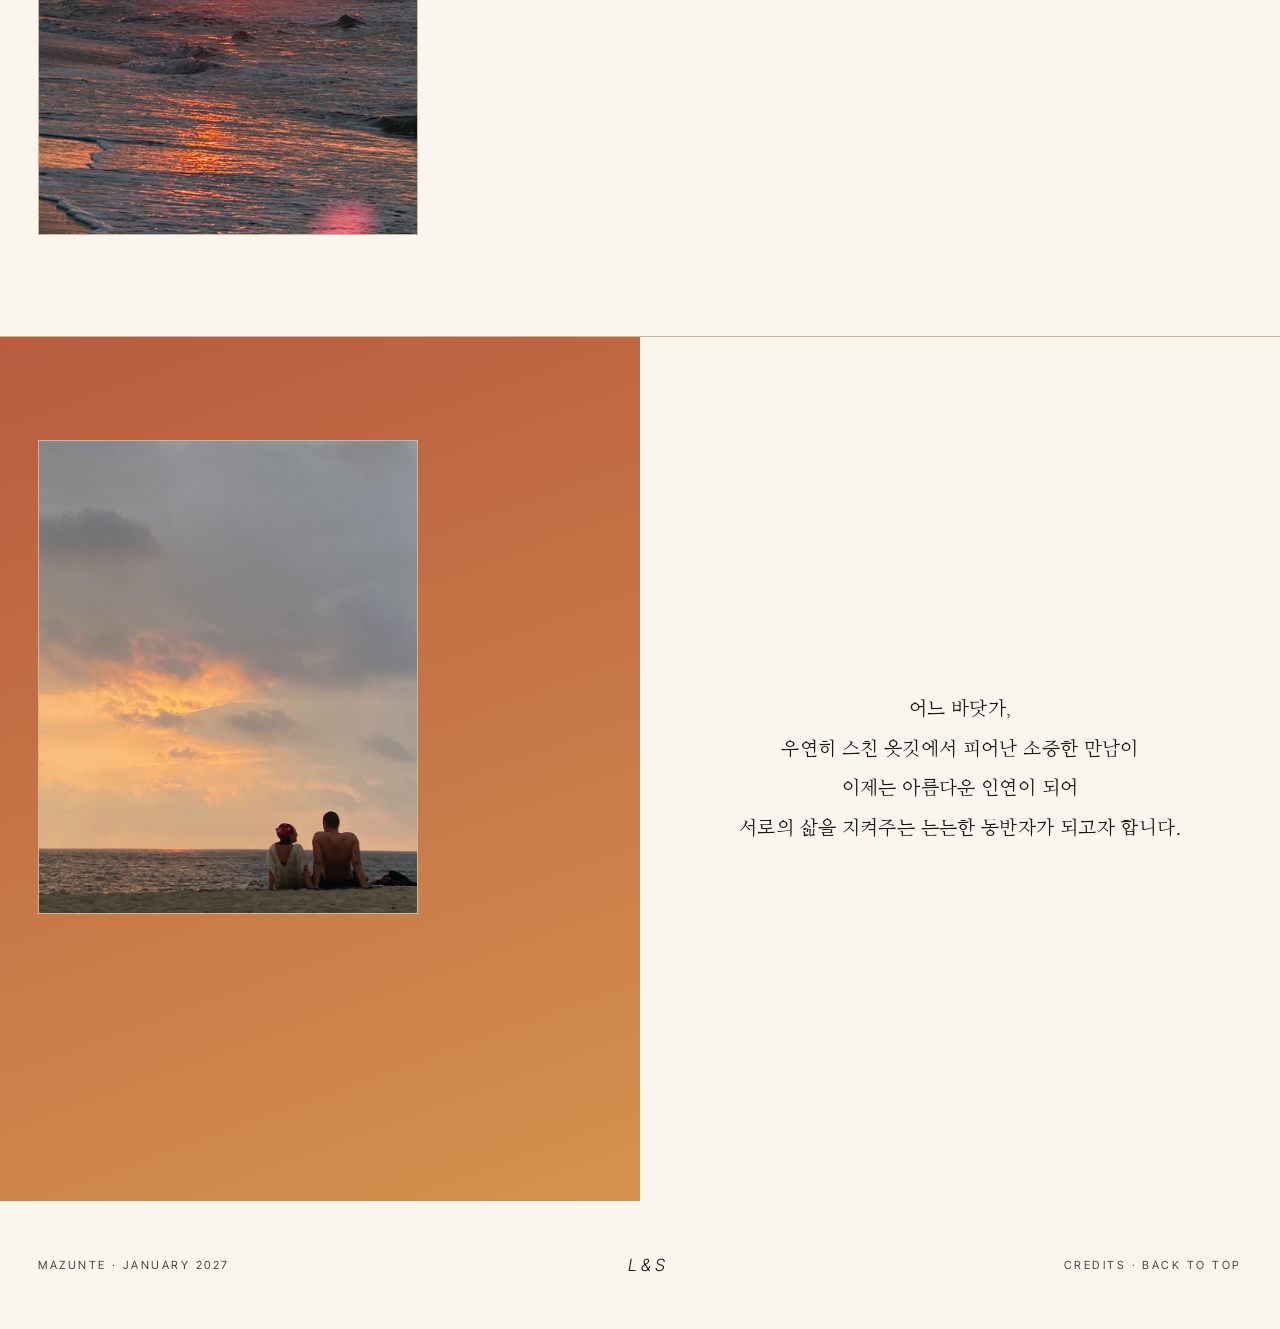
==== commit d571854f: "Registry: correct Busan Bank account number Co-Authored-By: Claude Opus 5 (1M context) <noreply@anth" ====
--- a/index.html
+++ b/index.html
@@ -20,10 +20,7 @@
     <canvas id="hero-canvas" aria-hidden="true"></canvas>
     <div class="hero-overlay">
       <div class="hero-top">
-        <div class="hero-stack">
-          <span class="mono">Save&nbsp;the&nbsp;Date</span>
-          <a class="hero-rsvp" href="#rsvp">RSVP by September 1st</a>
-        </div>
+        <span class="mono">Save&nbsp;the&nbsp;Date</span>
         <span class="mono">Mazunte · Oaxaca · MX</span>
       </div>
 
@@ -254,7 +251,7 @@
       </figure>
       <div class="section-body">
         <p class="lead">Instead of a traditional registry, your presence is gift enough. But if you feel inclined, you can send any contributions to our Oaxaca fund <a href="gifts.html">here</a>.</p>
-        <p class="registry-ko" lang="ko">참석이 어려운 분들의 마음 전하실 곳을 알려드립니다.<br>수협은행 (이재정) 705-02-1855-76<br>부산은행 (김인순) 112-2157-9267-05</p>
+        <p class="registry-ko" lang="ko">참석이 어려운 분들의 마음 전하실 곳을 알려드립니다.<br>수협은행 (이재정) 705-02-1855-76<br>부산은행 (김인순) 112-2157-9261-05</p>
       </div>
     </section>
 
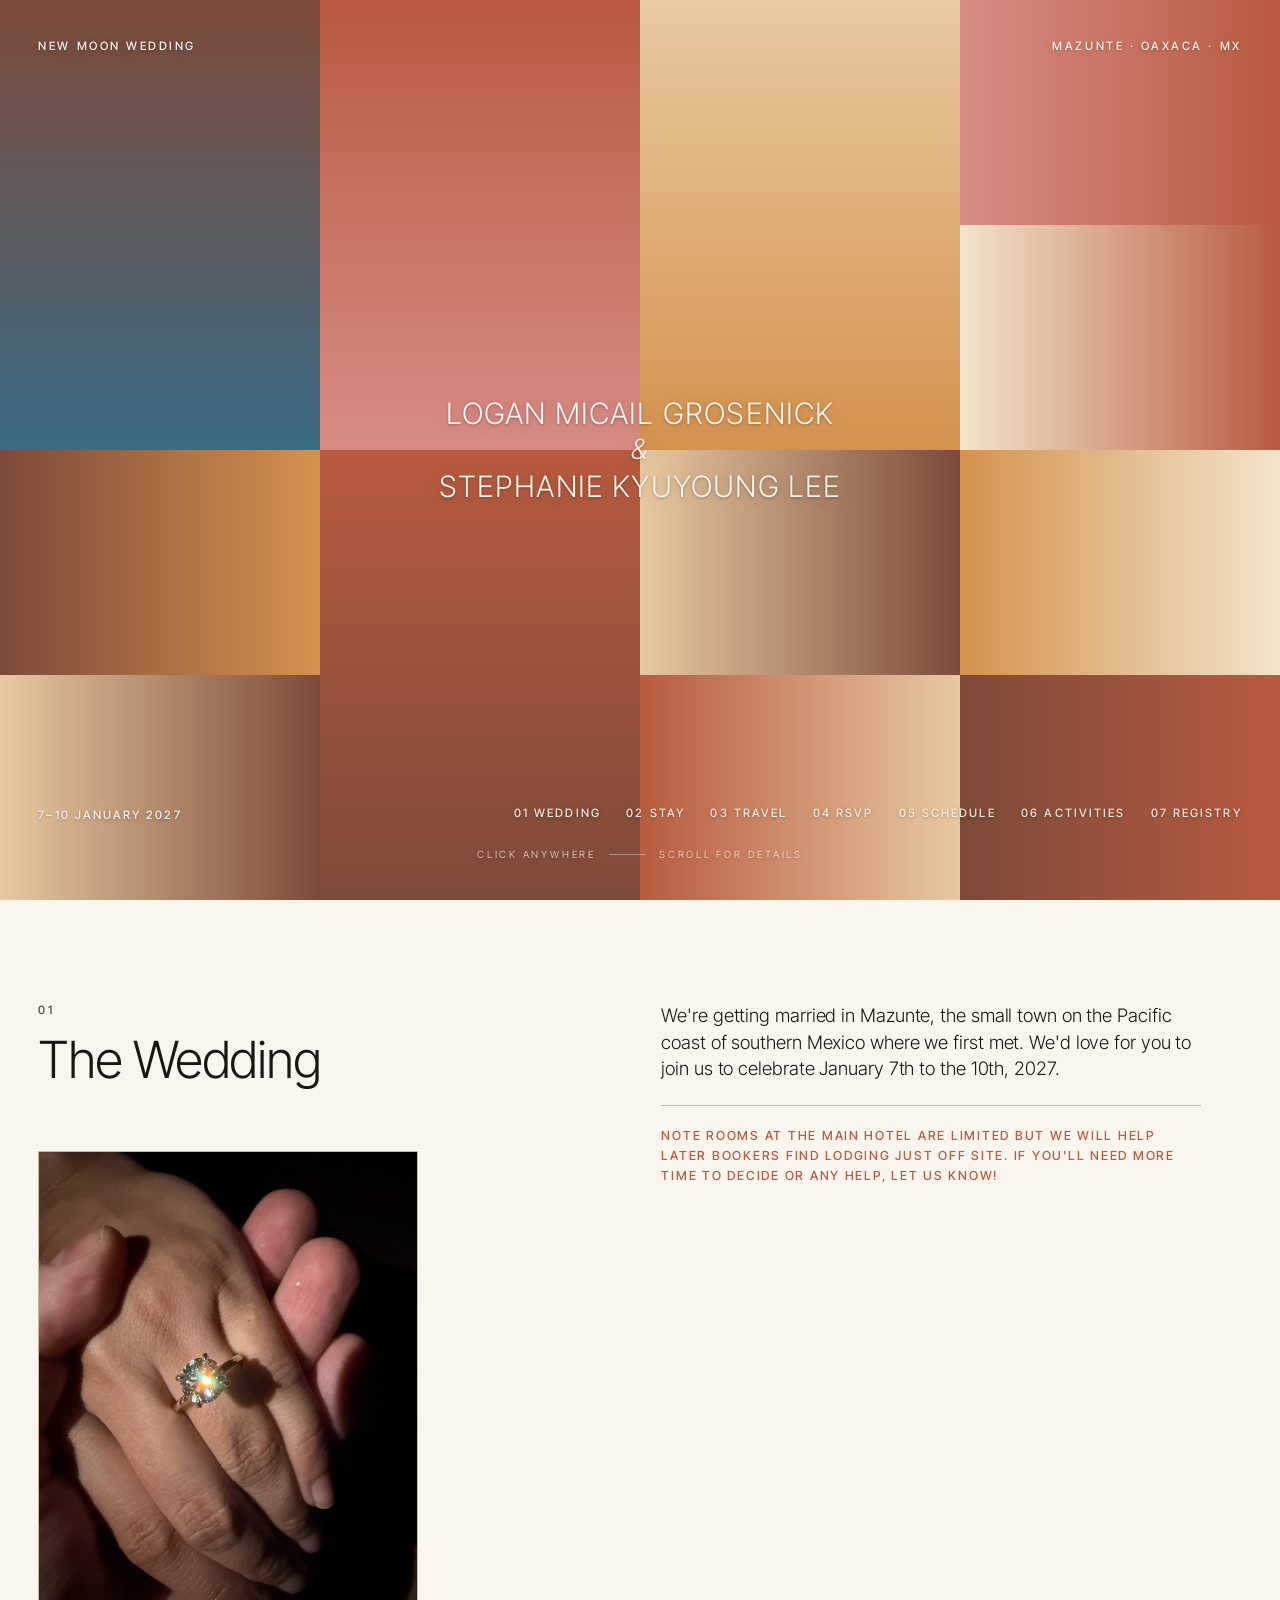
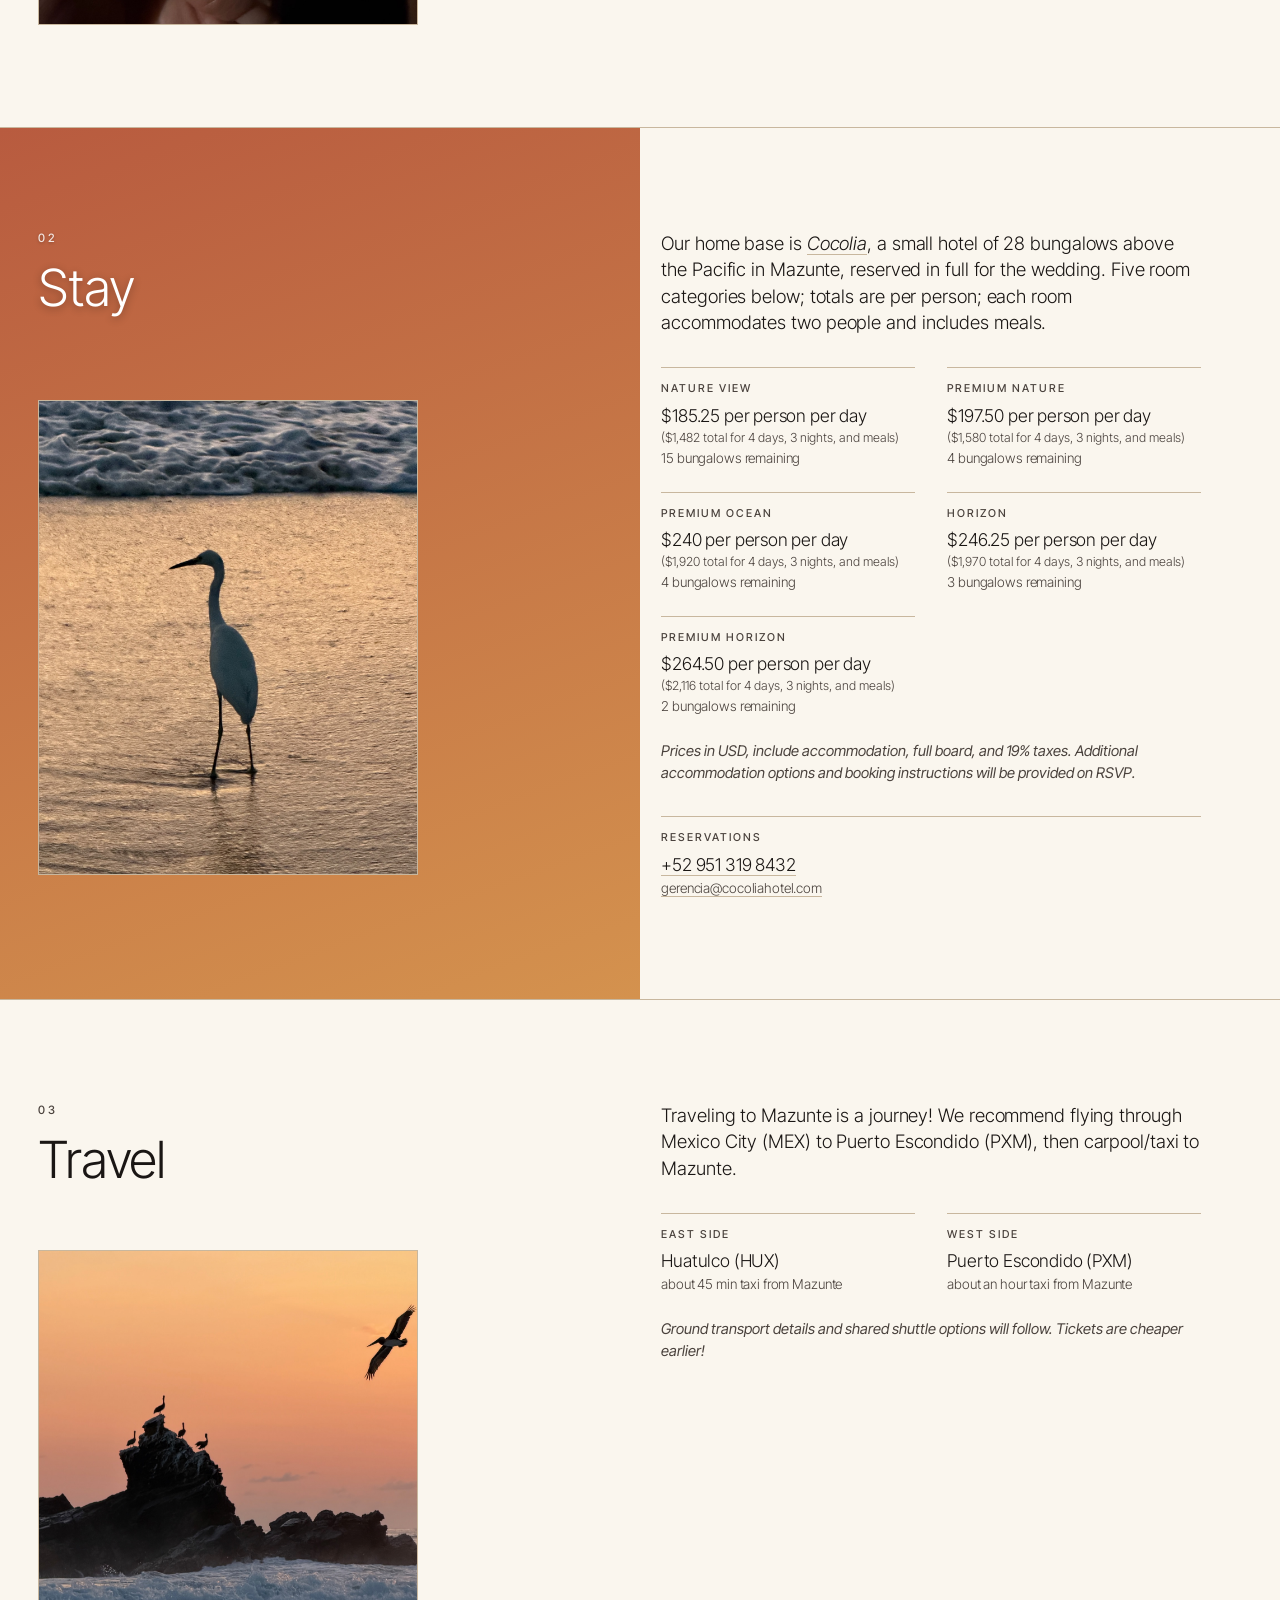
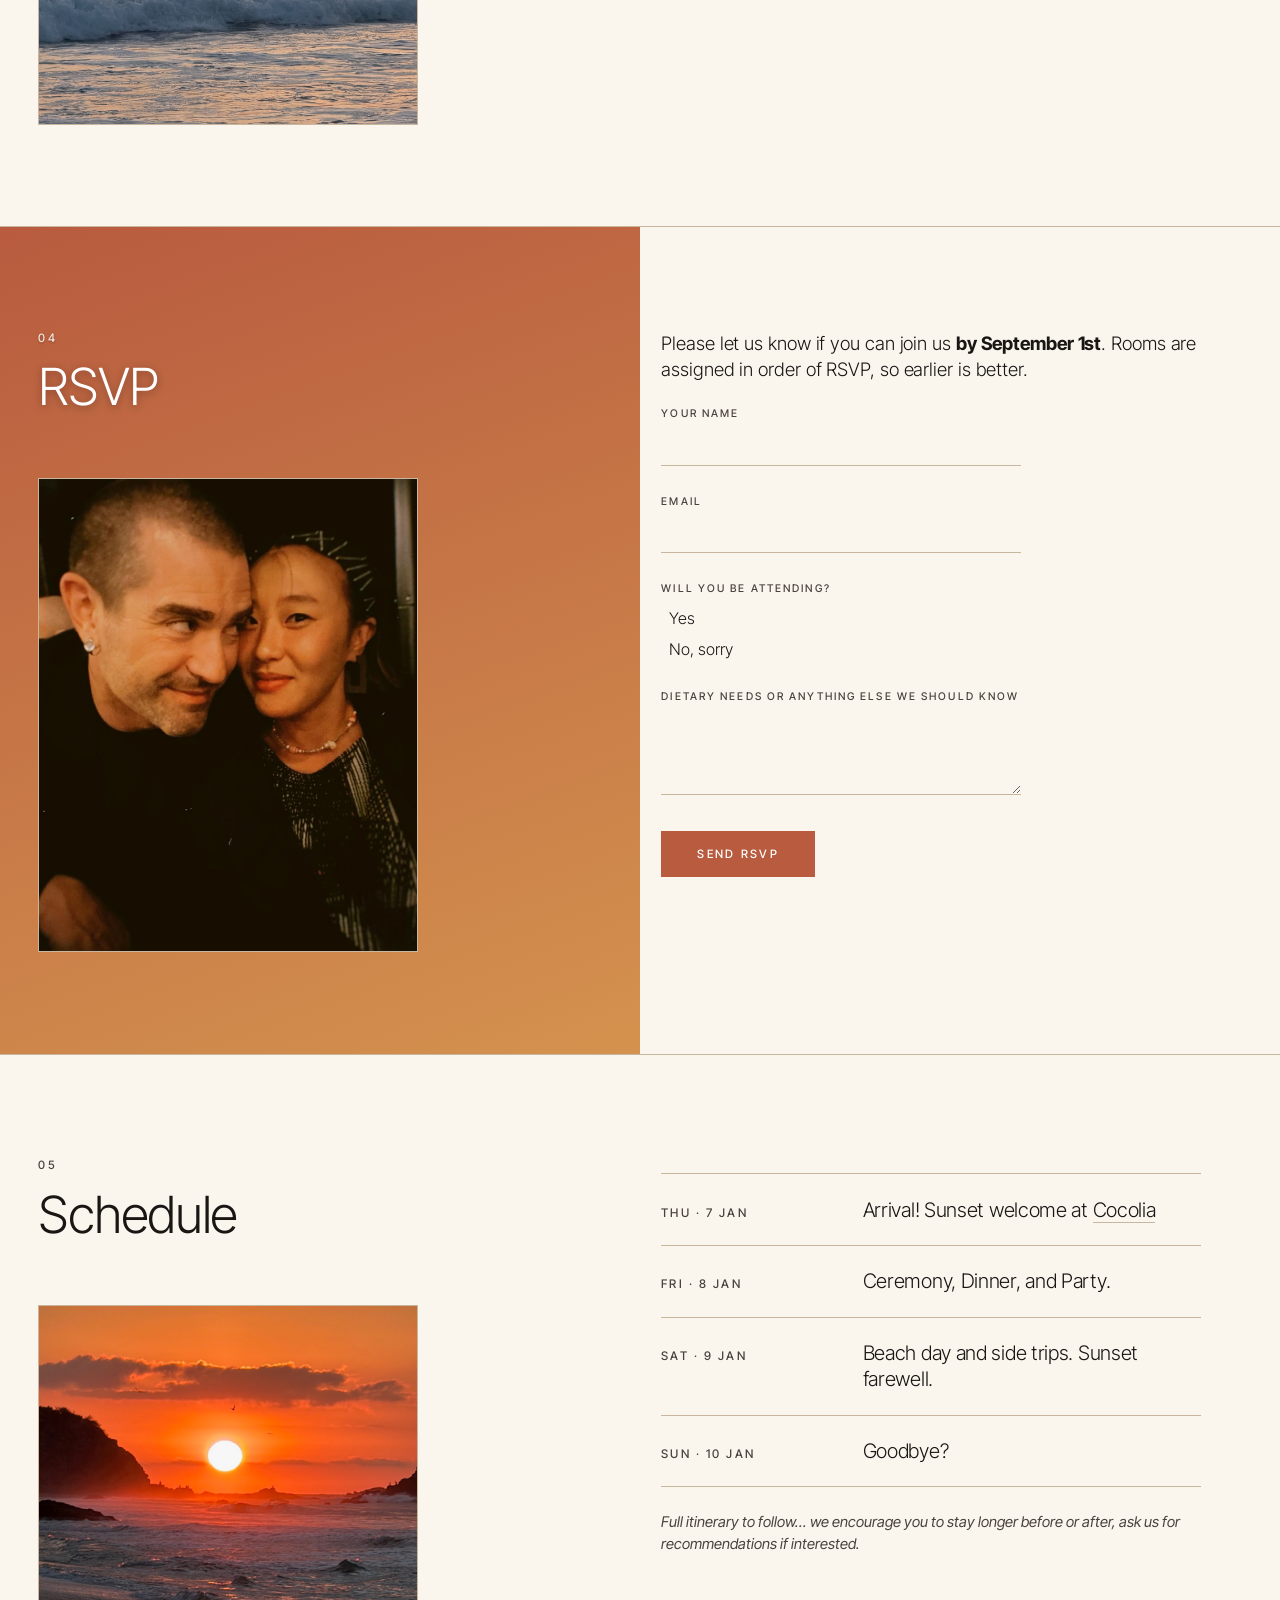
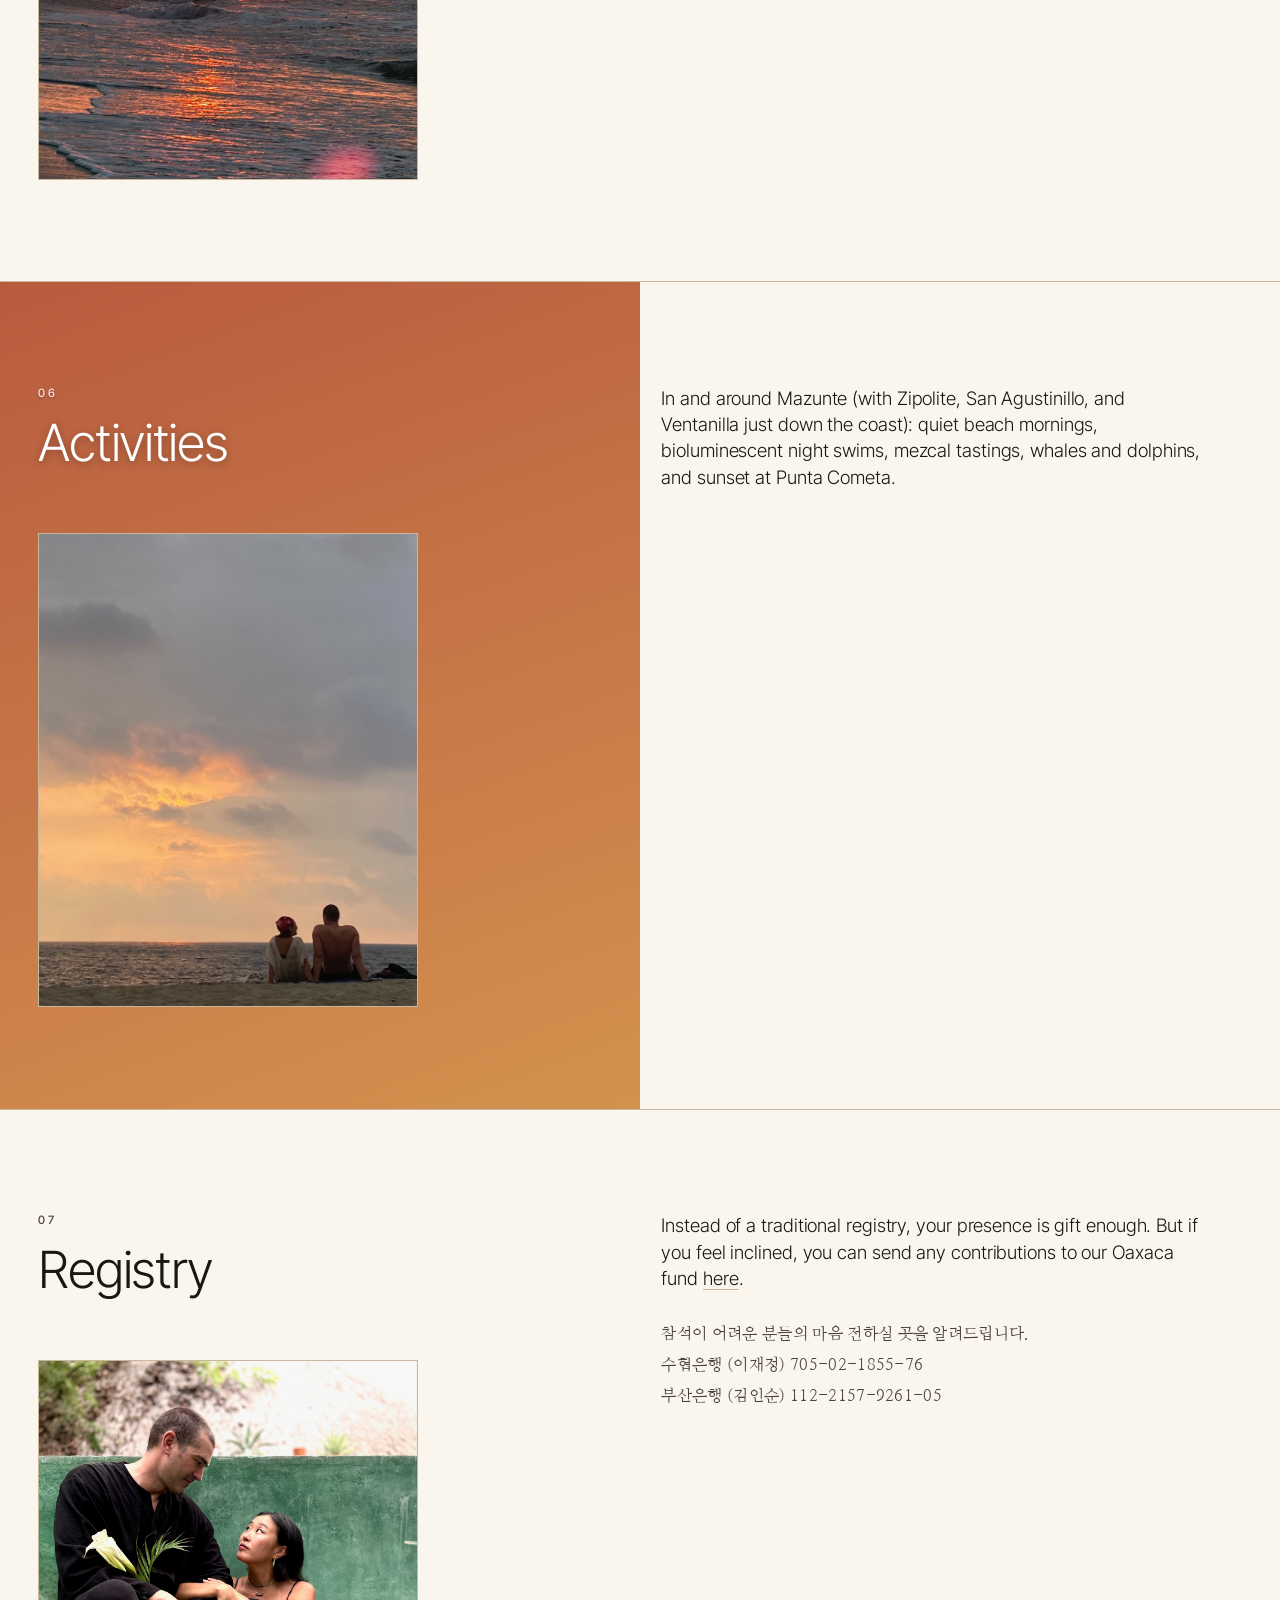
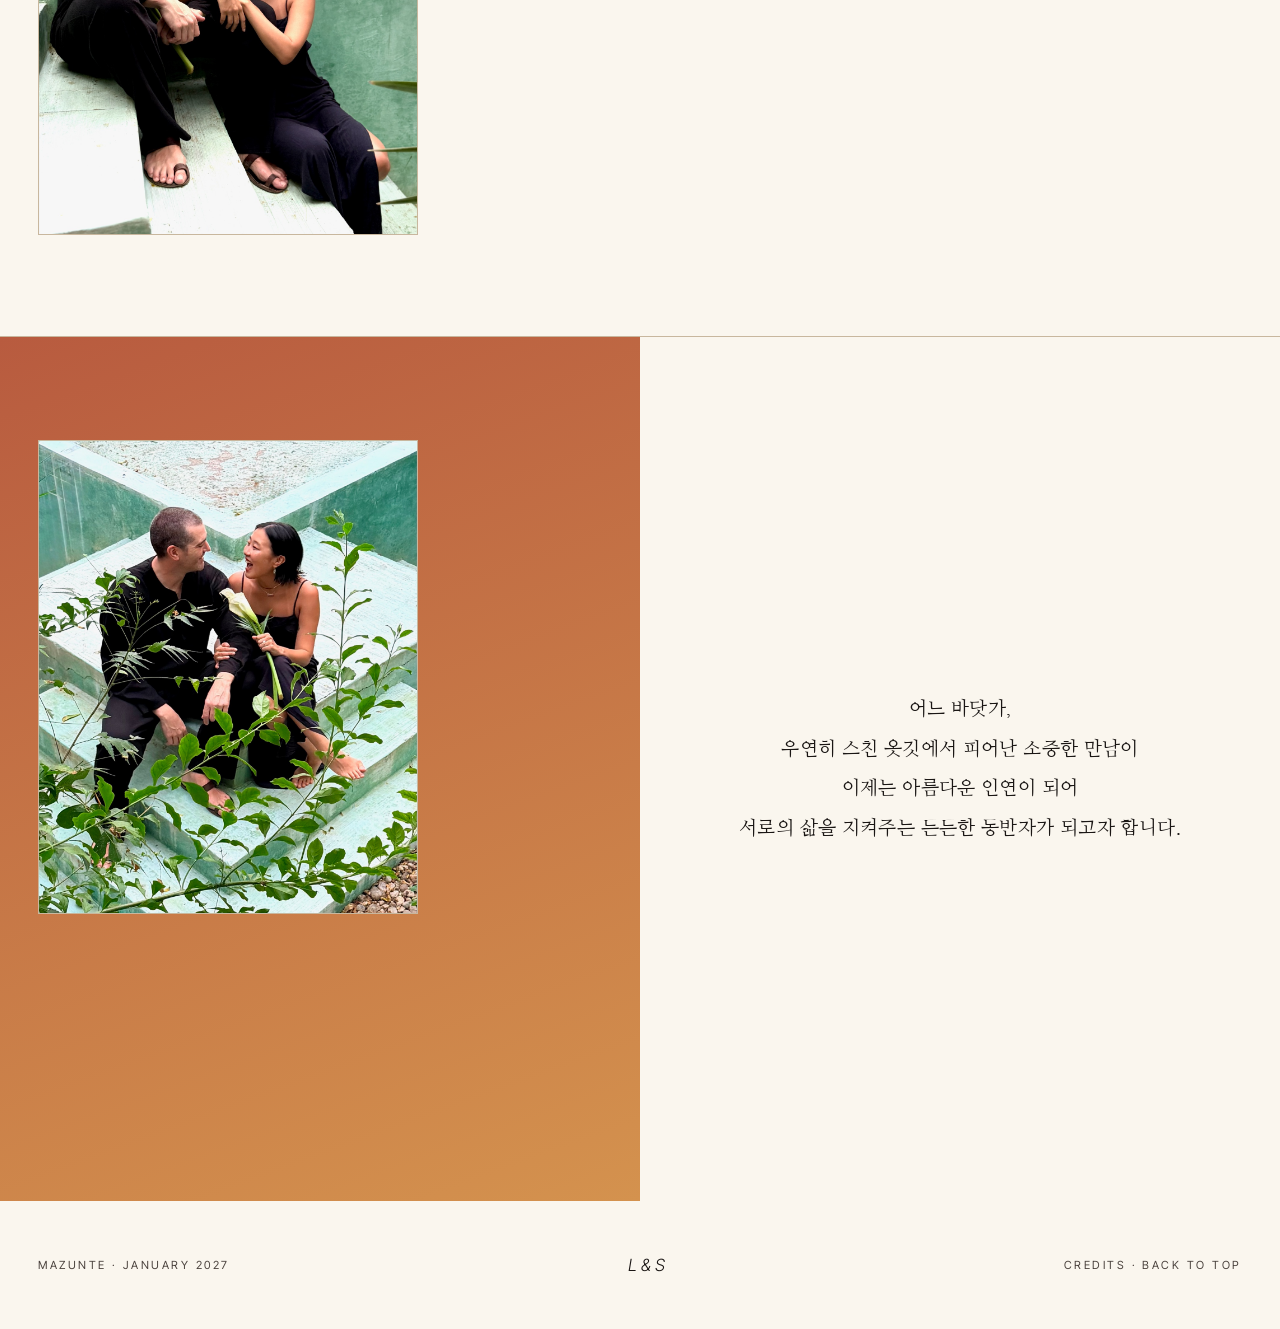
==== commit b98a68f1: "Site: New Moon Wedding label, drop RSVP deadline line, restore HUX - Hero top-left label reads "New " ====
--- a/index.html
+++ b/index.html
@@ -20,7 +20,7 @@
     <canvas id="hero-canvas" aria-hidden="true"></canvas>
     <div class="hero-overlay">
       <div class="hero-top">
-        <span class="mono">Save&nbsp;the&nbsp;Date</span>
+        <span class="mono">New&nbsp;Moon&nbsp;Wedding</span>
         <span class="mono">Mazunte · Oaxaca · MX</span>
       </div>
 
@@ -67,7 +67,7 @@
       </figure>
       <div class="section-body">
         <p class="lead">We're getting married in Mazunte, the small town on the Pacific coast of southern Mexico where we first met. We'd love for you to join us to celebrate January 7th to the 10th, 2027.</p>
-        <p class="rsvp-call">Note rooms at the main hotel are limited but we will help later bookers find lodging just off site. Please <a href="#rsvp"><strong>RSVP by September 1st</strong></a>. If you'll need more time to decide or any help, let us know!</p>
+        <p class="rsvp-call">Note rooms at the main hotel are limited but we will help later bookers find lodging just off site. If you'll need more time to decide or any help, let us know!</p>
       </div>
     </section>
 
@@ -134,7 +134,12 @@
         <p class="lead">Traveling to Mazunte is a journey! We recommend flying through Mexico City (MEX) to Puerto Escondido (PXM), then carpool/taxi to Mazunte.</p>
         <dl class="info-grid">
           <div>
-            <dt>Airport</dt>
+            <dt>East side</dt>
+            <dd>Huatulco (HUX)</dd>
+            <dd class="dd-sub">about 45 min taxi from Mazunte</dd>
+          </div>
+          <div>
+            <dt>West side</dt>
             <dd>Puerto Escondido (PXM)</dd>
             <dd class="dd-sub">about an hour taxi from Mazunte</dd>
           </div>
--- a/style.css
+++ b/style.css
@@ -103,7 +103,7 @@
   gap: 1rem;
   flex-wrap: wrap;
 }
-/* top-align so "Save the Date" (top of the left stack) sits on the same
+/* top-align so "New Moon Wedding" (top of the left stack) sits on the same
    line as the single-line "Mazunte · Oaxaca · MX" label on the right */
 .hero-top { align-items: flex-start; }
 
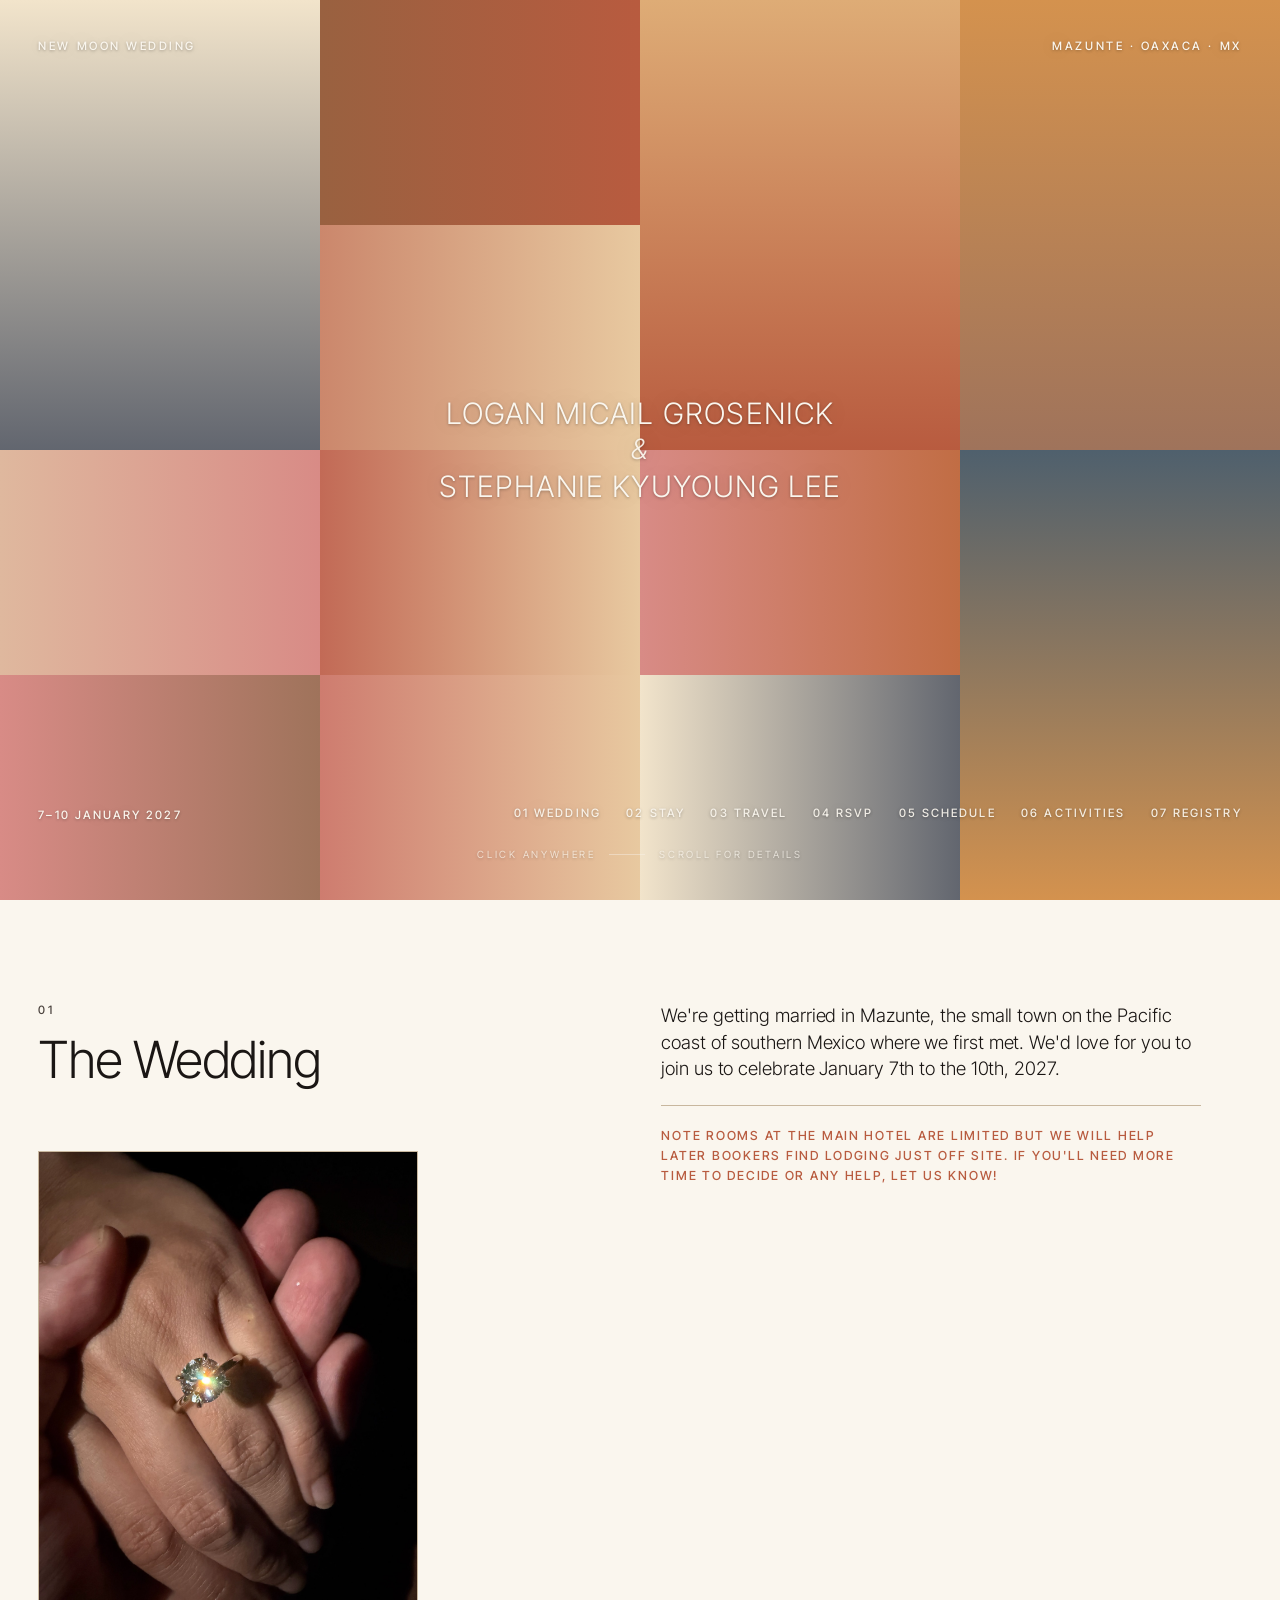
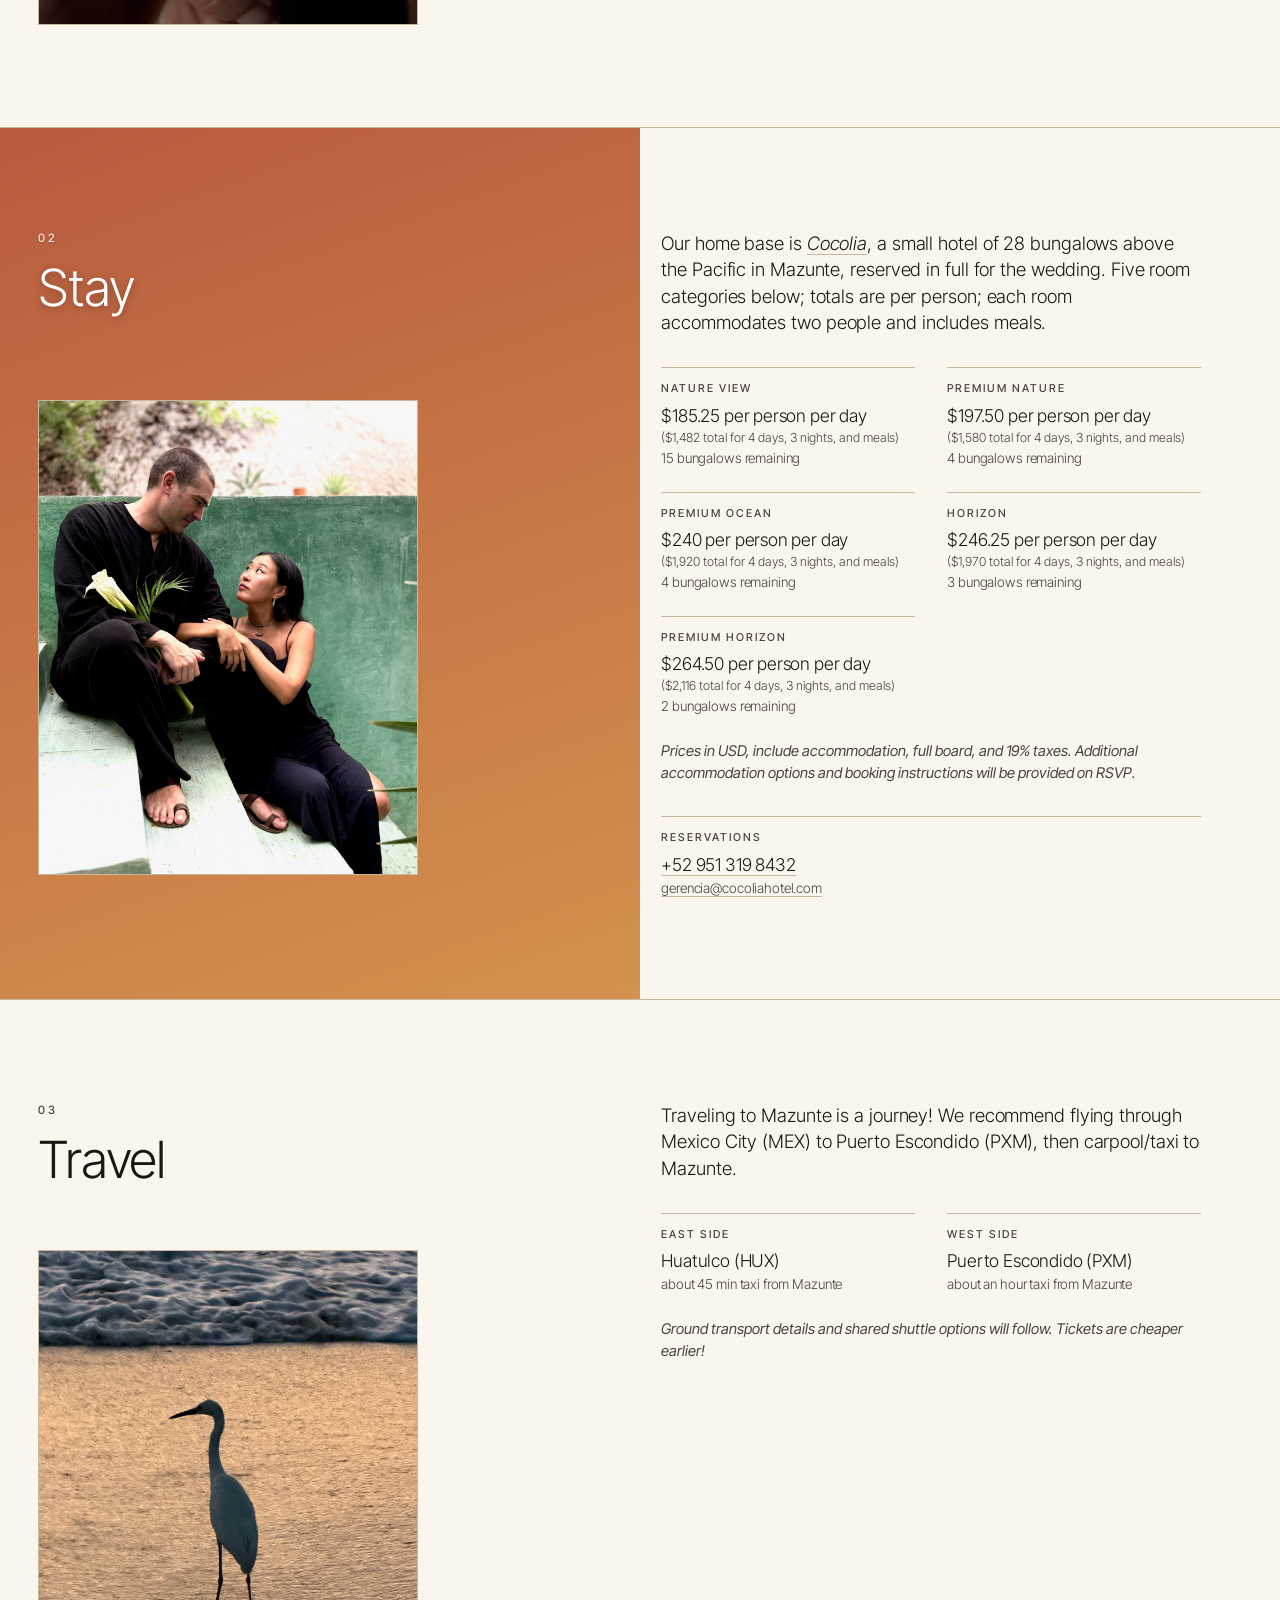
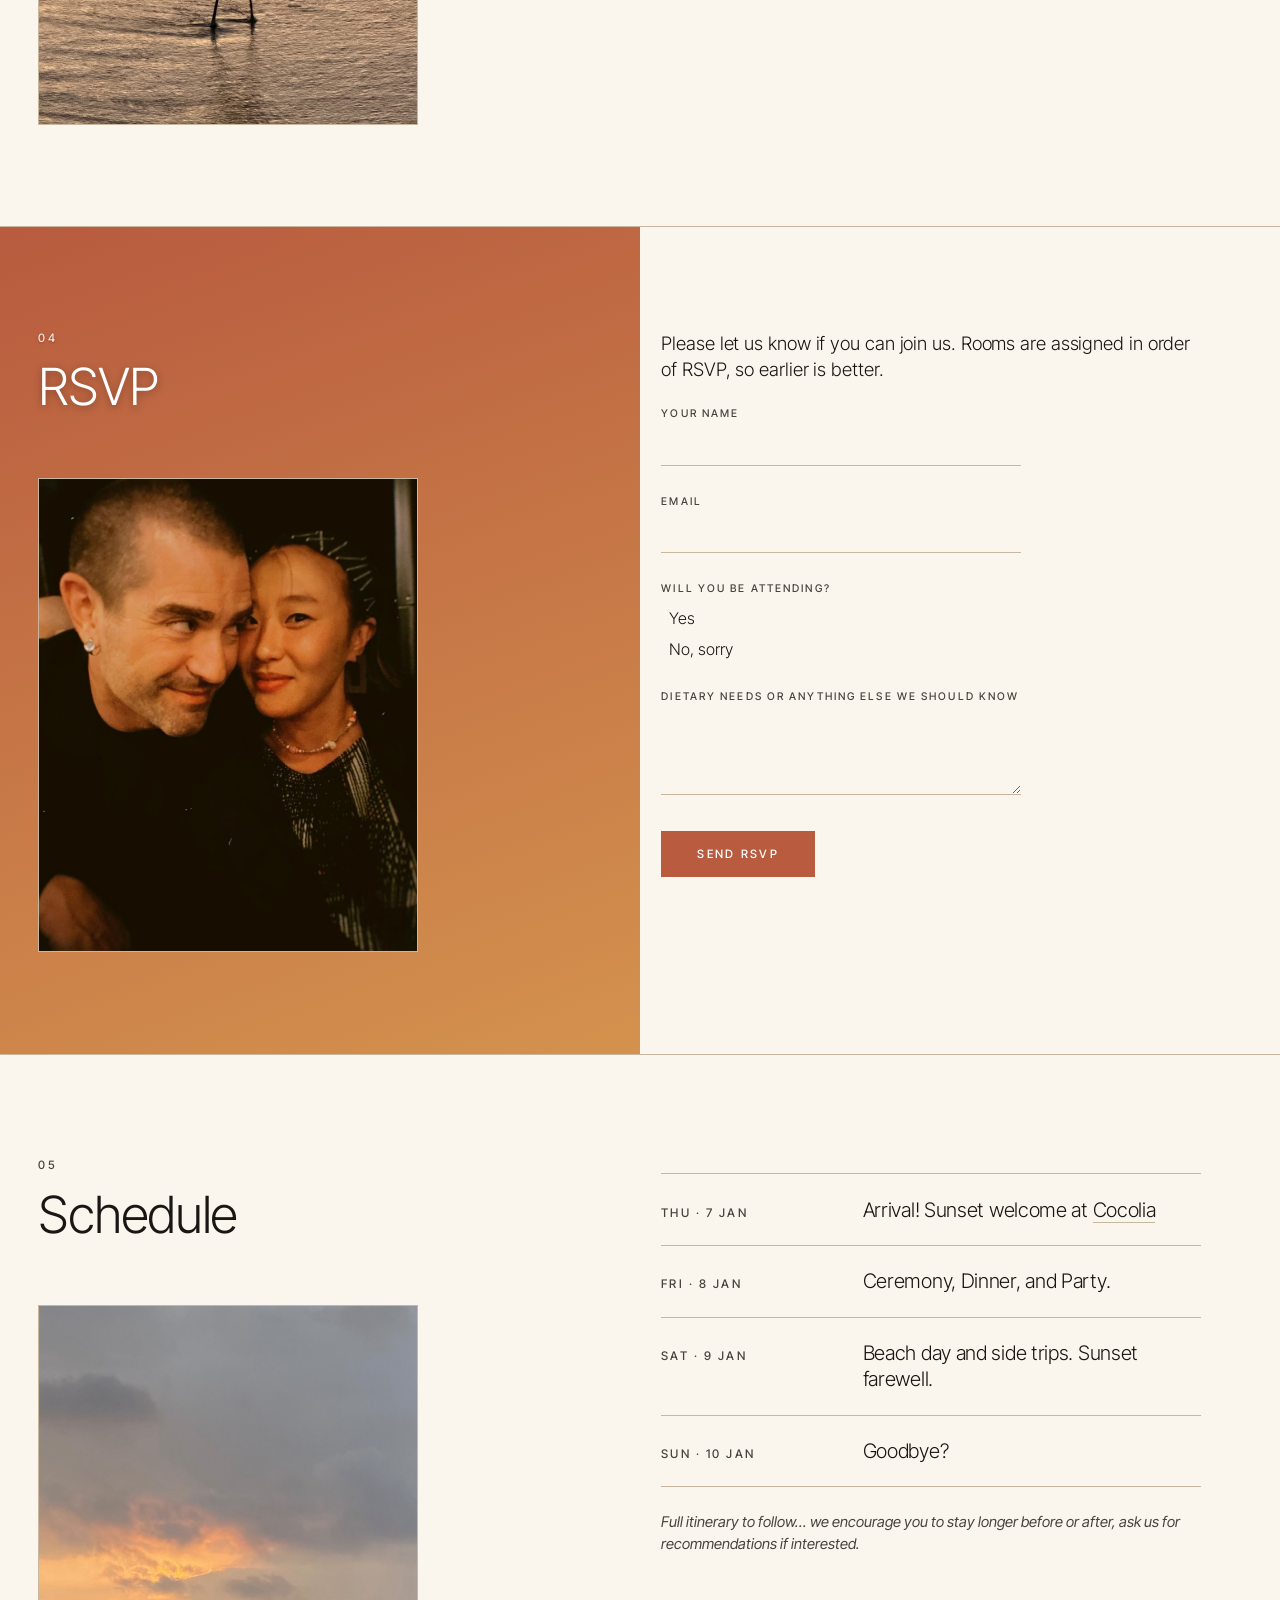
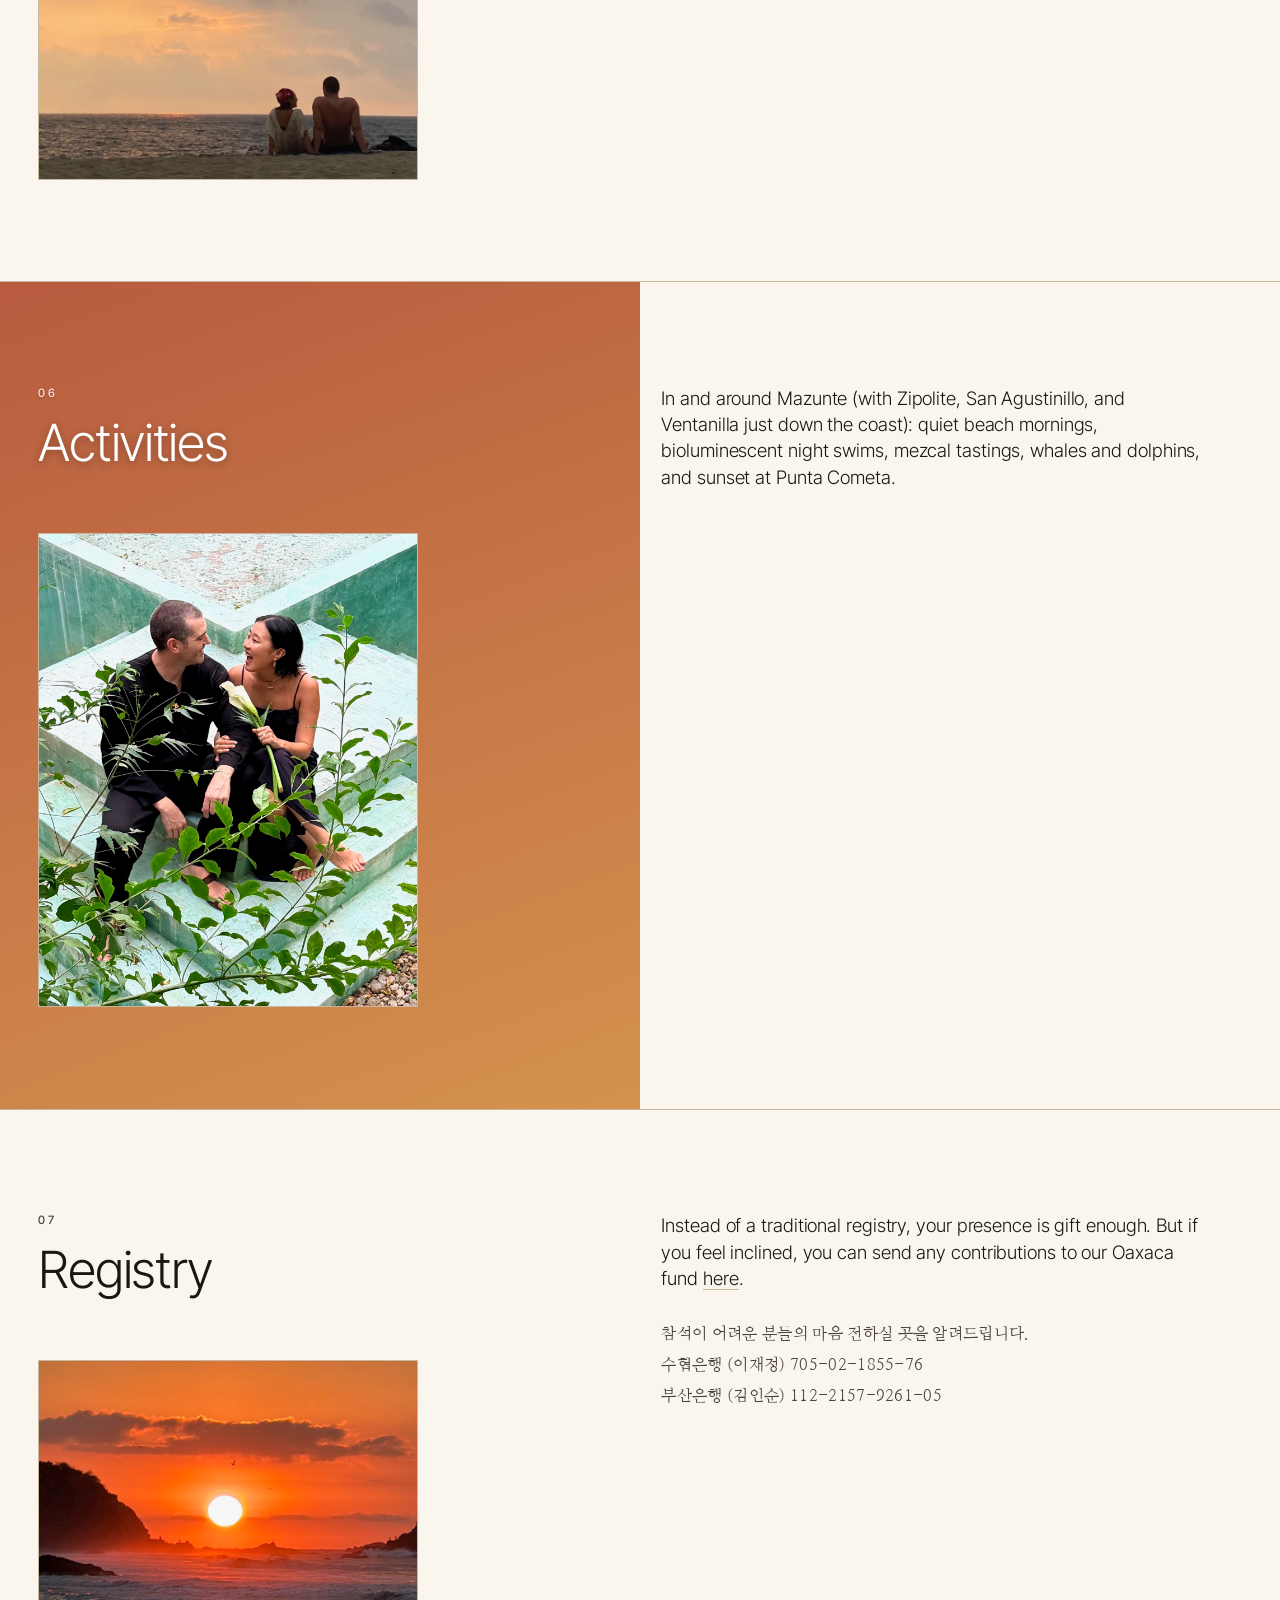
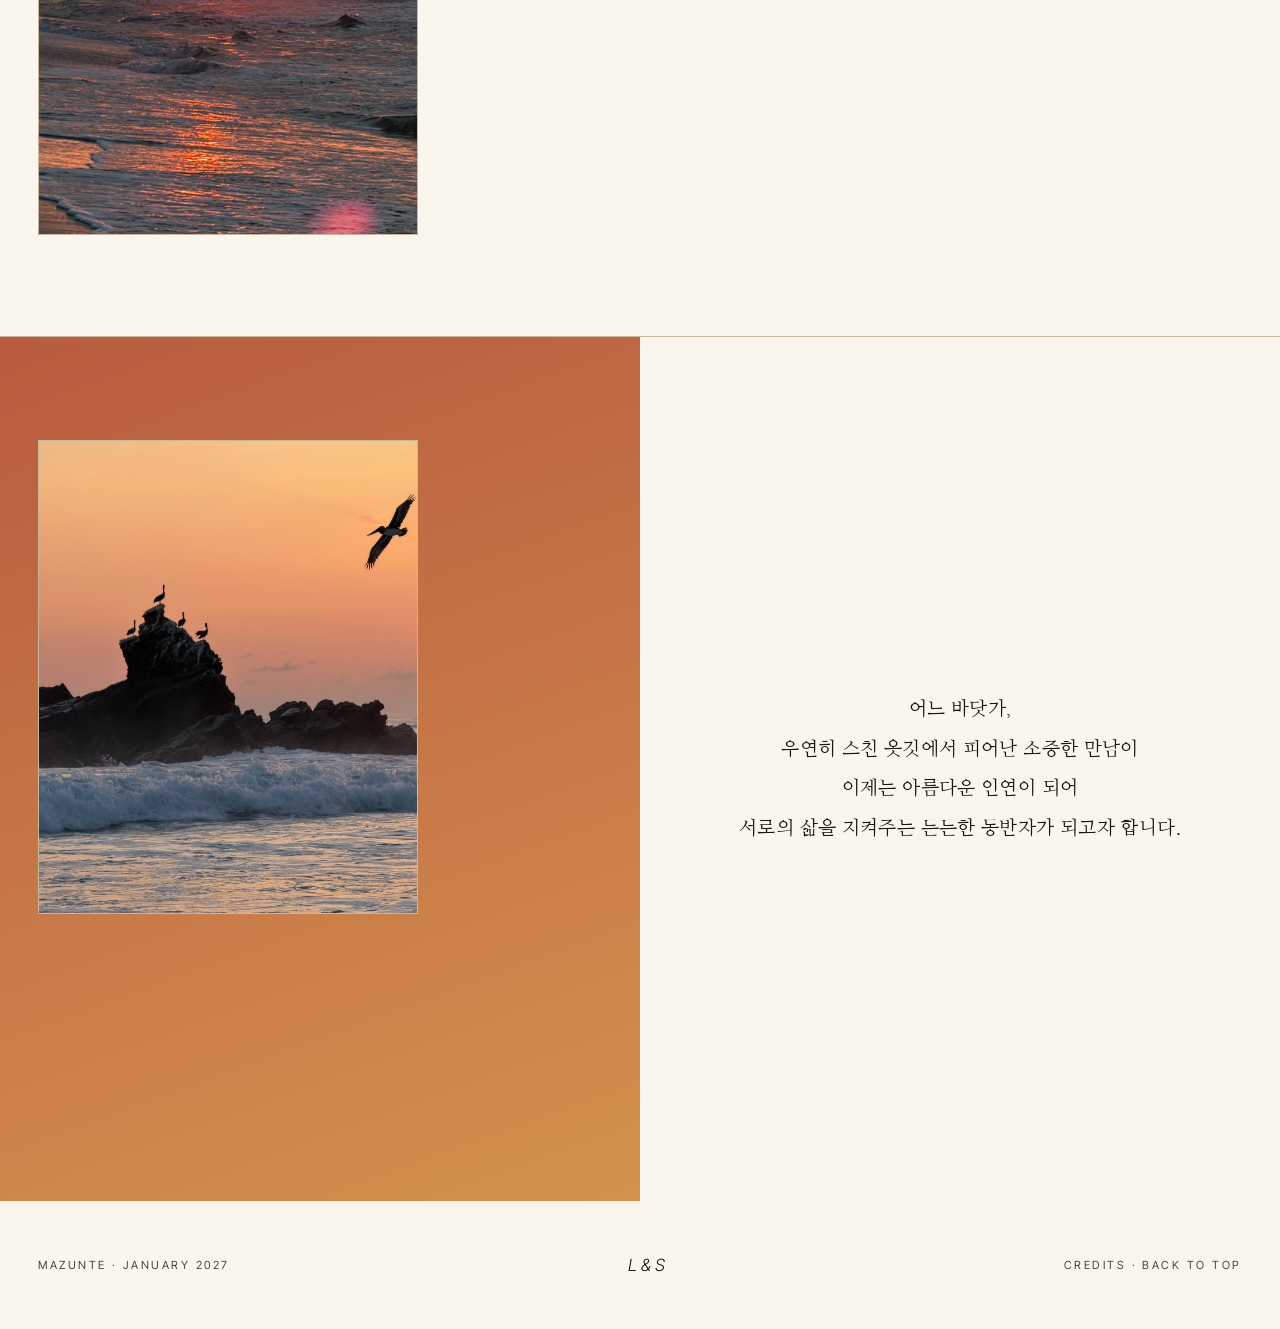
==== commit 44d19542: "RSVP: drop the September 1st deadline Co-Authored-By: Claude Opus 5.5 <noreply@anthropic.com>" ====
--- a/index.html
+++ b/index.html
@@ -157,7 +157,7 @@
         <img src="images/wedding.jpg" alt="">
       </figure>
       <div class="section-body">
-        <p class="lead">Please let us know if you can join us <strong>by September 1st</strong>. Rooms are assigned in order of RSVP, so earlier is better.</p>
+        <p class="lead">Please let us know if you can join us. Rooms are assigned in order of RSVP, so earlier is better.</p>
         <form class="rsvp-form" novalidate>
           <div class="field">
             <label for="rsvp-names">Your name</label>
--- a/style.css
+++ b/style.css
@@ -502,6 +502,58 @@
   accent-color: var(--accent);
   cursor: pointer;
 }
+/* Activity checkboxes stack one per line; the input rule below would
+   otherwise flatten them into full-width underlines. */
+.rsvp-form label.check {
+  display: flex;
+  align-items: baseline;
+  gap: 0.6rem;
+  font-size: 1rem;
+  font-weight: 300;
+  letter-spacing: 0;
+  text-transform: none;
+  color: var(--ink);
+  margin-bottom: 0.55rem;
+  cursor: pointer;
+}
+/* Day choices under a ticked activity, indented to line up with its text. */
+.prefs-form .day-pick {
+  display: flex;
+  flex-wrap: wrap;
+  row-gap: 0.4rem;
+  margin: -0.15rem 0 0.8rem 1.6rem;
+}
+.prefs-form .day-pick[hidden] { display: none; }
+.prefs-form .day-pick label.radio { font-size: 0.9rem; margin-right: 1.25rem; }
+.rsvp-form label.check .desc {
+  display: block;
+  font-size: 0.9rem;
+  color: var(--ink-soft);
+  margin-top: 0.15rem;
+  line-height: 1.4;
+}
+.rsvp-form label.check .when {
+  display: block;
+  font-size: 0.82rem;
+  color: var(--ink-soft);
+  margin-top: 0.15rem;
+}
+
+/* Meal times sit on one line, with visible radio dots. */
+.prefs-form fieldset.field:not(.field-activities) {
+  flex-direction: row;
+  flex-wrap: wrap;
+  row-gap: 0.5rem;
+}
+.prefs-form label.radio input[type="radio"] {
+  -webkit-appearance: radio;
+  appearance: auto;
+  flex: none;
+  padding: 0;
+  border: none;
+}
+.rsvp-form .field-activities legend { line-height: 1.6; }
+
 .rsvp-form input,
 .rsvp-form select,
 .rsvp-form textarea {
@@ -519,6 +571,17 @@
   -webkit-appearance: none;
   appearance: none;
   width: 100%;
+}
+.rsvp-form label.check input[type="checkbox"] {
+  -webkit-appearance: checkbox;
+  appearance: auto;
+  width: auto;
+  flex: none;
+  margin: 0;
+  padding: 0;
+  border: none;
+  accent-color: var(--accent);
+  cursor: pointer;
 }
 .rsvp-form select {
   background-image: linear-gradient(45deg, transparent 50%, var(--ink-soft) 50%),
